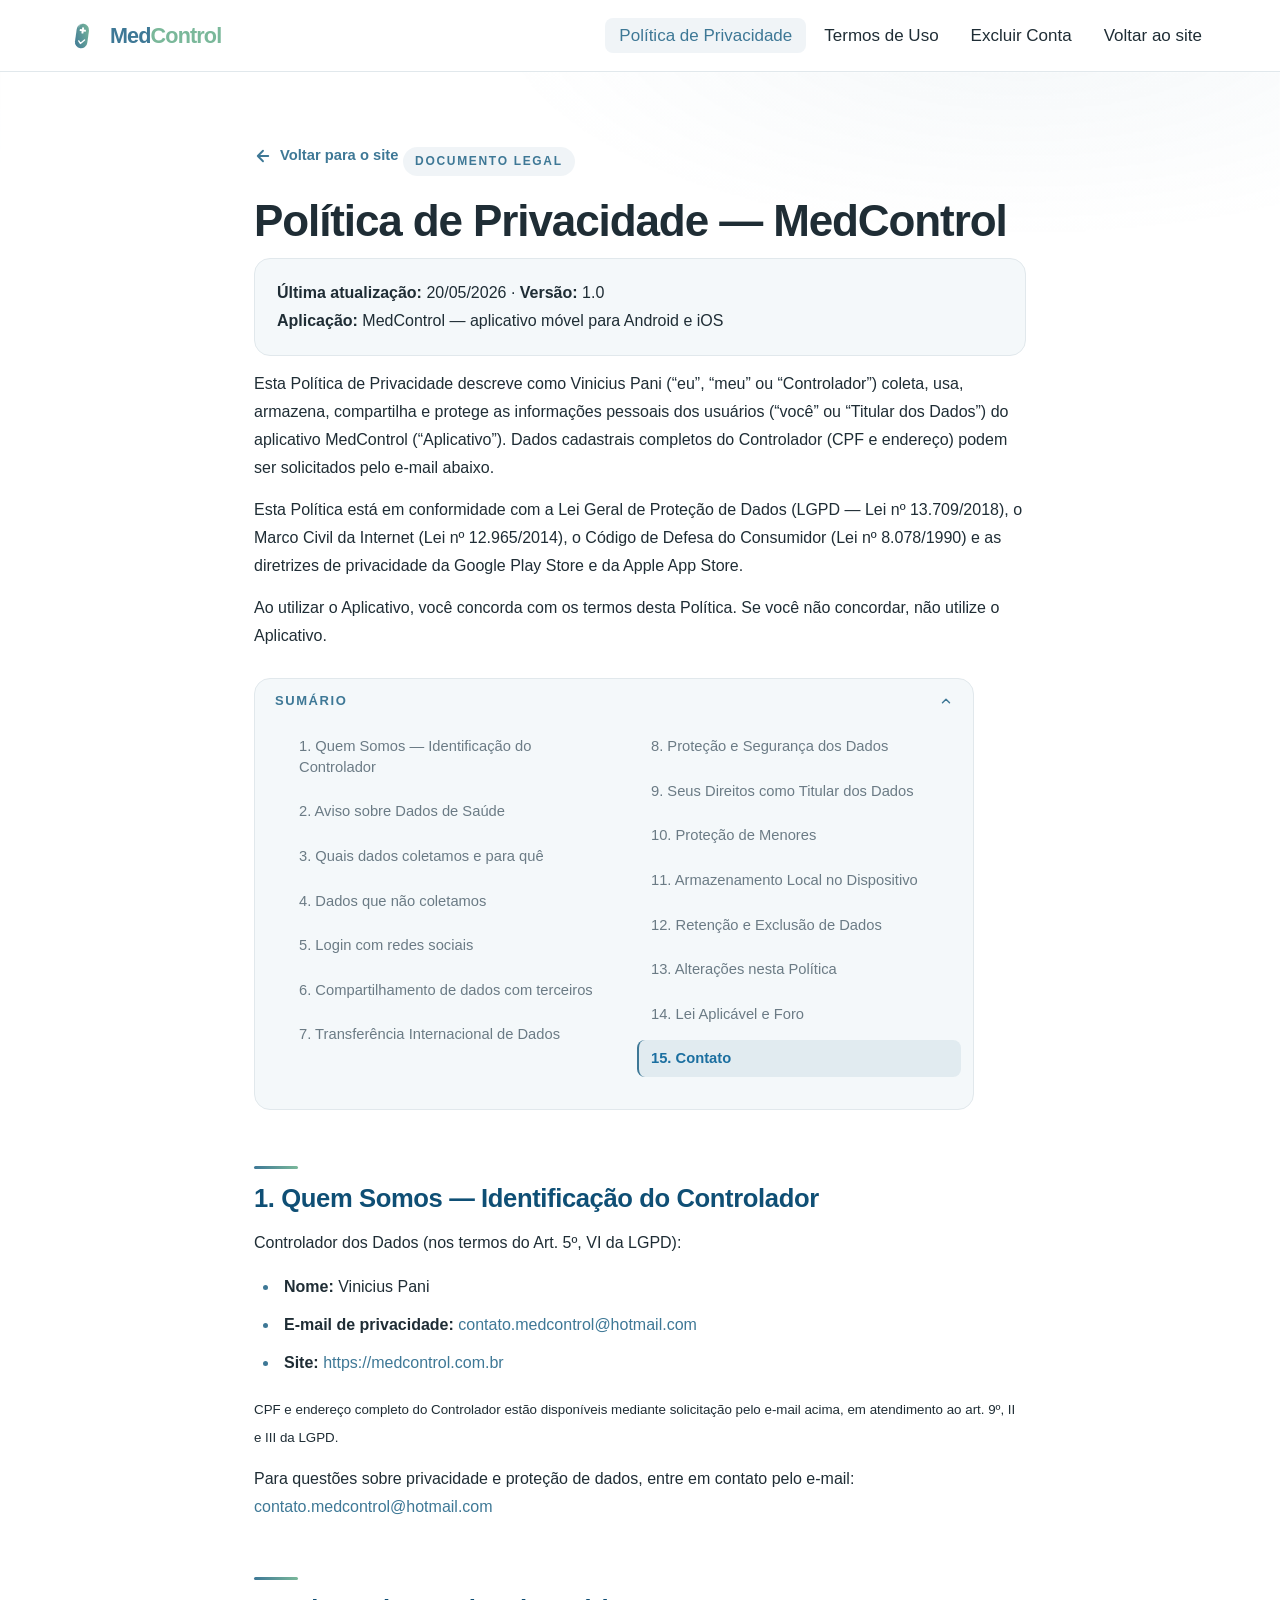
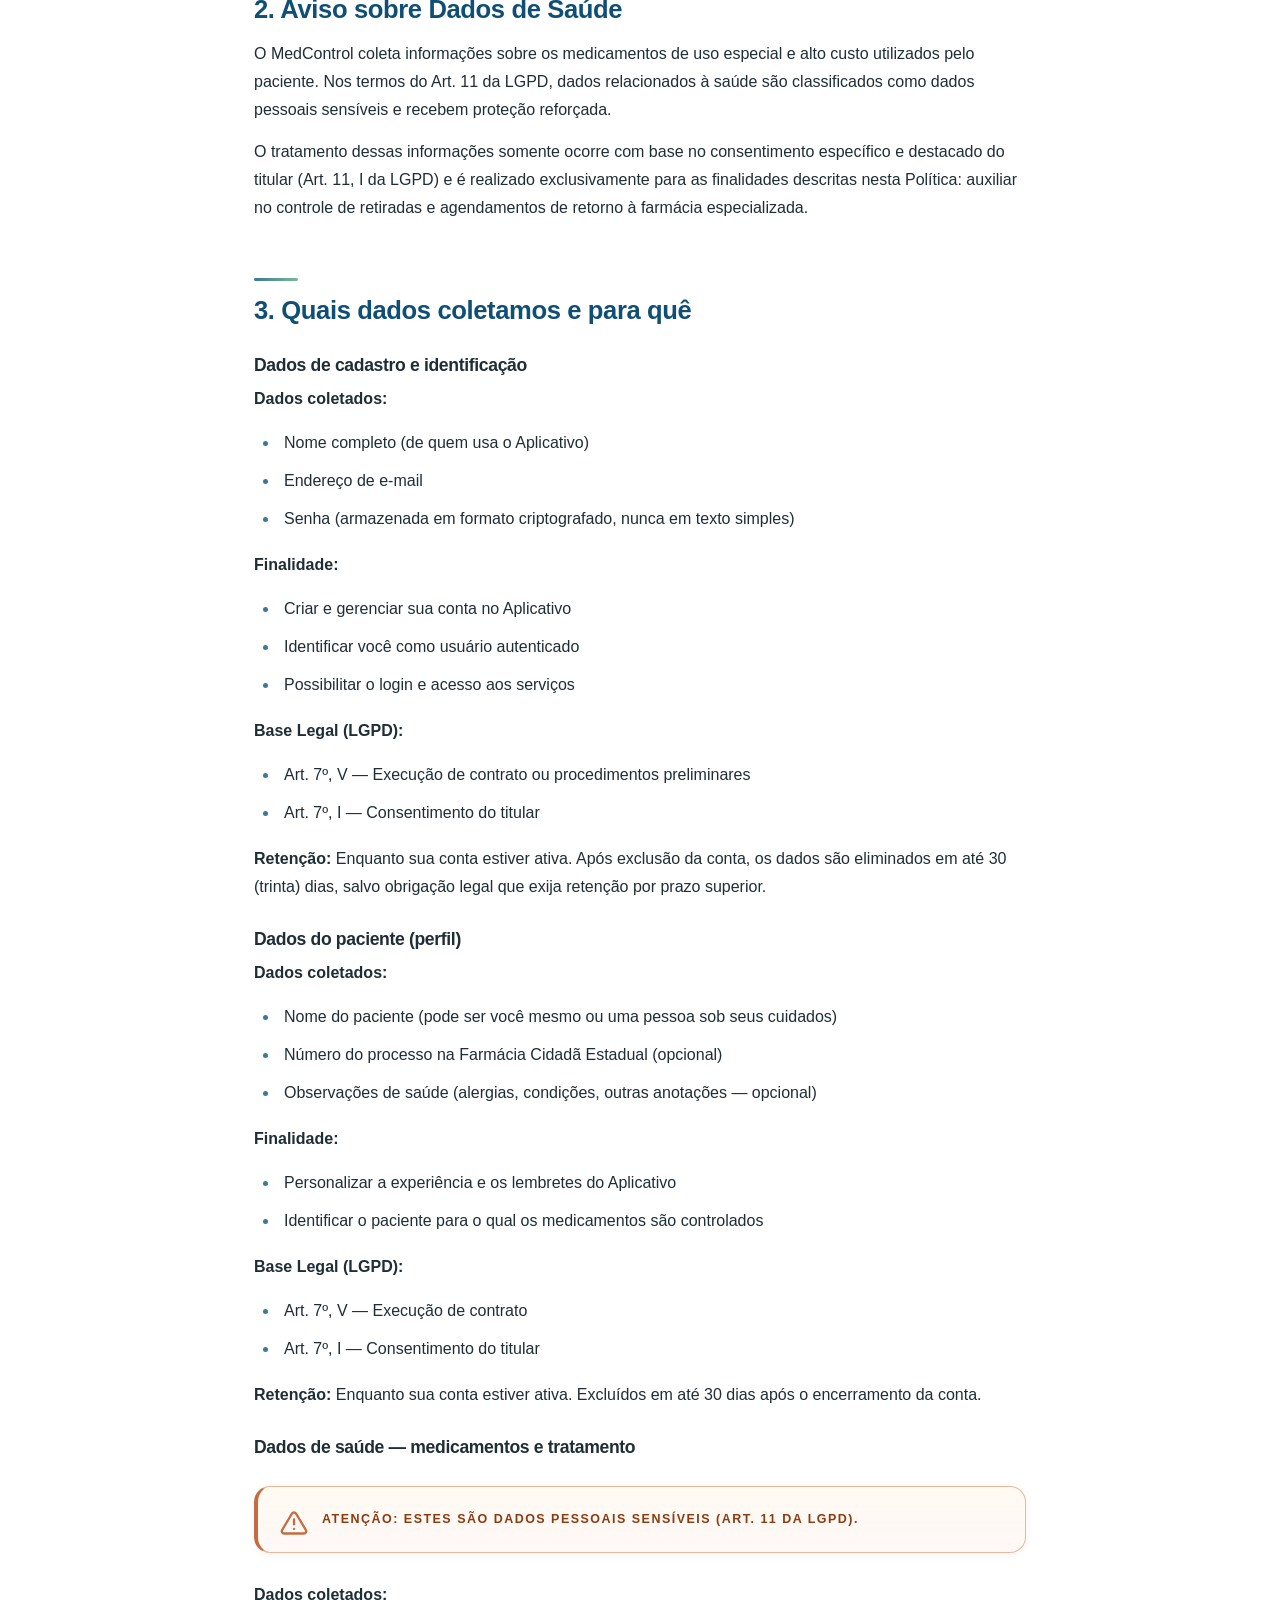
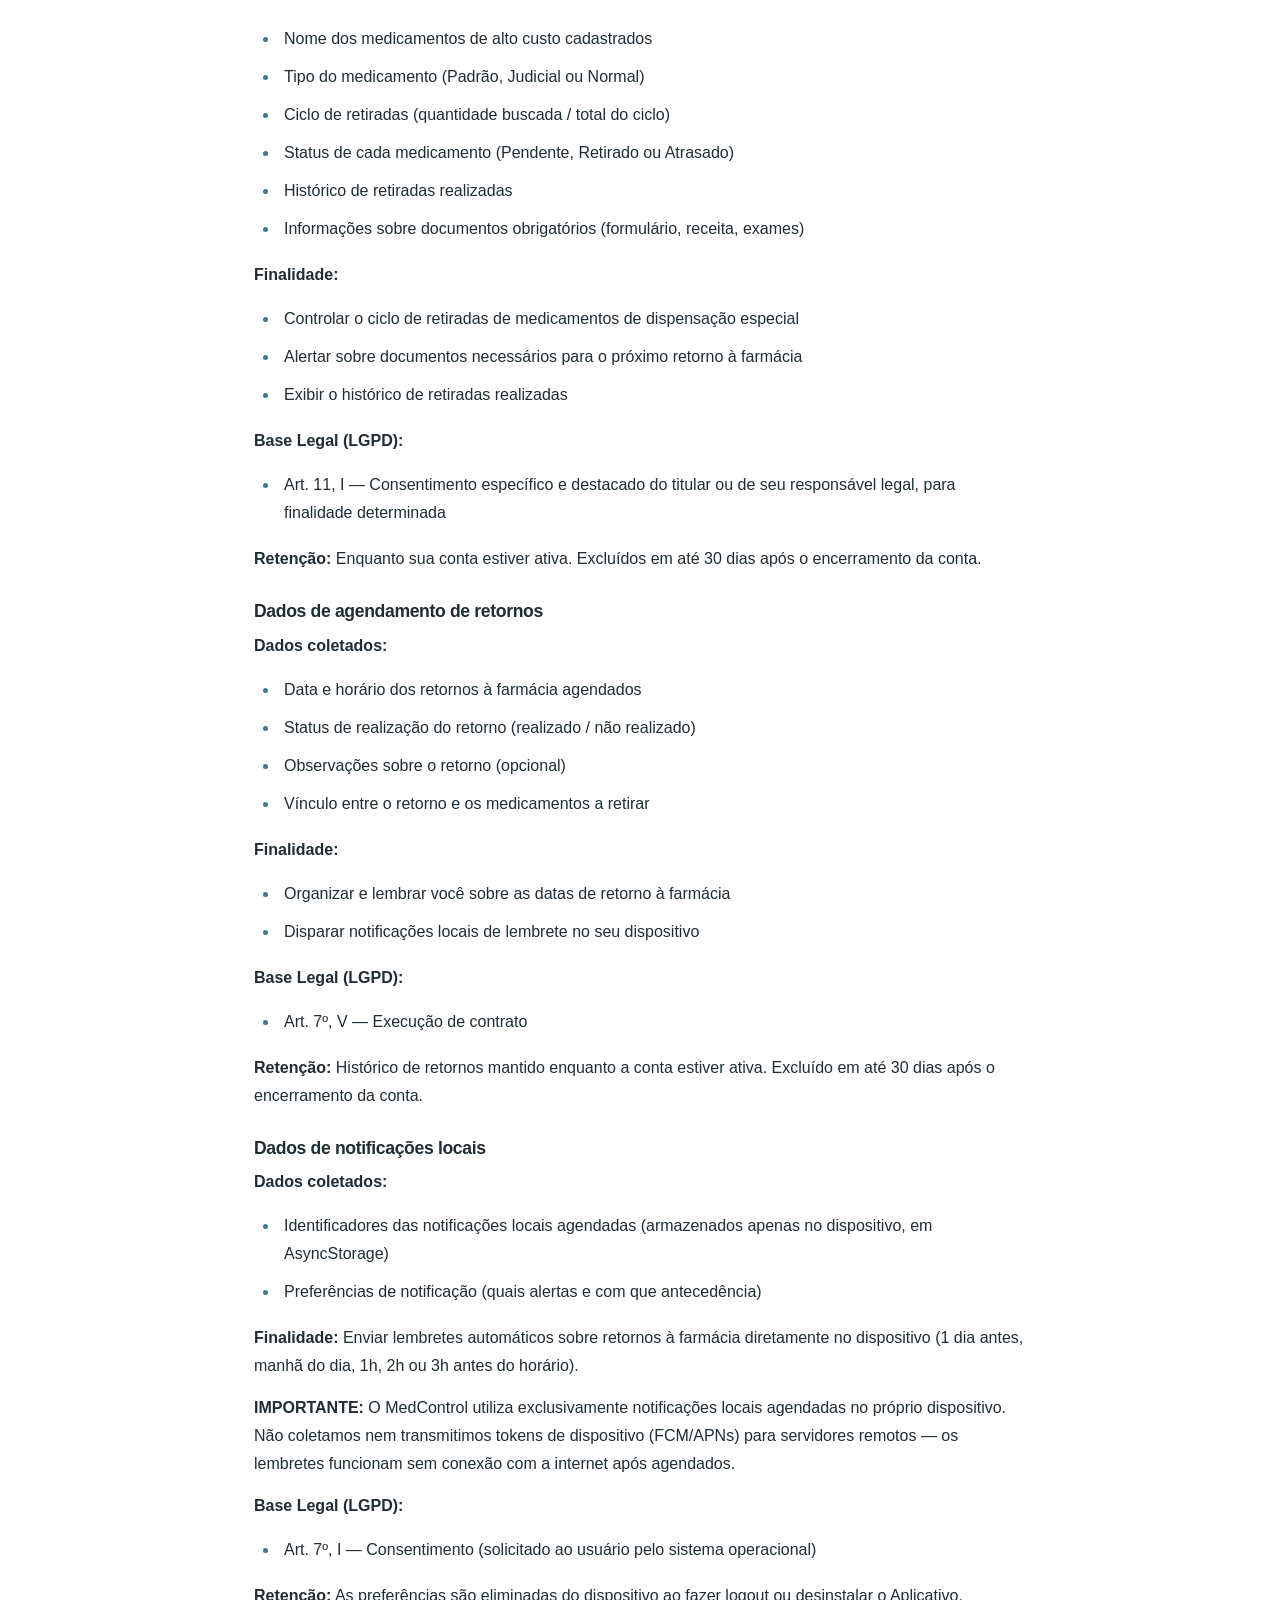
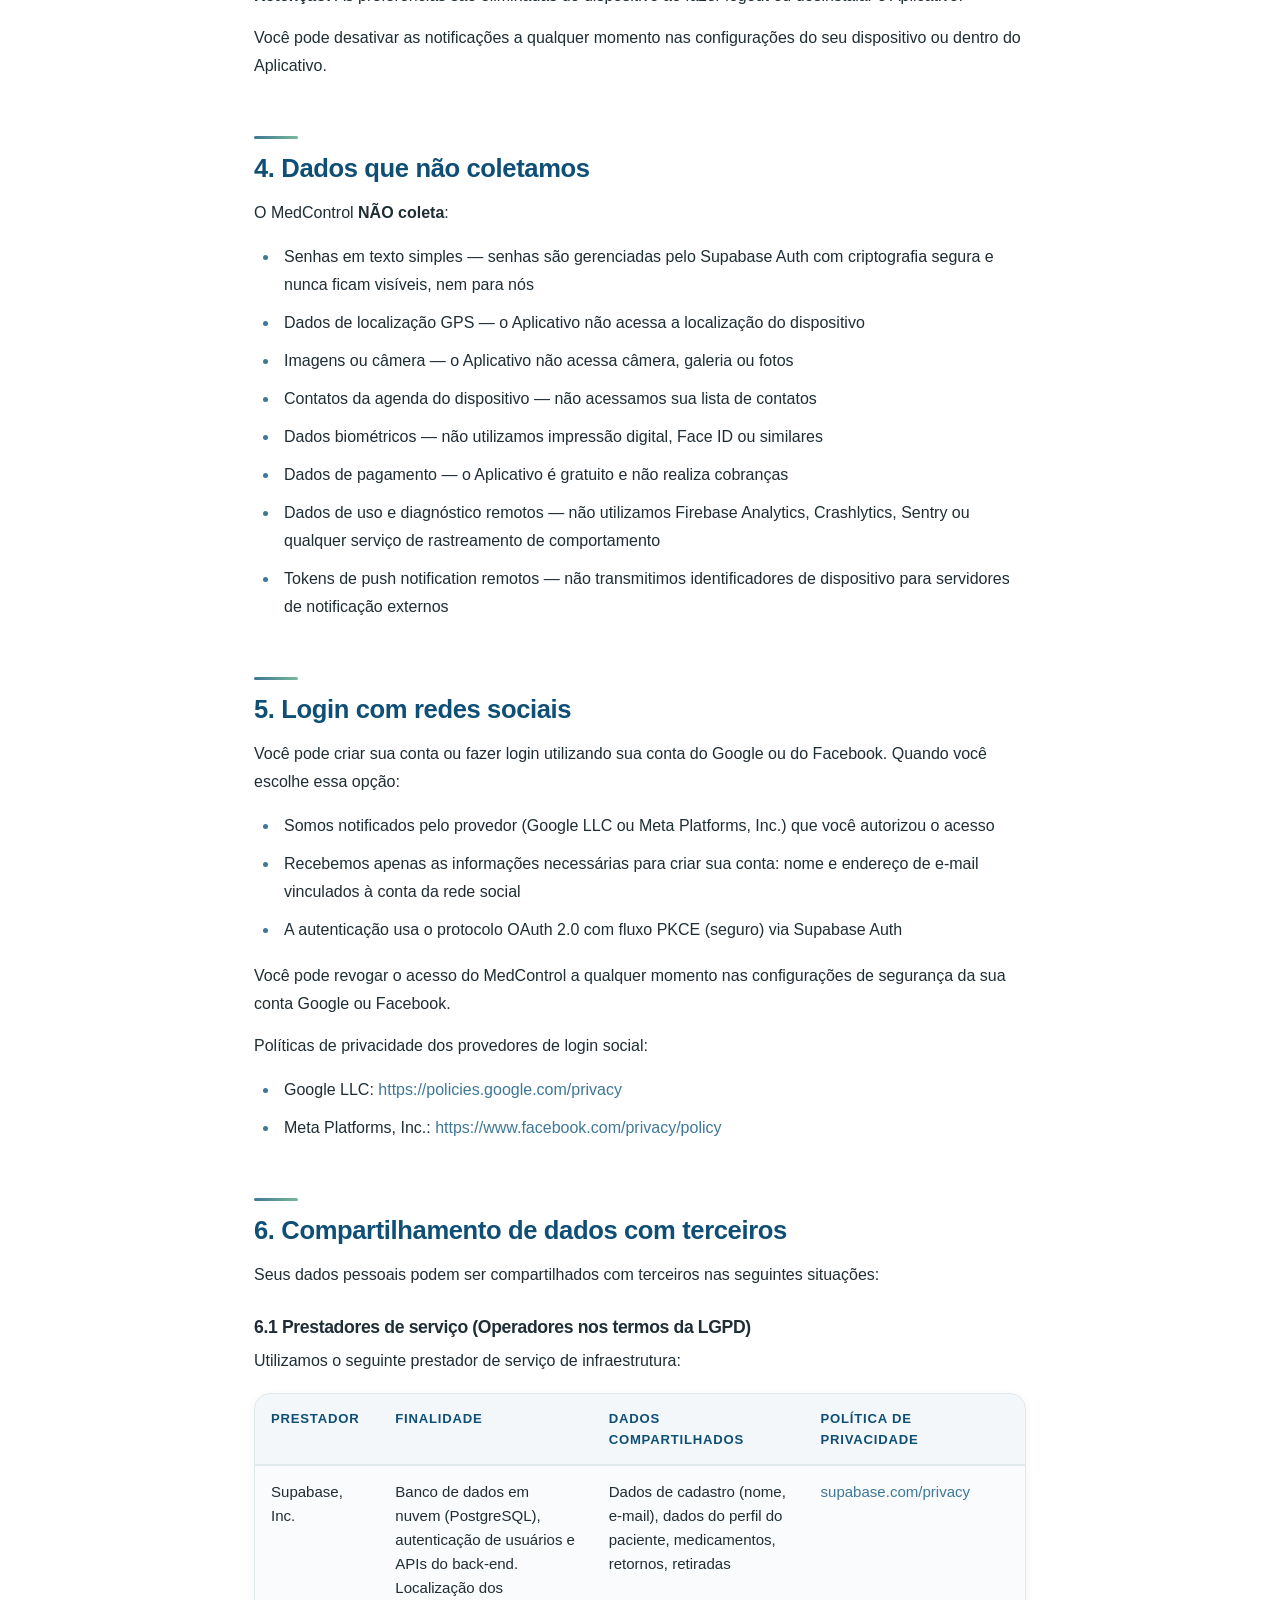
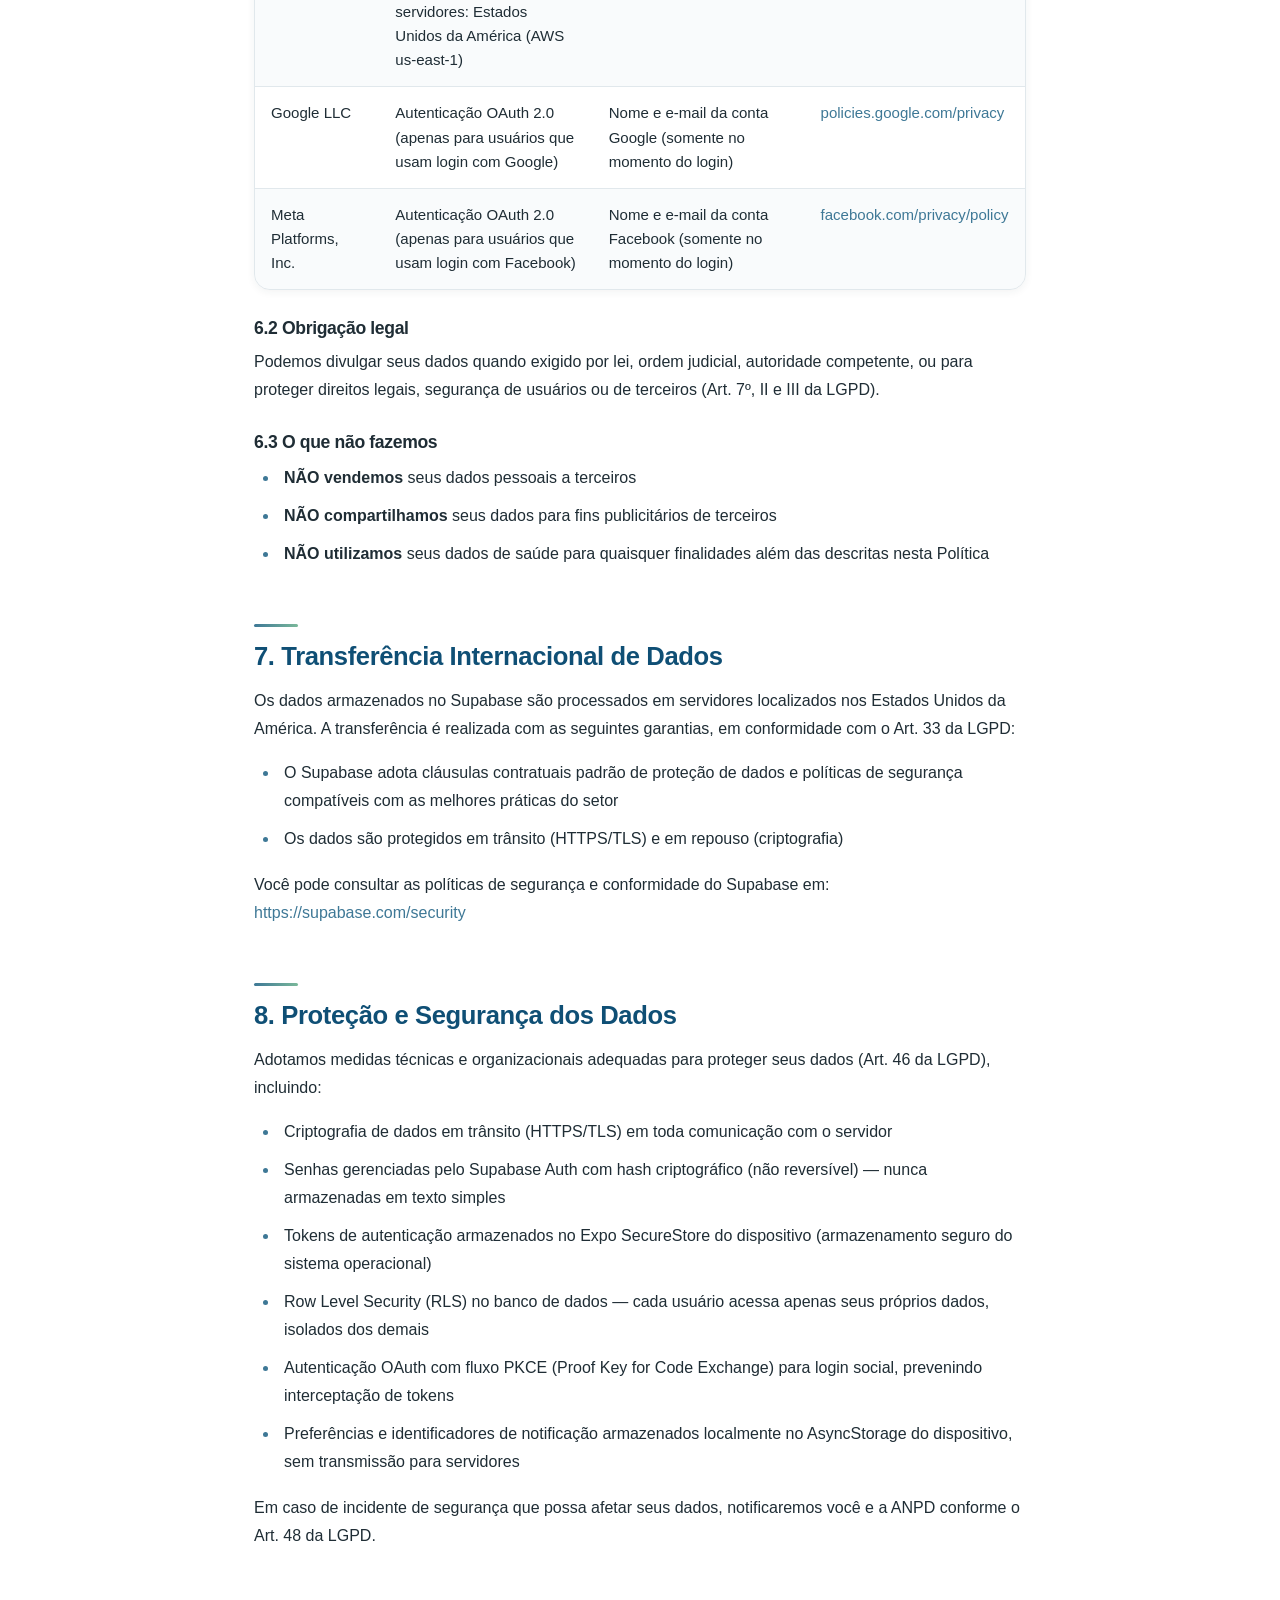
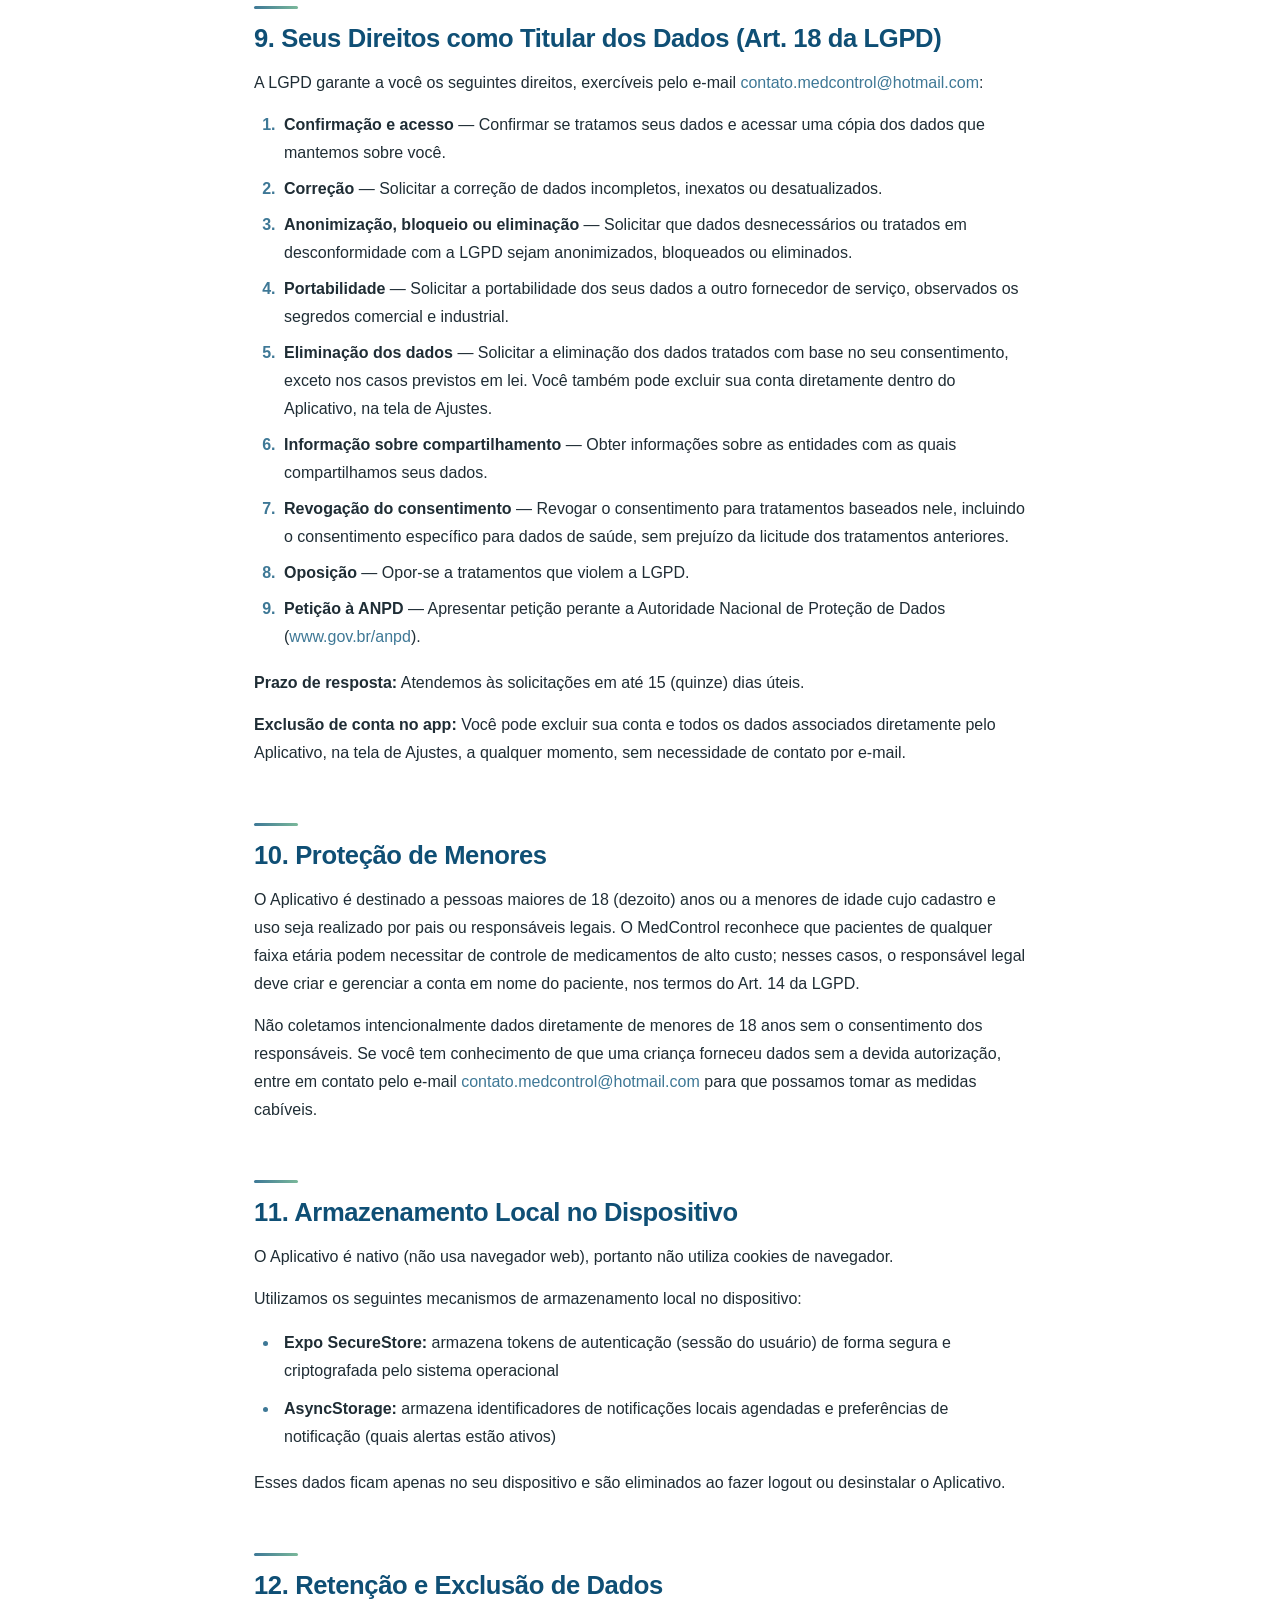
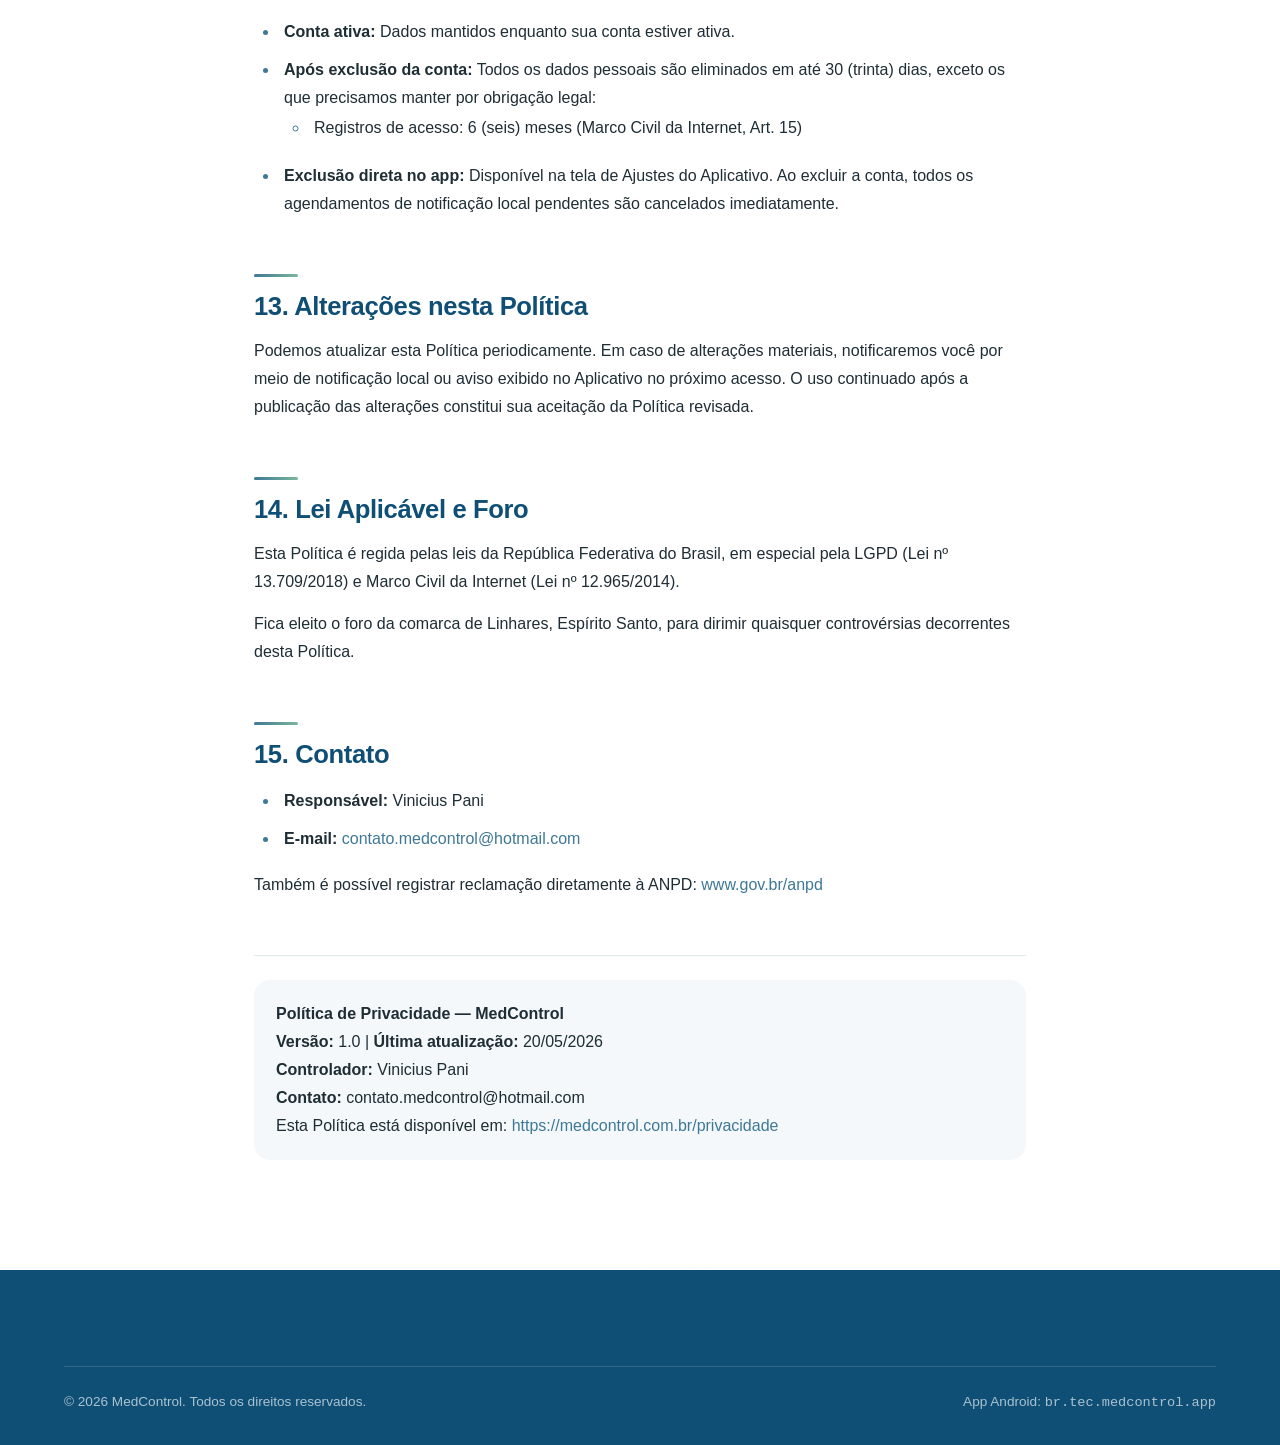
==== privacidade/index.html @ dd40bfa2 "commit inicial projeto" ====
<!DOCTYPE html>
<html lang="pt-BR">
<head>
  <meta charset="UTF-8" />
  <meta name="viewport" content="width=device-width, initial-scale=1" />
  <title>Política de Privacidade — MedControl</title>
  <meta name="description" content="Política de Privacidade do MedControl em conformidade com a LGPD. Saiba como coletamos, usamos e protegemos seus dados." />
  <meta name="robots" content="index, follow" />
  <meta name="theme-color" content="#3E7896" />
  <link rel="canonical" href="https://privacidade.medcontrol.tec.br/" />

  <link rel="icon" type="image/svg+xml" href="/assets/brand/logo-mark.svg" />
  <link rel="apple-touch-icon" href="/assets/brand/app-icon.svg" />

  <meta property="og:type" content="article" />
  <meta property="og:locale" content="pt_BR" />
  <meta property="og:site_name" content="MedControl" />
  <meta property="og:title" content="Política de Privacidade — MedControl" />
  <meta property="og:description" content="Como coletamos, usamos e protegemos seus dados no MedControl." />
  <meta property="og:url" content="https://privacidade.medcontrol.tec.br/" />
  <meta property="og:image" content="https://medcontrol.tec.br/assets/og/og-image.png" />

  <meta name="twitter:card" content="summary_large_image" />
  <meta name="twitter:title" content="Política de Privacidade — MedControl" />
  <meta name="twitter:description" content="Como coletamos, usamos e protegemos seus dados no MedControl." />

  <link rel="stylesheet" href="/assets/css/styles.css" />
</head>
<body>

<a class="skip-link" href="#main">Pular para o conteúdo</a>

<header class="site-header">
  <div class="container">
    <a class="brand" href="../" aria-label="MedControl - voltar para o site">
      <img class="brand__mark" src="/assets/brand/logo-mark.svg" alt="" width="36" height="36" />
      <span class="brand__wordmark">
        <span class="w-med">Med</span><span class="w-control">Control</span>
      </span>
    </a>
    <nav class="nav" data-nav data-open="false" aria-label="Documentos legais">
      <ul class="nav__list">
        <li><a href="index.html" aria-current="page">Política de Privacidade</a></li>
        <li><a href="termos.html">Termos de Uso</a></li>
        <li><a href="exclusao-de-conta.html">Excluir Conta</a></li>
        <li><a href="../">Voltar ao site</a></li>
      </ul>
    </nav>
  </div>
</header>

<main id="main" class="legal">
  <div class="legal__layout">
    <div class="legal__container">
    <a class="legal__back" href="../">Voltar para o site</a>

    <span class="legal__eyebrow">Documento legal</span>
    <h1>Política de Privacidade &mdash; MedControl</h1>
    <p class="legal__meta-card">
      <strong>Última atualização:</strong> 20/05/2026 &middot;
      <strong>Versão:</strong> 1.0<br />
      <strong>Aplicação:</strong> MedControl &mdash; aplicativo móvel para Android e iOS
    </p>

    <p>Esta Política de Privacidade descreve como Vinicius Pani (&ldquo;eu&rdquo;, &ldquo;meu&rdquo; ou &ldquo;Controlador&rdquo;) coleta, usa, armazena, compartilha e protege as informações pessoais dos usuários (&ldquo;você&rdquo; ou &ldquo;Titular dos Dados&rdquo;) do aplicativo MedControl (&ldquo;Aplicativo&rdquo;). Dados cadastrais completos do Controlador (CPF e endereço) podem ser solicitados pelo e-mail abaixo.</p>
    <p>Esta Política está em conformidade com a Lei Geral de Proteção de Dados (LGPD &mdash; Lei nº 13.709/2018), o Marco Civil da Internet (Lei nº 12.965/2014), o Código de Defesa do Consumidor (Lei nº 8.078/1990) e as diretrizes de privacidade da Google Play Store e da Apple App Store.</p>
    <p>Ao utilizar o Aplicativo, você concorda com os termos desta Política. Se você não concordar, não utilize o Aplicativo.</p>

    <nav class="legal__toc" data-toc data-open="true" aria-label="Sumário do documento">
      <button type="button" class="legal__toc-header" aria-expanded="true" aria-controls="toc-list-privacidade">Sumário</button>
      <ol id="toc-list-privacidade" class="legal__toc-list">
        <li><a href="#secao-1">1. Quem Somos &mdash; Identificação do Controlador</a></li>
        <li><a href="#secao-2">2. Aviso sobre Dados de Saúde</a></li>
        <li><a href="#secao-3">3. Quais dados coletamos e para quê</a></li>
        <li><a href="#secao-4">4. Dados que não coletamos</a></li>
        <li><a href="#secao-5">5. Login com redes sociais</a></li>
        <li><a href="#secao-6">6. Compartilhamento de dados com terceiros</a></li>
        <li><a href="#secao-7">7. Transferência Internacional de Dados</a></li>
        <li><a href="#secao-8">8. Proteção e Segurança dos Dados</a></li>
        <li><a href="#secao-9">9. Seus Direitos como Titular dos Dados</a></li>
        <li><a href="#secao-10">10. Proteção de Menores</a></li>
        <li><a href="#secao-11">11. Armazenamento Local no Dispositivo</a></li>
        <li><a href="#secao-12">12. Retenção e Exclusão de Dados</a></li>
        <li><a href="#secao-13">13. Alterações nesta Política</a></li>
        <li><a href="#secao-14">14. Lei Aplicável e Foro</a></li>
        <li><a href="#secao-15">15. Contato</a></li>
      </ol>
    </nav>

    <h2 id="secao-1">1. Quem Somos &mdash; Identificação do Controlador</h2>
    <p>Controlador dos Dados (nos termos do Art. 5º, VI da LGPD):</p>
    <ul>
      <li><strong>Nome:</strong> Vinicius Pani</li>
      <li><strong>E-mail de privacidade:</strong> <a href="mailto:contato.medcontrol@hotmail.com">contato.medcontrol@hotmail.com</a></li>
      <li><strong>Site:</strong> <a href="https://medcontrol.com.br" target="_blank" rel="noopener noreferrer">https://medcontrol.com.br</a></li>
    </ul>
    <p><small>CPF e endereço completo do Controlador estão disponíveis mediante solicitação pelo e-mail acima, em atendimento ao art. 9º, II e III da LGPD.</small></p>
    <p>Para questões sobre privacidade e proteção de dados, entre em contato pelo e-mail: <a href="mailto:contato.medcontrol@hotmail.com">contato.medcontrol@hotmail.com</a></p>

    <h2 id="secao-2">2. Aviso sobre Dados de Saúde</h2>
    <p>O MedControl coleta informações sobre os medicamentos de uso especial e alto custo utilizados pelo paciente. Nos termos do Art. 11 da LGPD, dados relacionados à saúde são classificados como dados pessoais sensíveis e recebem proteção reforçada.</p>
    <p>O tratamento dessas informações somente ocorre com base no consentimento específico e destacado do titular (Art. 11, I da LGPD) e é realizado exclusivamente para as finalidades descritas nesta Política: auxiliar no controle de retiradas e agendamentos de retorno à farmácia especializada.</p>

    <h2 id="secao-3">3. Quais dados coletamos e para quê</h2>

    <h3>Dados de cadastro e identificação</h3>
    <p><strong>Dados coletados:</strong></p>
    <ul>
      <li>Nome completo (de quem usa o Aplicativo)</li>
      <li>Endereço de e-mail</li>
      <li>Senha (armazenada em formato criptografado, nunca em texto simples)</li>
    </ul>
    <p><strong>Finalidade:</strong></p>
    <ul>
      <li>Criar e gerenciar sua conta no Aplicativo</li>
      <li>Identificar você como usuário autenticado</li>
      <li>Possibilitar o login e acesso aos serviços</li>
    </ul>
    <p><strong>Base Legal (LGPD):</strong></p>
    <ul>
      <li>Art. 7º, V &mdash; Execução de contrato ou procedimentos preliminares</li>
      <li>Art. 7º, I &mdash; Consentimento do titular</li>
    </ul>
    <p><strong>Retenção:</strong> Enquanto sua conta estiver ativa. Após exclusão da conta, os dados são eliminados em até 30 (trinta) dias, salvo obrigação legal que exija retenção por prazo superior.</p>

    <h3>Dados do paciente (perfil)</h3>
    <p><strong>Dados coletados:</strong></p>
    <ul>
      <li>Nome do paciente (pode ser você mesmo ou uma pessoa sob seus cuidados)</li>
      <li>Número do processo na Farmácia Cidadã Estadual (opcional)</li>
      <li>Observações de saúde (alergias, condições, outras anotações &mdash; opcional)</li>
    </ul>
    <p><strong>Finalidade:</strong></p>
    <ul>
      <li>Personalizar a experiência e os lembretes do Aplicativo</li>
      <li>Identificar o paciente para o qual os medicamentos são controlados</li>
    </ul>
    <p><strong>Base Legal (LGPD):</strong></p>
    <ul>
      <li>Art. 7º, V &mdash; Execução de contrato</li>
      <li>Art. 7º, I &mdash; Consentimento do titular</li>
    </ul>
    <p><strong>Retenção:</strong> Enquanto sua conta estiver ativa. Excluídos em até 30 dias após o encerramento da conta.</p>

    <h3>Dados de saúde &mdash; medicamentos e tratamento</h3>
    <div class="legal__warning" role="note">
      <p><strong>ATENÇÃO: Estes são dados pessoais sensíveis (Art. 11 da LGPD).</strong></p>
    </div>
    <p><strong>Dados coletados:</strong></p>
    <ul>
      <li>Nome dos medicamentos de alto custo cadastrados</li>
      <li>Tipo do medicamento (Padrão, Judicial ou Normal)</li>
      <li>Ciclo de retiradas (quantidade buscada / total do ciclo)</li>
      <li>Status de cada medicamento (Pendente, Retirado ou Atrasado)</li>
      <li>Histórico de retiradas realizadas</li>
      <li>Informações sobre documentos obrigatórios (formulário, receita, exames)</li>
    </ul>
    <p><strong>Finalidade:</strong></p>
    <ul>
      <li>Controlar o ciclo de retiradas de medicamentos de dispensação especial</li>
      <li>Alertar sobre documentos necessários para o próximo retorno à farmácia</li>
      <li>Exibir o histórico de retiradas realizadas</li>
    </ul>
    <p><strong>Base Legal (LGPD):</strong></p>
    <ul>
      <li>Art. 11, I &mdash; Consentimento específico e destacado do titular ou de seu responsável legal, para finalidade determinada</li>
    </ul>
    <p><strong>Retenção:</strong> Enquanto sua conta estiver ativa. Excluídos em até 30 dias após o encerramento da conta.</p>

    <h3>Dados de agendamento de retornos</h3>
    <p><strong>Dados coletados:</strong></p>
    <ul>
      <li>Data e horário dos retornos à farmácia agendados</li>
      <li>Status de realização do retorno (realizado / não realizado)</li>
      <li>Observações sobre o retorno (opcional)</li>
      <li>Vínculo entre o retorno e os medicamentos a retirar</li>
    </ul>
    <p><strong>Finalidade:</strong></p>
    <ul>
      <li>Organizar e lembrar você sobre as datas de retorno à farmácia</li>
      <li>Disparar notificações locais de lembrete no seu dispositivo</li>
    </ul>
    <p><strong>Base Legal (LGPD):</strong></p>
    <ul>
      <li>Art. 7º, V &mdash; Execução de contrato</li>
    </ul>
    <p><strong>Retenção:</strong> Histórico de retornos mantido enquanto a conta estiver ativa. Excluído em até 30 dias após o encerramento da conta.</p>

    <h3>Dados de notificações locais</h3>
    <p><strong>Dados coletados:</strong></p>
    <ul>
      <li>Identificadores das notificações locais agendadas (armazenados apenas no dispositivo, em AsyncStorage)</li>
      <li>Preferências de notificação (quais alertas e com que antecedência)</li>
    </ul>
    <p><strong>Finalidade:</strong> Enviar lembretes automáticos sobre retornos à farmácia diretamente no dispositivo (1 dia antes, manhã do dia, 1h, 2h ou 3h antes do horário).</p>
    <p><strong>IMPORTANTE:</strong> O MedControl utiliza exclusivamente notificações locais agendadas no próprio dispositivo. Não coletamos nem transmitimos tokens de dispositivo (FCM/APNs) para servidores remotos &mdash; os lembretes funcionam sem conexão com a internet após agendados.</p>
    <p><strong>Base Legal (LGPD):</strong></p>
    <ul>
      <li>Art. 7º, I &mdash; Consentimento (solicitado ao usuário pelo sistema operacional)</li>
    </ul>
    <p><strong>Retenção:</strong> As preferências são eliminadas do dispositivo ao fazer logout ou desinstalar o Aplicativo.</p>
    <p>Você pode desativar as notificações a qualquer momento nas configurações do seu dispositivo ou dentro do Aplicativo.</p>

    <h2 id="secao-4">4. Dados que não coletamos</h2>
    <p>O MedControl <strong>NÃO coleta</strong>:</p>
    <ul>
      <li>Senhas em texto simples &mdash; senhas são gerenciadas pelo Supabase Auth com criptografia segura e nunca ficam visíveis, nem para nós</li>
      <li>Dados de localização GPS &mdash; o Aplicativo não acessa a localização do dispositivo</li>
      <li>Imagens ou câmera &mdash; o Aplicativo não acessa câmera, galeria ou fotos</li>
      <li>Contatos da agenda do dispositivo &mdash; não acessamos sua lista de contatos</li>
      <li>Dados biométricos &mdash; não utilizamos impressão digital, Face ID ou similares</li>
      <li>Dados de pagamento &mdash; o Aplicativo é gratuito e não realiza cobranças</li>
      <li>Dados de uso e diagnóstico remotos &mdash; não utilizamos Firebase Analytics, Crashlytics, Sentry ou qualquer serviço de rastreamento de comportamento</li>
      <li>Tokens de push notification remotos &mdash; não transmitimos identificadores de dispositivo para servidores de notificação externos</li>
    </ul>

    <h2 id="secao-5">5. Login com redes sociais</h2>
    <p>Você pode criar sua conta ou fazer login utilizando sua conta do Google ou do Facebook. Quando você escolhe essa opção:</p>
    <ul>
      <li>Somos notificados pelo provedor (Google LLC ou Meta Platforms, Inc.) que você autorizou o acesso</li>
      <li>Recebemos apenas as informações necessárias para criar sua conta: nome e endereço de e-mail vinculados à conta da rede social</li>
      <li>A autenticação usa o protocolo OAuth 2.0 com fluxo PKCE (seguro) via Supabase Auth</li>
    </ul>
    <p>Você pode revogar o acesso do MedControl a qualquer momento nas configurações de segurança da sua conta Google ou Facebook.</p>
    <p>Políticas de privacidade dos provedores de login social:</p>
    <ul>
      <li>Google LLC: <a href="https://policies.google.com/privacy" target="_blank" rel="noopener noreferrer">https://policies.google.com/privacy</a></li>
      <li>Meta Platforms, Inc.: <a href="https://www.facebook.com/privacy/policy" target="_blank" rel="noopener noreferrer">https://www.facebook.com/privacy/policy</a></li>
    </ul>

    <h2 id="secao-6">6. Compartilhamento de dados com terceiros</h2>
    <p>Seus dados pessoais podem ser compartilhados com terceiros nas seguintes situações:</p>

    <h3>6.1 Prestadores de serviço (Operadores nos termos da LGPD)</h3>
    <p>Utilizamos o seguinte prestador de serviço de infraestrutura:</p>
    <div class="legal__table-wrap">
      <table>
        <thead>
          <tr>
            <th>Prestador</th>
            <th>Finalidade</th>
            <th>Dados compartilhados</th>
            <th>Política de Privacidade</th>
          </tr>
        </thead>
        <tbody>
          <tr>
            <td>Supabase, Inc.</td>
            <td>Banco de dados em nuvem (PostgreSQL), autenticação de usuários e APIs do back-end. Localização dos servidores: Estados Unidos da América (AWS us-east-1)</td>
            <td>Dados de cadastro (nome, e-mail), dados do perfil do paciente, medicamentos, retornos, retiradas</td>
            <td><a href="https://supabase.com/privacy" target="_blank" rel="noopener noreferrer">supabase.com/privacy</a></td>
          </tr>
          <tr>
            <td>Google LLC</td>
            <td>Autenticação OAuth 2.0 (apenas para usuários que usam login com Google)</td>
            <td>Nome e e-mail da conta Google (somente no momento do login)</td>
            <td><a href="https://policies.google.com/privacy" target="_blank" rel="noopener noreferrer">policies.google.com/privacy</a></td>
          </tr>
          <tr>
            <td>Meta Platforms, Inc.</td>
            <td>Autenticação OAuth 2.0 (apenas para usuários que usam login com Facebook)</td>
            <td>Nome e e-mail da conta Facebook (somente no momento do login)</td>
            <td><a href="https://www.facebook.com/privacy/policy" target="_blank" rel="noopener noreferrer">facebook.com/privacy/policy</a></td>
          </tr>
        </tbody>
      </table>
    </div>

    <h3>6.2 Obrigação legal</h3>
    <p>Podemos divulgar seus dados quando exigido por lei, ordem judicial, autoridade competente, ou para proteger direitos legais, segurança de usuários ou de terceiros (Art. 7º, II e III da LGPD).</p>

    <h3>6.3 O que não fazemos</h3>
    <ul>
      <li><strong>NÃO vendemos</strong> seus dados pessoais a terceiros</li>
      <li><strong>NÃO compartilhamos</strong> seus dados para fins publicitários de terceiros</li>
      <li><strong>NÃO utilizamos</strong> seus dados de saúde para quaisquer finalidades além das descritas nesta Política</li>
    </ul>

    <h2 id="secao-7">7. Transferência Internacional de Dados</h2>
    <p>Os dados armazenados no Supabase são processados em servidores localizados nos Estados Unidos da América. A transferência é realizada com as seguintes garantias, em conformidade com o Art. 33 da LGPD:</p>
    <ul>
      <li>O Supabase adota cláusulas contratuais padrão de proteção de dados e políticas de segurança compatíveis com as melhores práticas do setor</li>
      <li>Os dados são protegidos em trânsito (HTTPS/TLS) e em repouso (criptografia)</li>
    </ul>
    <p>Você pode consultar as políticas de segurança e conformidade do Supabase em: <a href="https://supabase.com/security" target="_blank" rel="noopener noreferrer">https://supabase.com/security</a></p>

    <h2 id="secao-8">8. Proteção e Segurança dos Dados</h2>
    <p>Adotamos medidas técnicas e organizacionais adequadas para proteger seus dados (Art. 46 da LGPD), incluindo:</p>
    <ul>
      <li>Criptografia de dados em trânsito (HTTPS/TLS) em toda comunicação com o servidor</li>
      <li>Senhas gerenciadas pelo Supabase Auth com hash criptográfico (não reversível) &mdash; nunca armazenadas em texto simples</li>
      <li>Tokens de autenticação armazenados no Expo SecureStore do dispositivo (armazenamento seguro do sistema operacional)</li>
      <li>Row Level Security (RLS) no banco de dados &mdash; cada usuário acessa apenas seus próprios dados, isolados dos demais</li>
      <li>Autenticação OAuth com fluxo PKCE (Proof Key for Code Exchange) para login social, prevenindo interceptação de tokens</li>
      <li>Preferências e identificadores de notificação armazenados localmente no AsyncStorage do dispositivo, sem transmissão para servidores</li>
    </ul>
    <p>Em caso de incidente de segurança que possa afetar seus dados, notificaremos você e a ANPD conforme o Art. 48 da LGPD.</p>

    <h2 id="secao-9">9. Seus Direitos como Titular dos Dados (Art. 18 da LGPD)</h2>
    <p>A LGPD garante a você os seguintes direitos, exercíveis pelo e-mail <a href="mailto:contato.medcontrol@hotmail.com">contato.medcontrol@hotmail.com</a>:</p>
    <ol>
      <li><strong>Confirmação e acesso</strong> &mdash; Confirmar se tratamos seus dados e acessar uma cópia dos dados que mantemos sobre você.</li>
      <li><strong>Correção</strong> &mdash; Solicitar a correção de dados incompletos, inexatos ou desatualizados.</li>
      <li><strong>Anonimização, bloqueio ou eliminação</strong> &mdash; Solicitar que dados desnecessários ou tratados em desconformidade com a LGPD sejam anonimizados, bloqueados ou eliminados.</li>
      <li><strong>Portabilidade</strong> &mdash; Solicitar a portabilidade dos seus dados a outro fornecedor de serviço, observados os segredos comercial e industrial.</li>
      <li><strong>Eliminação dos dados</strong> &mdash; Solicitar a eliminação dos dados tratados com base no seu consentimento, exceto nos casos previstos em lei. Você também pode excluir sua conta diretamente dentro do Aplicativo, na tela de Ajustes.</li>
      <li><strong>Informação sobre compartilhamento</strong> &mdash; Obter informações sobre as entidades com as quais compartilhamos seus dados.</li>
      <li><strong>Revogação do consentimento</strong> &mdash; Revogar o consentimento para tratamentos baseados nele, incluindo o consentimento específico para dados de saúde, sem prejuízo da licitude dos tratamentos anteriores.</li>
      <li><strong>Oposição</strong> &mdash; Opor-se a tratamentos que violem a LGPD.</li>
      <li><strong>Petição à ANPD</strong> &mdash; Apresentar petição perante a Autoridade Nacional de Proteção de Dados (<a href="https://www.gov.br/anpd/" target="_blank" rel="noopener noreferrer">www.gov.br/anpd</a>).</li>
    </ol>
    <p><strong>Prazo de resposta:</strong> Atendemos às solicitações em até 15 (quinze) dias úteis.</p>
    <p><strong>Exclusão de conta no app:</strong> Você pode excluir sua conta e todos os dados associados diretamente pelo Aplicativo, na tela de Ajustes, a qualquer momento, sem necessidade de contato por e-mail.</p>

    <h2 id="secao-10">10. Proteção de Menores</h2>
    <p>O Aplicativo é destinado a pessoas maiores de 18 (dezoito) anos ou a menores de idade cujo cadastro e uso seja realizado por pais ou responsáveis legais. O MedControl reconhece que pacientes de qualquer faixa etária podem necessitar de controle de medicamentos de alto custo; nesses casos, o responsável legal deve criar e gerenciar a conta em nome do paciente, nos termos do Art. 14 da LGPD.</p>
    <p>Não coletamos intencionalmente dados diretamente de menores de 18 anos sem o consentimento dos responsáveis. Se você tem conhecimento de que uma criança forneceu dados sem a devida autorização, entre em contato pelo e-mail <a href="mailto:contato.medcontrol@hotmail.com">contato.medcontrol@hotmail.com</a> para que possamos tomar as medidas cabíveis.</p>

    <h2 id="secao-11">11. Armazenamento Local no Dispositivo</h2>
    <p>O Aplicativo é nativo (não usa navegador web), portanto não utiliza cookies de navegador.</p>
    <p>Utilizamos os seguintes mecanismos de armazenamento local no dispositivo:</p>
    <ul>
      <li><strong>Expo SecureStore:</strong> armazena tokens de autenticação (sessão do usuário) de forma segura e criptografada pelo sistema operacional</li>
      <li><strong>AsyncStorage:</strong> armazena identificadores de notificações locais agendadas e preferências de notificação (quais alertas estão ativos)</li>
    </ul>
    <p>Esses dados ficam apenas no seu dispositivo e são eliminados ao fazer logout ou desinstalar o Aplicativo.</p>

    <h2 id="secao-12">12. Retenção e Exclusão de Dados</h2>
    <ul>
      <li><strong>Conta ativa:</strong> Dados mantidos enquanto sua conta estiver ativa.</li>
      <li><strong>Após exclusão da conta:</strong> Todos os dados pessoais são eliminados em até 30 (trinta) dias, exceto os que precisamos manter por obrigação legal:
        <ul>
          <li>Registros de acesso: 6 (seis) meses (Marco Civil da Internet, Art. 15)</li>
        </ul>
      </li>
      <li><strong>Exclusão direta no app:</strong> Disponível na tela de Ajustes do Aplicativo. Ao excluir a conta, todos os agendamentos de notificação local pendentes são cancelados imediatamente.</li>
    </ul>

    <h2 id="secao-13">13. Alterações nesta Política</h2>
    <p>Podemos atualizar esta Política periodicamente. Em caso de alterações materiais, notificaremos você por meio de notificação local ou aviso exibido no Aplicativo no próximo acesso. O uso continuado após a publicação das alterações constitui sua aceitação da Política revisada.</p>

    <h2 id="secao-14">14. Lei Aplicável e Foro</h2>
    <p>Esta Política é regida pelas leis da República Federativa do Brasil, em especial pela LGPD (Lei nº 13.709/2018) e Marco Civil da Internet (Lei nº 12.965/2014).</p>
    <p>Fica eleito o foro da comarca de Linhares, Espírito Santo, para dirimir quaisquer controvérsias decorrentes desta Política.</p>

    <h2 id="secao-15">15. Contato</h2>
    <ul>
      <li><strong>Responsável:</strong> Vinicius Pani</li>
      <li><strong>E-mail:</strong> <a href="mailto:contato.medcontrol@hotmail.com">contato.medcontrol@hotmail.com</a></li>
    </ul>
    <p>Também é possível registrar reclamação diretamente à ANPD: <a href="https://www.gov.br/anpd/" target="_blank" rel="noopener noreferrer">www.gov.br/anpd</a></p>

    <hr class="legal__doc-footer-divider" />

    <p class="legal__doc-footer">
      <strong>Política de Privacidade &mdash; MedControl</strong><br />
      <strong>Versão:</strong> 1.0 | <strong>Última atualização:</strong> 20/05/2026<br />
      <strong>Controlador:</strong> Vinicius Pani<br />
      <strong>Contato:</strong> contato.medcontrol@hotmail.com<br />
      Esta Política está disponível em: <a href="https://medcontrol.com.br/privacidade" target="_blank" rel="noopener noreferrer">https://medcontrol.com.br/privacidade</a>
    </p>
    </div>
  </div>
</main>

<footer class="site-footer">
  <div class="container">
    <div class="footer__legal">
      <span>&copy; <span data-year>2026</span> MedControl. Todos os direitos reservados.</span>
      <span>App Android: <code>br.tec.medcontrol.app</code></span>
    </div>
  </div>
</footer>

<script src="/assets/js/script.js" defer></script>
</body>
</html>
---- assets/css/styles.css ----
/* =========================================================
   MedControl - Site institucional
   Tema: cores da marca + tipografia system
   ========================================================= */

:root {
  /* Paleta da marca */
  --brand-blue: #3E7896;
  --brand-green: #7AB89A;
  --brand-blue-deep: #1B6FA0;
  --brand-blue-darker: #0F4F75;

  /* Texto e neutros */
  --text-gray: #6B7B85;
  --text-dark: #1F2D35;
  --text-muted: #8A98A1;
  --bg-light: #F4F8FA;
  --bg-white: #FFFFFF;
  --border: #E1E8EC;

  /* Estados */
  --shadow-sm: 0 2px 8px rgba(31, 45, 53, 0.06);
  --shadow-md: 0 8px 24px rgba(31, 45, 53, 0.08);
  --shadow-lg: 0 20px 48px rgba(31, 45, 53, 0.12);

  /* Tipografia fluida */
  --fs-h1: clamp(2rem, 5vw + 0.5rem, 3.75rem);
  --fs-h2: clamp(1.5rem, 3vw + 0.5rem, 2.5rem);
  --fs-h3: clamp(1.125rem, 1.5vw + 0.5rem, 1.5rem);
  --fs-body: clamp(1rem, 0.5vw + 0.875rem, 1.0625rem);

  /* Espaçamento e raios */
  --container: 1200px;
  --radius-sm: 8px;
  --radius-md: 16px;
  --radius-lg: 24px;
  --radius-pill: 999px;

  --header-h: 72px;

  /* Animação */
  --ease: cubic-bezier(0.2, 0.7, 0.2, 1);
}

/* =========================================================
   Reset enxuto
   ========================================================= */
*, *::before, *::after { box-sizing: border-box; }
html { scroll-behavior: smooth; -webkit-text-size-adjust: 100%; }
body {
  margin: 0;
  font-family: -apple-system, BlinkMacSystemFont, "Segoe UI", Roboto,
               "Helvetica Neue", Arial, sans-serif;
  font-size: var(--fs-body);
  line-height: 1.6;
  color: var(--text-dark);
  background: var(--bg-white);
  -webkit-font-smoothing: antialiased;
  -moz-osx-font-smoothing: grayscale;
}
img, svg { max-width: 100%; display: block; }
a { color: var(--brand-blue); text-decoration: none; transition: color 0.2s var(--ease); }
a:hover { color: var(--brand-blue-deep); }
button { font-family: inherit; cursor: pointer; }

h1, h2, h3, h4 {
  margin: 0 0 0.5em;
  line-height: 1.15;
  letter-spacing: -0.02em;
  color: var(--text-dark);
}
p { margin: 0 0 1em; }

/* Foco acessível */
:focus-visible {
  outline: 3px solid var(--brand-green);
  outline-offset: 3px;
  border-radius: 4px;
}

/* Skip link */
.skip-link {
  position: absolute;
  left: -9999px;
  top: 0;
  background: var(--brand-blue);
  color: #fff;
  padding: 12px 20px;
  z-index: 9999;
  border-radius: 0 0 var(--radius-sm) 0;
  font-weight: 600;
}
.skip-link:focus { left: 0; }

/* =========================================================
   Containers e utilitários
   ========================================================= */
.container {
  width: 100%;
  max-width: var(--container);
  margin: 0 auto;
  padding: 0 24px;
}
.section { padding: clamp(64px, 8vw, 112px) 0; }
.section--alt { background: var(--bg-light); }

.section-head { text-align: center; max-width: 720px; margin: 0 auto 56px; }
.section-head h2 { font-size: var(--fs-h2); font-weight: 800; }
.section-head p { color: var(--text-gray); font-size: 1.0625rem; }

.eyebrow {
  display: inline-block;
  font-size: 0.8125rem;
  font-weight: 700;
  text-transform: uppercase;
  letter-spacing: 0.12em;
  color: var(--brand-blue);
  background: rgba(62, 120, 150, 0.08);
  padding: 6px 14px;
  border-radius: var(--radius-pill);
  margin-bottom: 16px;
}

/* =========================================================
   Botões
   ========================================================= */
.btn {
  display: inline-flex;
  align-items: center;
  justify-content: center;
  gap: 8px;
  font-weight: 600;
  font-size: 1rem;
  padding: 14px 26px;
  border-radius: var(--radius-pill);
  border: 2px solid transparent;
  transition: transform 0.2s var(--ease), box-shadow 0.2s var(--ease),
              background 0.2s var(--ease), color 0.2s var(--ease);
  text-decoration: none;
  white-space: nowrap;
}
.btn:hover { transform: translateY(-2px); }

.btn--primary {
  background: var(--brand-blue);
  color: #fff;
  box-shadow: 0 6px 16px rgba(62, 120, 150, 0.25);
}
.btn--primary:hover {
  background: var(--brand-blue-deep);
  color: #fff;
  box-shadow: 0 10px 24px rgba(62, 120, 150, 0.35);
}

.btn--ghost {
  background: transparent;
  color: var(--brand-blue);
  border-color: var(--brand-blue);
}
.btn--ghost:hover { background: var(--brand-blue); color: #fff; }

.btn--white {
  background: #fff;
  color: var(--brand-blue);
}
.btn--white:hover { background: var(--bg-light); color: var(--brand-blue-deep); }

.btn[aria-disabled="true"], .btn:disabled {
  opacity: 0.6;
  cursor: not-allowed;
  transform: none !important;
}

/* Play Store badge (placeholder) */
.play-badge {
  display: inline-flex;
  align-items: center;
  gap: 12px;
  background: #1F2D35;
  color: #fff;
  padding: 10px 22px;
  border-radius: var(--radius-md);
  font-weight: 600;
  text-decoration: none;
  transition: transform 0.2s var(--ease), background 0.2s var(--ease);
}
.play-badge:hover { background: #000; color: #fff; transform: translateY(-2px); }
.play-badge .play-badge__small { display: block; font-size: 0.7rem; opacity: 0.85; font-weight: 400; }
.play-badge .play-badge__big   { display: block; font-size: 1.05rem; line-height: 1; }
.play-badge svg { width: 28px; height: 28px; flex: none; }
.play-badge[aria-disabled="true"] { opacity: 0.7; cursor: not-allowed; }
.play-badge[aria-disabled="true"]:hover { transform: none; background: #1F2D35; }

/* =========================================================
   Header
   ========================================================= */
.site-header {
  position: sticky;
  top: 0;
  z-index: 100;
  background: rgba(255, 255, 255, 0.92);
  backdrop-filter: saturate(180%) blur(12px);
  -webkit-backdrop-filter: saturate(180%) blur(12px);
  border-bottom: 1px solid var(--border);
  height: var(--header-h);
  display: flex;
  align-items: center;
}
.site-header .container {
  display: flex;
  align-items: center;
  justify-content: space-between;
  gap: 24px;
}
.brand {
  display: inline-flex;
  align-items: center;
  gap: 10px;
  text-decoration: none;
}
.brand__mark { width: 36px; height: 36px; }
.brand__wordmark {
  font-weight: 800;
  font-size: 1.35rem;
  letter-spacing: -0.04em;
  line-height: 1;
}
.brand__wordmark .w-med    { color: var(--brand-blue); }
.brand__wordmark .w-control{ color: var(--brand-green); }

.nav { display: flex; align-items: center; gap: 8px; }
.nav__list {
  display: flex;
  gap: 4px;
  list-style: none;
  margin: 0;
  padding: 0;
}
.nav__list a {
  color: var(--text-dark);
  font-weight: 500;
  padding: 8px 14px;
  border-radius: var(--radius-sm);
  transition: background 0.2s var(--ease), color 0.2s var(--ease);
}
.nav__list a:hover { background: var(--bg-light); color: var(--brand-blue); }
.nav__list a[aria-current="page"],
.nav__list a[aria-current="location"] {
  color: var(--brand-blue);
  background: rgba(62, 120, 150, 0.08);
  position: relative;
}
.nav__list a[aria-current="location"]::after {
  content: "";
  position: absolute;
  left: 14px;
  right: 14px;
  bottom: 2px;
  height: 2px;
  background: var(--brand-blue);
  border-radius: 2px;
}
.nav__cta { margin-left: 12px; padding: 10px 20px; font-size: 0.95rem; }

.nav-toggle {
  display: none;
  background: transparent;
  border: 0;
  width: 44px;
  height: 44px;
  padding: 0;
  border-radius: var(--radius-sm);
  align-items: center;
  justify-content: center;
}
.nav-toggle:hover { background: var(--bg-light); }
.nav-toggle__bars, .nav-toggle__bars::before, .nav-toggle__bars::after {
  display: block;
  width: 22px;
  height: 2px;
  background: var(--text-dark);
  border-radius: 2px;
  transition: transform 0.25s var(--ease), opacity 0.2s var(--ease);
  position: relative;
}
.nav-toggle__bars::before, .nav-toggle__bars::after {
  content: "";
  position: absolute;
  left: 0;
}
.nav-toggle__bars::before { top: -7px; }
.nav-toggle__bars::after  { top:  7px; }

.nav-toggle[aria-expanded="true"] .nav-toggle__bars { background: transparent; }
.nav-toggle[aria-expanded="true"] .nav-toggle__bars::before { transform: translateY(7px) rotate(45deg); }
.nav-toggle[aria-expanded="true"] .nav-toggle__bars::after  { transform: translateY(-7px) rotate(-45deg); }

@media (max-width: 880px) {
  .nav-toggle { display: inline-flex; }
  .nav {
    position: fixed;
    inset: var(--header-h) 0 auto 0;
    background: #fff;
    border-bottom: 1px solid var(--border);
    flex-direction: column;
    align-items: stretch;
    padding: 16px 24px 24px;
    gap: 8px;
    transform: translateY(-110%);
    transition: transform 0.3s var(--ease);
    box-shadow: var(--shadow-md);
  }
  .nav[data-open="true"] { transform: translateY(0); }
  .nav__list { flex-direction: column; gap: 0; }
  .nav__list a { padding: 14px 12px; font-size: 1.05rem; }
  .nav__cta { margin: 12px 0 0; align-self: stretch; }
}

/* =========================================================
   Hero
   ========================================================= */
.hero {
  position: relative;
  overflow: hidden;
  padding: clamp(56px, 8vw, 96px) 0 clamp(72px, 10vw, 120px);
  background:
    radial-gradient(1200px 600px at 90% -10%, rgba(122, 184, 154, 0.18), transparent 60%),
    radial-gradient(900px 500px at -10% 110%, rgba(62, 120, 150, 0.18), transparent 60%),
    var(--bg-white);
}
.hero__grid {
  display: grid;
  grid-template-columns: 1fr;
  gap: 56px;
  align-items: center;
}
@media (min-width: 960px) {
  .hero__grid { grid-template-columns: 1.1fr 1fr; gap: 64px; }
}
.hero__title {
  font-size: var(--fs-h1);
  font-weight: 800;
  letter-spacing: -0.03em;
  margin-bottom: 20px;
}
.hero__title .accent { color: var(--brand-blue); }
.hero__subtitle {
  font-size: 1.125rem;
  color: var(--text-gray);
  max-width: 540px;
  margin-bottom: 32px;
}
.hero__ctas {
  display: flex;
  flex-wrap: wrap;
  gap: 14px;
  align-items: center;
}
.hero__trust {
  margin-top: 28px;
  display: flex;
  flex-wrap: wrap;
  gap: 18px;
  color: var(--text-gray);
  font-size: 0.92rem;
}
.hero__trust span { display: inline-flex; align-items: center; gap: 8px; }
.hero__trust svg { width: 18px; height: 18px; color: var(--brand-green); }

/* Phone mockup placeholder */
.phone {
  position: relative;
  width: 280px;
  max-width: 100%;
  aspect-ratio: 9 / 19;
  margin: 0 auto;
  border-radius: 44px;
  background: linear-gradient(150deg, var(--brand-blue), var(--brand-green));
  padding: 14px;
  box-shadow: var(--shadow-lg);
}
.phone::before {
  content: "";
  position: absolute;
  top: 18px; left: 50%;
  width: 110px; height: 22px;
  background: #1F2D35;
  border-radius: 0 0 14px 14px;
  transform: translateX(-50%);
  z-index: 2;
}
.phone__screen {
  width: 100%;
  height: 100%;
  background: var(--bg-light);
  border-radius: 32px;
  display: flex;
  align-items: center;
  justify-content: center;
  padding: 24px;
  text-align: center;
  color: var(--text-gray);
  font-size: 0.85rem;
  line-height: 1.5;
  position: relative;
  overflow: hidden;
}
.phone__screen::before {
  content: "";
  position: absolute;
  inset: 0;
  background:
    linear-gradient(180deg, rgba(62,120,150,0.08), transparent 40%),
    repeating-linear-gradient(180deg,
      transparent 0 36px,
      rgba(62,120,150,0.06) 36px 37px);
}
.phone__screen span {
  position: relative;
  background: rgba(255,255,255,0.85);
  padding: 12px 14px;
  border-radius: 12px;
  border: 1px dashed var(--border);
}

/* =========================================================
   Recursos (cards)
   ========================================================= */
.features {
  display: grid;
  grid-template-columns: 1fr;
  gap: 20px;
}
@media (min-width: 640px) { .features { grid-template-columns: repeat(2, 1fr); } }
@media (min-width: 980px) { .features { grid-template-columns: repeat(3, 1fr); } }

.feature {
  background: #fff;
  border: 1px solid var(--border);
  border-radius: var(--radius-md);
  padding: 28px;
  transition: transform 0.25s var(--ease), box-shadow 0.25s var(--ease),
              border-color 0.25s var(--ease);
}
.feature:hover {
  transform: translateY(-4px);
  box-shadow: var(--shadow-md);
  border-color: rgba(62, 120, 150, 0.25);
}
.feature__icon {
  width: 52px; height: 52px;
  border-radius: 14px;
  background: linear-gradient(135deg, rgba(62,120,150,0.12), rgba(122,184,154,0.18));
  color: var(--brand-blue);
  display: inline-flex;
  align-items: center;
  justify-content: center;
  margin-bottom: 18px;
}
.feature__icon svg { width: 26px; height: 26px; }
.feature h3 { font-size: 1.15rem; font-weight: 700; margin-bottom: 8px; }
.feature p { color: var(--text-gray); margin: 0; font-size: 0.98rem; }

/* =========================================================
   Como funciona (steps)
   ========================================================= */
.steps {
  display: grid;
  grid-template-columns: 1fr;
  gap: 24px;
}
@media (min-width: 860px) { .steps { grid-template-columns: repeat(3, 1fr); } }

.step {
  position: relative;
  background: #fff;
  border: 1px solid var(--border);
  border-radius: var(--radius-md);
  padding: 32px 28px;
}
.step__num {
  display: inline-flex;
  align-items: center;
  justify-content: center;
  width: 44px; height: 44px;
  border-radius: 50%;
  background: linear-gradient(135deg, var(--brand-blue), var(--brand-green));
  color: #fff;
  font-weight: 800;
  font-size: 1.1rem;
  margin-bottom: 18px;
}
.step h3 { font-size: 1.2rem; font-weight: 700; margin-bottom: 8px; }
.step p  { color: var(--text-gray); margin: 0; }

/* =========================================================
   Screenshots
   ========================================================= */
.shots {
  display: grid;
  grid-template-columns: repeat(2, 1fr);
  gap: 18px;
}
@media (min-width: 700px) { .shots { grid-template-columns: repeat(3, 1fr); } }
@media (min-width: 1000px) { .shots { grid-template-columns: repeat(4, 1fr); } }

.shot {
  aspect-ratio: 9 / 18;
  border-radius: var(--radius-lg);
  background:
    linear-gradient(180deg, rgba(62,120,150,0.06), rgba(122,184,154,0.06)),
    var(--bg-light);
  border: 1px solid var(--border);
  display: flex;
  align-items: center;
  justify-content: center;
  text-align: center;
  padding: 16px;
  color: var(--text-gray);
  font-size: 0.85rem;
  position: relative;
  overflow: hidden;
}
.shot::after {
  content: "";
  position: absolute;
  inset: 0;
  background: repeating-linear-gradient(180deg,
    transparent 0 32px,
    rgba(62,120,150,0.05) 32px 33px);
  pointer-events: none;
}

/* =========================================================
   FAQ (accordion)
   ========================================================= */
.faq {
  max-width: 820px;
  margin: 0 auto;
  display: flex;
  flex-direction: column;
  gap: 12px;
}
.faq__item {
  background: #fff;
  border: 1px solid var(--border);
  border-radius: var(--radius-md);
  overflow: hidden;
  transition: border-color 0.2s var(--ease), box-shadow 0.2s var(--ease);
}
.faq__item[data-open="true"] {
  border-color: rgba(62, 120, 150, 0.35);
  box-shadow: var(--shadow-sm);
}
.faq__q {
  width: 100%;
  text-align: left;
  background: transparent;
  border: 0;
  padding: 20px 22px;
  font-size: 1.02rem;
  font-weight: 600;
  color: var(--text-dark);
  display: flex;
  align-items: center;
  justify-content: space-between;
  gap: 16px;
}
.faq__q:hover { color: var(--brand-blue); }
.faq__q::after {
  content: "";
  width: 12px; height: 12px;
  border-right: 2px solid var(--brand-blue);
  border-bottom: 2px solid var(--brand-blue);
  transform: rotate(45deg);
  transition: transform 0.25s var(--ease);
  flex: none;
  margin-top: -6px;
}
.faq__item[data-open="true"] .faq__q::after { transform: rotate(-135deg); margin-top: 4px; }
.faq__a {
  max-height: 0;
  overflow: hidden;
  transition: max-height 0.3s var(--ease);
}
.faq__a__inner {
  padding: 0 22px 20px;
  color: var(--text-gray);
}
.faq__item[data-open="true"] .faq__a { max-height: 400px; }

/* =========================================================
   CTA final
   ========================================================= */
.cta-banner {
  background: linear-gradient(135deg, var(--brand-blue), var(--brand-green));
  color: #fff;
  border-radius: var(--radius-lg);
  padding: clamp(40px, 6vw, 72px);
  text-align: center;
  box-shadow: var(--shadow-lg);
  position: relative;
  overflow: hidden;
}
.cta-banner::before, .cta-banner::after {
  content: "";
  position: absolute;
  border-radius: 50%;
  background: rgba(255, 255, 255, 0.08);
}
.cta-banner::before { width: 280px; height: 280px; top: -120px; right: -80px; }
.cta-banner::after  { width: 220px; height: 220px; bottom: -120px; left: -60px; }
.cta-banner h2 {
  color: #fff;
  font-size: var(--fs-h2);
  font-weight: 800;
  margin-bottom: 16px;
  position: relative;
}
.cta-banner p {
  color: rgba(255,255,255,0.92);
  font-size: 1.1rem;
  max-width: 560px;
  margin: 0 auto 28px;
  position: relative;
}
.cta-banner .cta-banner__actions {
  position: relative;
  display: inline-flex;
  flex-wrap: wrap;
  gap: 14px;
  justify-content: center;
}

/* =========================================================
   Footer
   ========================================================= */
.site-footer {
  background: #0F4F75;
  color: rgba(255,255,255,0.85);
  padding: 56px 0 32px;
}
.site-footer a { color: #fff; }
.site-footer a:hover { color: var(--brand-green); }
.footer__grid {
  display: grid;
  grid-template-columns: 1fr;
  gap: 40px;
}
@media (min-width: 760px) {
  .footer__grid { grid-template-columns: 2fr 1fr 1fr; }
}
.footer__brand .brand__wordmark { color: #fff; }
.footer__brand .brand__wordmark .w-med { color: #fff; }
.footer__brand .brand__wordmark .w-control { color: var(--brand-green); }
.footer__tagline {
  margin-top: 16px;
  font-size: 0.95rem;
  color: rgba(255,255,255,0.75);
  max-width: 360px;
}
.footer__col h4 {
  color: #fff;
  font-size: 0.85rem;
  text-transform: uppercase;
  letter-spacing: 0.1em;
  margin-bottom: 16px;
}
.footer__col ul {
  list-style: none;
  padding: 0; margin: 0;
  display: flex; flex-direction: column; gap: 10px;
  font-size: 0.96rem;
}
.footer__legal {
  margin-top: 40px;
  padding-top: 24px;
  border-top: 1px solid rgba(255,255,255,0.15);
  display: flex;
  flex-wrap: wrap;
  gap: 12px;
  justify-content: space-between;
  font-size: 0.85rem;
  color: rgba(255,255,255,0.65);
}

/* =========================================================
   Páginas legais (privacidade/termos)
   ========================================================= */
.legal {
  padding: clamp(40px, 6vw, 72px) 0 clamp(64px, 8vw, 96px);
  background:
    radial-gradient(900px 380px at 80% -60px, rgba(62, 120, 150, 0.06), transparent 60%),
    var(--bg-white);
}
.legal__container {
  max-width: 820px;
  margin: 0 auto;
  padding: 0 24px;
}

/* Wrapper externo do conteúdo legal (sem padding próprio para evitar dupla margem) */
.legal__layout {
  width: 100%;
}

/* Frontispício */
.legal__back {
  display: inline-flex;
  align-items: center;
  gap: 8px;
  margin-bottom: 28px;
  font-weight: 600;
  font-size: 0.92rem;
  color: var(--brand-blue);
}
.legal__back::before {
  content: "";
  width: 18px;
  height: 18px;
  background-color: currentColor;
  -webkit-mask: url("data:image/svg+xml;utf8,<svg xmlns='http://www.w3.org/2000/svg' viewBox='0 0 24 24' fill='none' stroke='currentColor' stroke-width='2.5' stroke-linecap='round' stroke-linejoin='round'><path d='M19 12H5M12 19l-7-7 7-7'/></svg>") center / contain no-repeat;
          mask: url("data:image/svg+xml;utf8,<svg xmlns='http://www.w3.org/2000/svg' viewBox='0 0 24 24' fill='none' stroke='currentColor' stroke-width='2.5' stroke-linecap='round' stroke-linejoin='round'><path d='M19 12H5M12 19l-7-7 7-7'/></svg>") center / contain no-repeat;
  transition: transform 0.2s var(--ease);
}
.legal__back:hover::before { transform: translateX(-3px); }

.legal__eyebrow {
  display: inline-block;
  font-size: 0.75rem;
  font-weight: 700;
  text-transform: uppercase;
  letter-spacing: 0.14em;
  color: var(--brand-blue);
  background: rgba(62, 120, 150, 0.08);
  padding: 5px 12px;
  border-radius: var(--radius-pill);
  margin-bottom: 14px;
}

.legal h1 {
  font-size: clamp(1.9rem, 3vw + 1rem, 2.75rem);
  font-weight: 800;
  margin-bottom: 12px;
  letter-spacing: -0.025em;
  line-height: 1.15;
}

.legal__meta-card {
  margin: 24px 0 16px;
  padding: 20px 22px;
  background: var(--bg-light);
  border: 1px solid var(--border);
  border-radius: var(--radius-md);
  font-size: 0.92rem;
  color: var(--text-gray);
  line-height: 1.7;
}
.legal__meta-card strong { color: var(--text-dark); font-weight: 600; }
.legal__meta-card a { color: var(--brand-blue); }

.legal__divider {
  height: 1px;
  background: linear-gradient(to right, var(--border), transparent);
  margin: 36px 0 8px;
  border: 0;
}

/* Mantém compat com a classe original (se ainda usada) */
.legal__meta {
  color: var(--text-muted);
  font-size: 0.92rem;
  margin-bottom: 32px;
  line-height: 1.7;
}

/* Sumário (TOC) */
.legal__toc {
  margin: 28px 0 40px;
  background: var(--bg-light);
  border: 1px solid var(--border);
  border-radius: var(--radius-md);
  overflow: hidden;
}
.legal__toc-header {
  display: flex;
  align-items: center;
  justify-content: space-between;
  width: 100%;
  padding: 14px 20px;
  background: transparent;
  border: 0;
  font-family: inherit;
  font-size: 0.8125rem;
  font-weight: 700;
  text-transform: uppercase;
  letter-spacing: 0.12em;
  color: var(--brand-blue);
  cursor: pointer;
  text-align: left;
}
.legal__toc-header::after {
  content: "";
  width: 14px;
  height: 14px;
  background-color: currentColor;
  -webkit-mask: url("data:image/svg+xml;utf8,<svg xmlns='http://www.w3.org/2000/svg' viewBox='0 0 24 24' fill='none' stroke='currentColor' stroke-width='2.5' stroke-linecap='round' stroke-linejoin='round'><polyline points='6 9 12 15 18 9'/></svg>") center / contain no-repeat;
          mask: url("data:image/svg+xml;utf8,<svg xmlns='http://www.w3.org/2000/svg' viewBox='0 0 24 24' fill='none' stroke='currentColor' stroke-width='2.5' stroke-linecap='round' stroke-linejoin='round'><polyline points='6 9 12 15 18 9'/></svg>") center / contain no-repeat;
  transition: transform 0.25s var(--ease);
}
.legal__toc[data-open="true"] .legal__toc-header::after { transform: rotate(180deg); }

.legal__toc-list {
  list-style: none;
  margin: 0;
  padding: 6px 12px 14px;
  display: none;
}
.legal__toc[data-open="true"] .legal__toc-list { display: block; }

.legal__toc-list li { margin: 0; }
.legal__toc-list a {
  display: block;
  padding: 8px 12px;
  font-size: 0.92rem;
  color: var(--text-gray);
  border-radius: var(--radius-sm);
  border-left: 2px solid transparent;
  line-height: 1.4;
  transition: background 0.15s var(--ease), color 0.15s var(--ease), border-color 0.15s var(--ease);
}
.legal__toc-list a:hover {
  background: rgba(62, 120, 150, 0.08);
  color: var(--brand-blue);
}
.legal__toc-list a[aria-current="location"] {
  background: rgba(62, 120, 150, 0.10);
  color: var(--brand-blue-deep);
  border-left-color: var(--brand-blue);
  font-weight: 600;
}

/* Headings */
.legal h2 {
  font-size: clamp(1.3rem, 1vw + 1rem, 1.6rem);
  font-weight: 700;
  margin-top: 56px;
  margin-bottom: 14px;
  color: var(--brand-blue-darker);
  letter-spacing: -0.015em;
  line-height: 1.25;
  scroll-margin-top: calc(var(--header-h) + 16px);
}
.legal h2::before {
  content: "";
  display: block;
  width: 44px;
  height: 3px;
  background: linear-gradient(90deg, var(--brand-blue), var(--brand-green));
  border-radius: var(--radius-pill);
  margin-bottom: 14px;
}
.legal h3 {
  font-size: 1.1rem;
  font-weight: 700;
  margin-top: 28px;
  margin-bottom: 10px;
  color: var(--text-dark);
}

/* Corpo */
.legal p, .legal ul, .legal ol {
  color: var(--text-dark);
  font-size: 1rem;
  line-height: 1.75;
}
.legal p { margin: 0 0 14px; }

/* Subitens numerados (parágrafos que começam com "1.1.", "10.2.1." etc.) */
.legal p.legal__clause {
  position: relative;
  padding-left: 14px;
  border-left: 2px solid transparent;
  transition: border-color 0.2s var(--ease);
}
.legal p.legal__clause:hover { border-left-color: rgba(62, 120, 150, 0.25); }
.legal p.legal__clause > strong:first-child,
.legal p.legal__clause-num {
  color: var(--brand-blue);
  font-weight: 700;
}

/* Listas */
.legal ul, .legal ol { padding-left: 26px; margin: 0 0 18px; }
.legal li { margin-bottom: 8px; padding-left: 4px; }
.legal ul li::marker { color: var(--brand-blue); font-size: 1.1em; }
.legal ol li::marker {
  color: var(--brand-blue);
  font-weight: 700;
}

/* Tabelas */
.legal__table-wrap {
  overflow-x: auto;
  -webkit-overflow-scrolling: touch;
  margin: 18px 0 28px;
  border: 1px solid var(--border);
  border-radius: var(--radius-md);
  background: var(--bg-white);
  box-shadow: var(--shadow-sm);
}
.legal table {
  width: 100%;
  border-collapse: collapse;
  margin: 0;
  font-size: 0.94rem;
}
.legal th, .legal td {
  padding: 14px 16px;
  text-align: left;
  vertical-align: top;
  line-height: 1.6;
  border-bottom: 1px solid var(--border);
}
.legal th {
  background: rgba(62, 120, 150, 0.06);
  font-weight: 700;
  color: var(--brand-blue-darker);
  font-size: 0.82rem;
  text-transform: uppercase;
  letter-spacing: 0.06em;
  border-bottom: 2px solid var(--border);
}
.legal tbody tr:nth-child(odd) { background: rgba(244, 248, 250, 0.5); }
.legal tbody tr:hover { background: rgba(62, 120, 150, 0.04); }
.legal tbody tr:last-child td { border-bottom: 0; }

/* Aviso médico (callout) */
.legal__warning {
  position: relative;
  background:
    linear-gradient(180deg, rgba(255, 247, 230, 0.55), rgba(253, 236, 236, 0.4));
  border: 1px solid #E8B999;
  border-left: 4px solid #C76A3F;
  color: #4F2516;
  padding: 22px 24px 22px 64px;
  border-radius: var(--radius-md);
  margin: 28px 0;
  font-size: 0.97rem;
  line-height: 1.7;
  box-shadow: var(--shadow-sm);
}
.legal__warning::before {
  content: "";
  position: absolute;
  top: 22px;
  left: 22px;
  width: 28px;
  height: 28px;
  background-color: #C76A3F;
  -webkit-mask: url("data:image/svg+xml;utf8,<svg xmlns='http://www.w3.org/2000/svg' viewBox='0 0 24 24' fill='none' stroke='currentColor' stroke-width='2' stroke-linecap='round' stroke-linejoin='round'><path d='M10.29 3.86 1.82 18a2 2 0 0 0 1.71 3h16.94a2 2 0 0 0 1.71-3L13.71 3.86a2 2 0 0 0-3.42 0z'/><line x1='12' y1='9' x2='12' y2='13'/><line x1='12' y1='17' x2='12.01' y2='17'/></svg>") center / contain no-repeat;
          mask: url("data:image/svg+xml;utf8,<svg xmlns='http://www.w3.org/2000/svg' viewBox='0 0 24 24' fill='none' stroke='currentColor' stroke-width='2' stroke-linecap='round' stroke-linejoin='round'><path d='M10.29 3.86 1.82 18a2 2 0 0 0 1.71 3h16.94a2 2 0 0 0 1.71-3L13.71 3.86a2 2 0 0 0-3.42 0z'/><line x1='12' y1='9' x2='12' y2='13'/><line x1='12' y1='17' x2='12.01' y2='17'/></svg>") center / contain no-repeat;
}
.legal__warning > p:first-child {
  font-size: 0.78rem;
  font-weight: 800;
  letter-spacing: 0.12em;
  text-transform: uppercase;
  color: #8C3A12;
  margin: 0 0 12px;
}
.legal__warning > p:first-child strong { color: inherit; }
.legal__warning p { margin: 0 0 12px; }
.legal__warning p:last-child { margin-bottom: 0; }
.legal__warning ul { padding-left: 20px; margin: 8px 0 12px; }
.legal__warning li { margin-bottom: 6px; }
.legal__warning ul li::marker { color: #C76A3F; }
.legal__warning strong { color: #4F2516; }

/* Bloco "notice" (preservado para compatibilidade) */
.legal__notice {
  background: #FFF7E6;
  border: 1px solid #F2C97A;
  color: #6B4F12;
  padding: 16px 20px;
  border-radius: var(--radius-md);
  margin-bottom: 40px;
  font-size: 0.95rem;
}
.legal__notice strong { color: #4A3608; }

/* Rodapé do documento */
.legal hr,
.legal__doc-footer-divider {
  border: 0;
  border-top: 1px solid var(--border);
  margin: 56px 0 24px;
}
.legal__doc-footer {
  margin-top: 0;
  padding: 20px 22px;
  background: var(--bg-light);
  border-radius: var(--radius-md);
  color: var(--text-gray);
  font-size: 0.88rem;
  line-height: 1.7;
}
.legal__doc-footer strong { color: var(--text-dark); font-weight: 600; }

/* TOC: ajustes para desktop (mantém inline, sem sticky) */
@media (min-width: 1024px) {
  .legal__toc { max-width: 720px; }
  .legal__toc-list { columns: 2; column-gap: 24px; }
  .legal__toc-list li { break-inside: avoid; }
}

/* =========================================================
   Mobile (< 640px)
   ========================================================= */
@media (max-width: 639px) {
  .legal h1 { font-size: 1.65rem; }
  .legal h2 { margin-top: 44px; font-size: 1.2rem; }
  .legal h3 { font-size: 1rem; }
  .legal__meta-card { padding: 16px 18px; font-size: 0.88rem; }
  .legal__warning { padding: 18px 18px 18px 56px; }
  .legal__warning::before { top: 18px; left: 16px; width: 24px; height: 24px; }
  .legal th, .legal td { padding: 10px 12px; font-size: 0.88rem; }
}

/* =========================================================
   404
   ========================================================= */
.error {
  min-height: calc(100vh - var(--header-h));
  display: grid;
  place-items: center;
  text-align: center;
  padding: 64px 24px;
}
.error__code {
  font-size: clamp(5rem, 14vw, 9rem);
  font-weight: 800;
  background: linear-gradient(135deg, var(--brand-blue), var(--brand-green));
  -webkit-background-clip: text;
  background-clip: text;
  color: transparent;
  line-height: 1;
  margin-bottom: 16px;
}
.error h1 { font-size: var(--fs-h2); margin-bottom: 12px; }
.error p { color: var(--text-gray); max-width: 480px; margin: 0 auto 28px; }

/* =========================================================
   Formulário de exclusão de conta
   ========================================================= */
.delete-steps {
  padding-left: 24px;
  margin: 0 0 28px;
}
.delete-steps li {
  padding-left: 6px;
  margin-bottom: 12px;
  font-size: 1rem;
  line-height: 1.6;
  color: var(--text-dark);
}
.delete-steps li::marker {
  color: var(--brand-blue);
  font-weight: 700;
}

.delete-form {
  background: var(--bg-light);
  border: 1px solid var(--border);
  border-radius: var(--radius-md);
  padding: clamp(22px, 4vw, 40px);
  margin: 28px 0 40px;
}

.form-group {
  display: flex;
  flex-direction: column;
  gap: 6px;
  margin-bottom: 20px;
}

.form-label {
  font-weight: 600;
  font-size: 0.9375rem;
  color: var(--text-dark);
}

.form-required {
  color: #C00;
  margin-left: 2px;
}

.form-optional {
  font-weight: 400;
  color: var(--text-muted);
  font-size: 0.85em;
  margin-left: 4px;
}

.form-input {
  width: 100%;
  padding: 12px 14px;
  font-family: inherit;
  font-size: 1rem;
  color: var(--text-dark);
  background: var(--bg-white);
  border: 1.5px solid var(--border);
  border-radius: var(--radius-sm);
  transition: border-color 0.2s var(--ease), box-shadow 0.2s var(--ease);
  outline: none;
  appearance: none;
  -webkit-appearance: none;
}
.form-input:focus {
  border-color: var(--brand-blue);
  box-shadow: 0 0 0 3px rgba(62, 120, 150, 0.15);
}
.form-input[aria-invalid="true"] {
  border-color: #C00;
  box-shadow: 0 0 0 3px rgba(204, 0, 0, 0.10);
}
.form-input::placeholder { color: var(--text-muted); }

.form-textarea {
  resize: vertical;
  min-height: 110px;
  line-height: 1.6;
}

.form-error {
  color: #C00;
  font-size: 0.84rem;
  font-weight: 500;
  min-height: 1.2em;
}

.form-notice {
  font-size: 0.875rem;
  color: var(--text-gray);
  margin: 4px 0 22px;
  line-height: 1.6;
}

.form-submit { width: 100%; }
@media (min-width: 480px) { .form-submit { width: auto; } }

.form-success {
  background: linear-gradient(135deg, rgba(122, 184, 154, 0.12), rgba(62, 120, 150, 0.06));
  border: 1.5px solid var(--brand-green);
  border-radius: var(--radius-md);
  padding: 24px 28px;
  margin: 0 0 40px;
  outline: none;
}
.form-success p:first-child {
  font-weight: 700;
  font-size: 1.05rem;
  color: var(--brand-blue-darker);
  margin-bottom: 8px;
}
.form-success p:last-child {
  color: var(--text-gray);
  margin: 0;
  font-size: 0.95rem;
}

/* =========================================================
   Modal de confirmação de envio (<dialog> nativo)
   ========================================================= */
dialog.modal {
  border: none;
  border-radius: var(--radius-lg);
  padding: clamp(28px, 6vw, 52px);
  max-width: 460px;
  width: calc(100% - 48px);
  text-align: center;
  box-shadow: var(--shadow-lg);
}
dialog.modal[open] {
  animation: modal-in 0.3s var(--ease) both;
}
dialog.modal::backdrop {
  background: rgba(15, 36, 53, 0.72);
  backdrop-filter: blur(4px);
  -webkit-backdrop-filter: blur(4px);
}
@keyframes modal-in {
  from { opacity: 0; transform: translateY(20px) scale(0.97); }
  to   { opacity: 1; transform: translateY(0) scale(1); }
}

.modal__icon {
  width: 68px;
  height: 68px;
  border-radius: 50%;
  background: linear-gradient(135deg, rgba(122,184,154,0.22), rgba(62,120,150,0.14));
  color: var(--brand-green);
  display: flex;
  align-items: center;
  justify-content: center;
  margin: 0 auto 22px;
}
.modal__icon svg { width: 34px; height: 34px; }

.modal__title {
  font-size: clamp(1.2rem, 2vw + 0.7rem, 1.5rem);
  font-weight: 800;
  color: var(--text-dark);
  letter-spacing: -0.02em;
  margin-bottom: 12px;
}

.modal__body {
  color: var(--text-gray);
  font-size: 1rem;
  line-height: 1.7;
  margin-bottom: 28px;
}

.modal__ok { min-width: 140px; }

/* =========================================================
   Reduced motion
   ========================================================= */
@media (prefers-reduced-motion: reduce) {
  *, *::before, *::after {
    animation-duration: 0.001s !important;
    transition-duration: 0.001s !important;
    scroll-behavior: auto !important;
  }
}
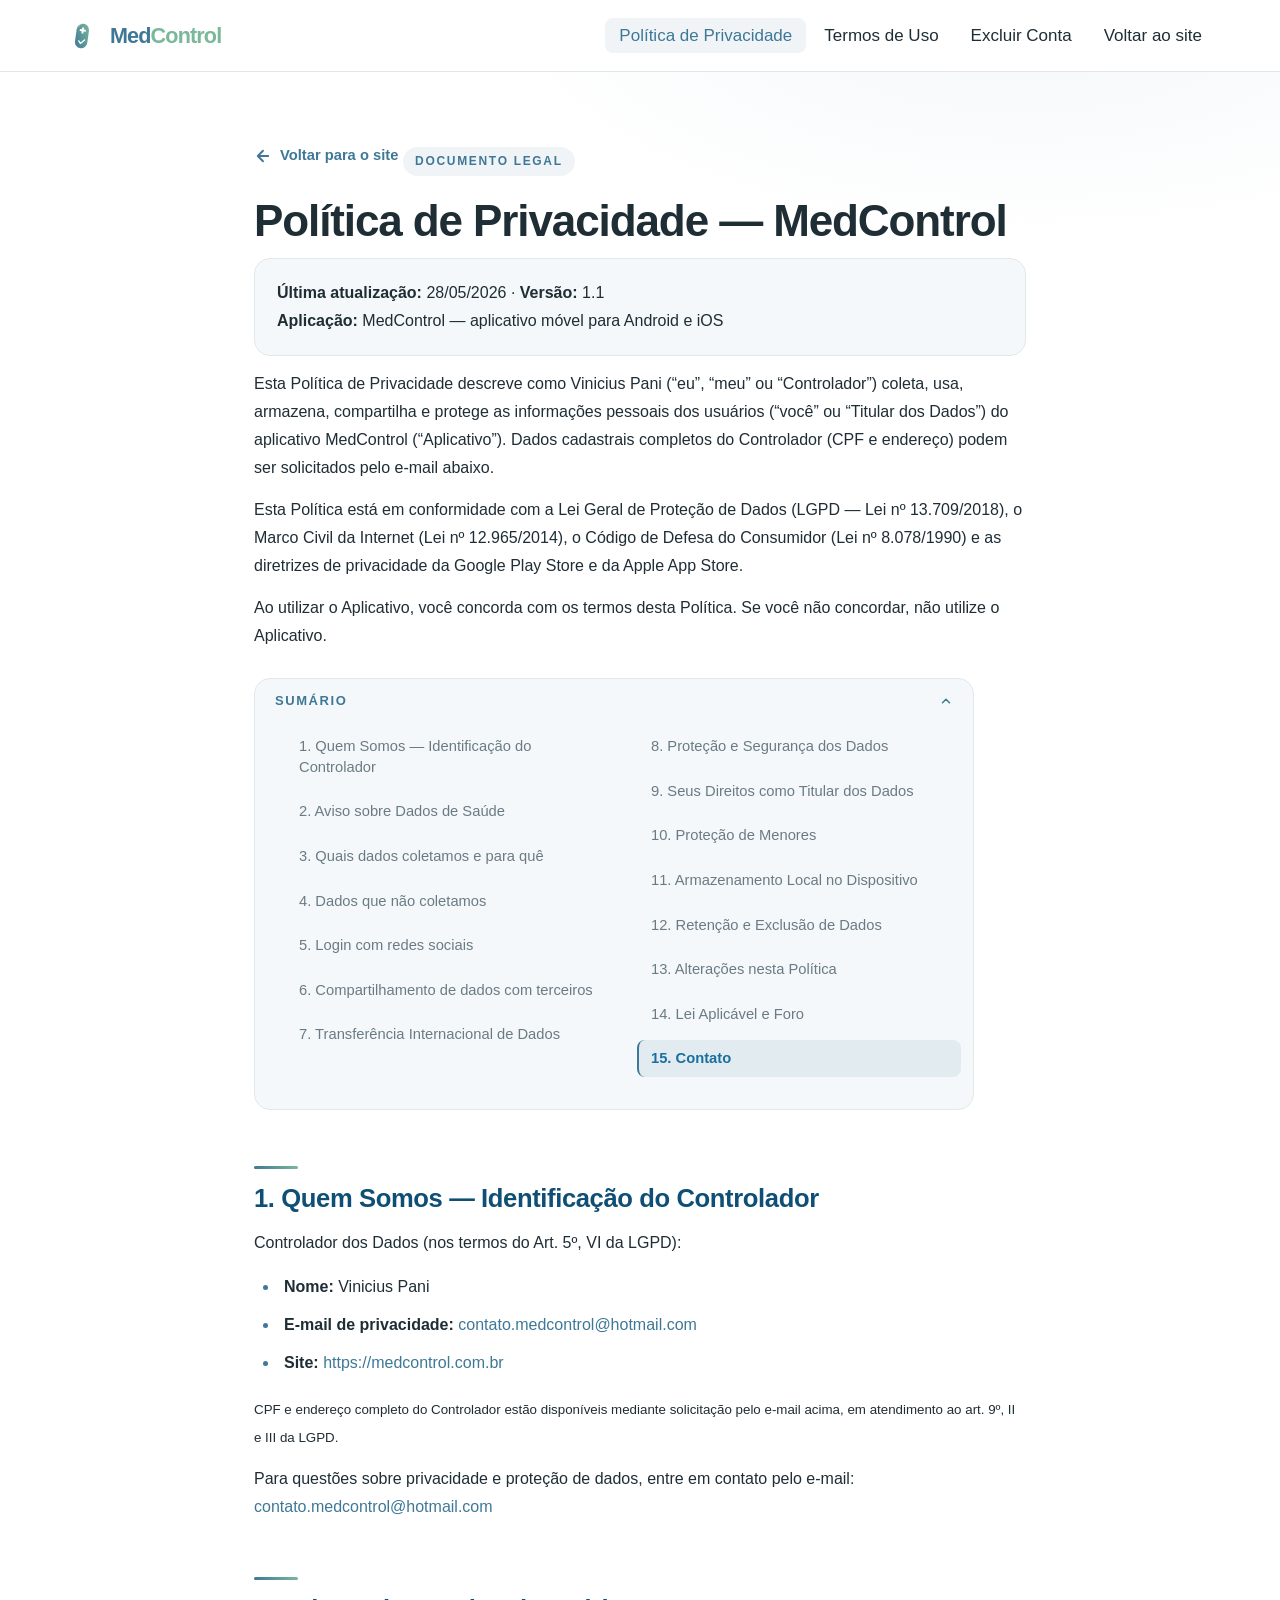
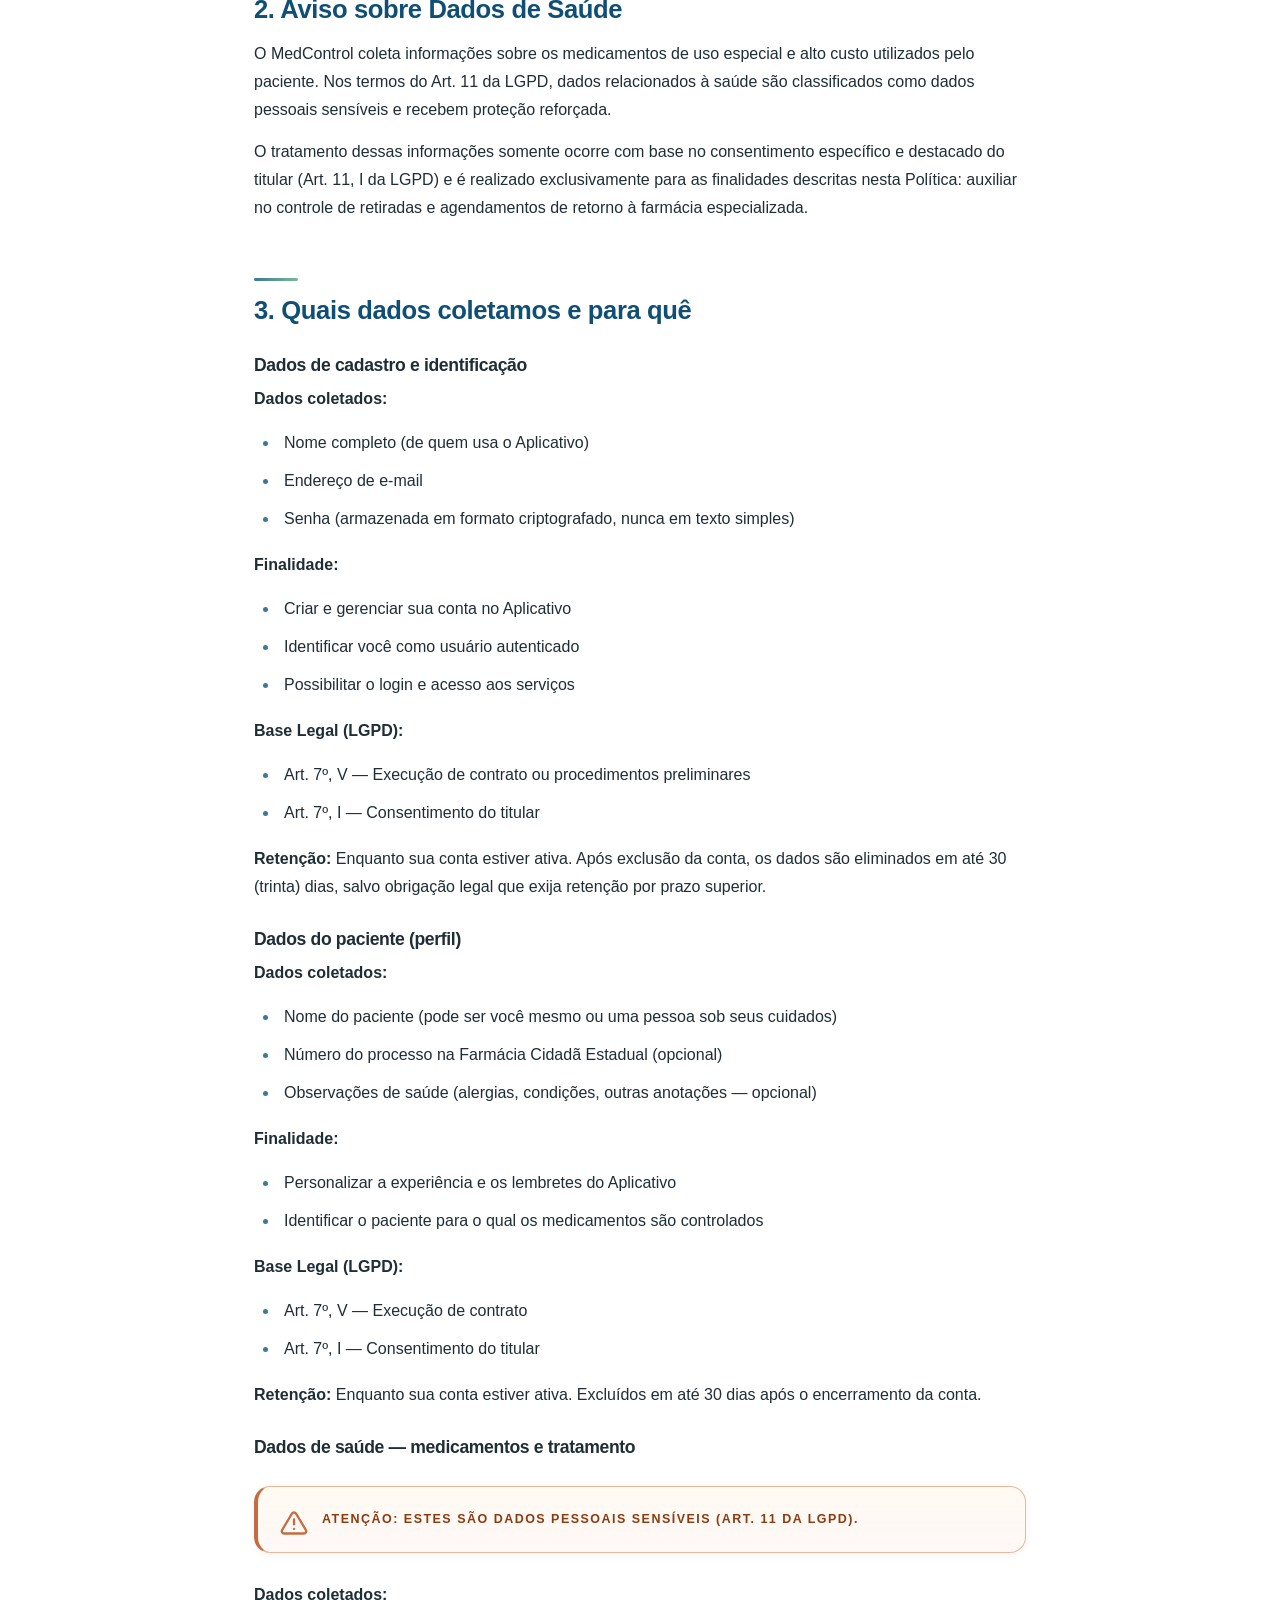
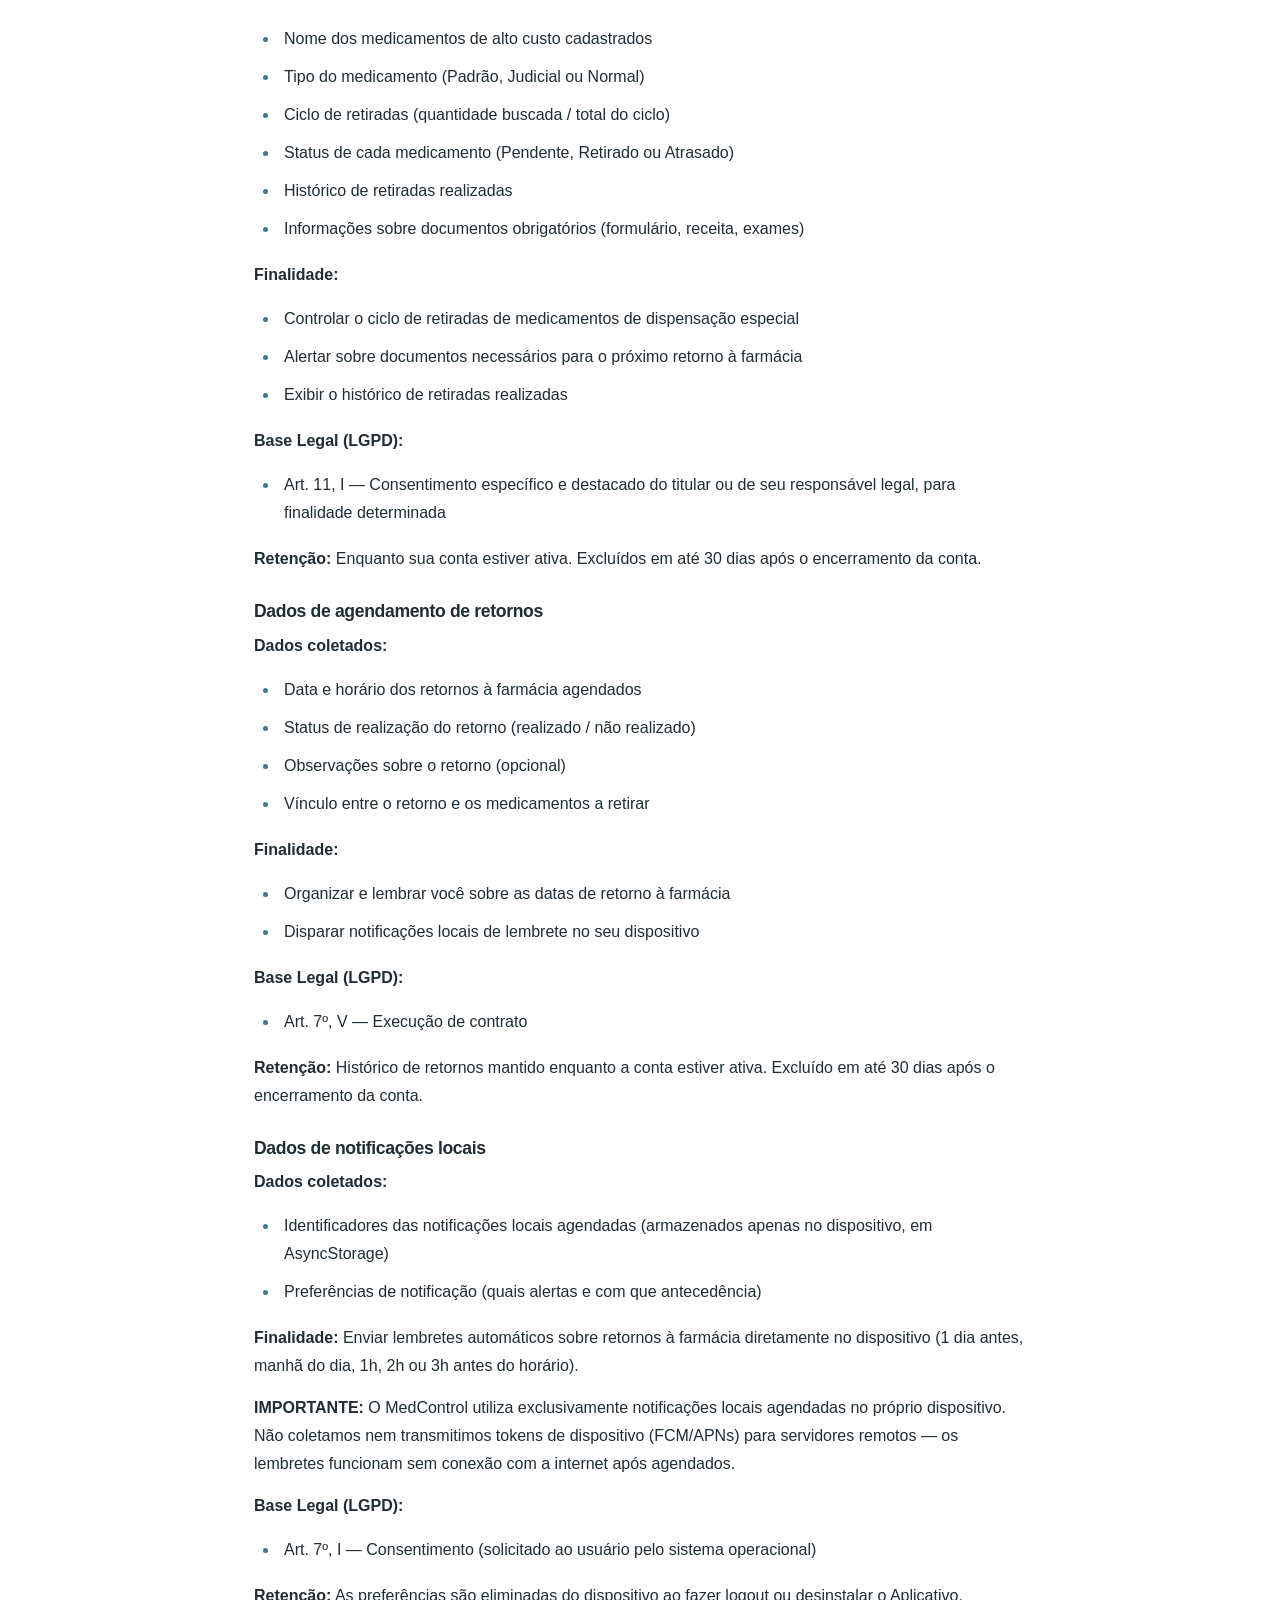
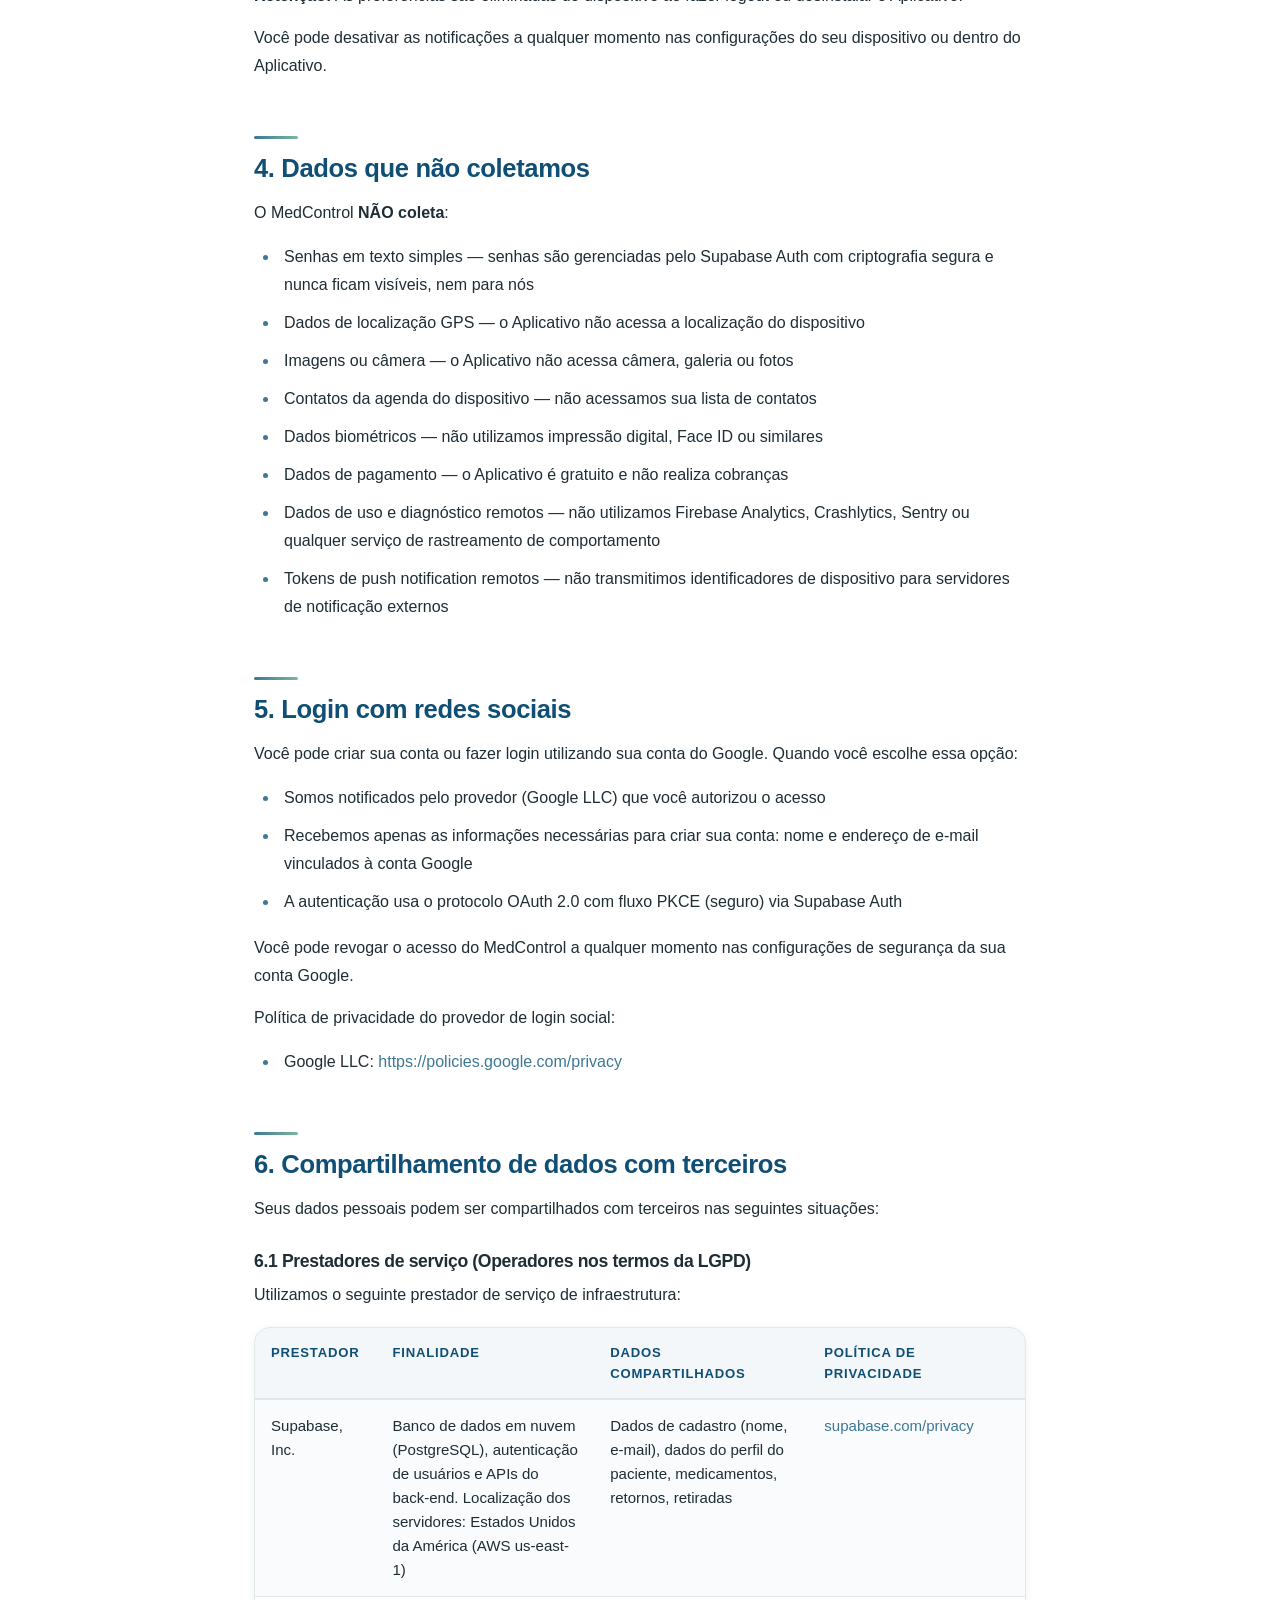
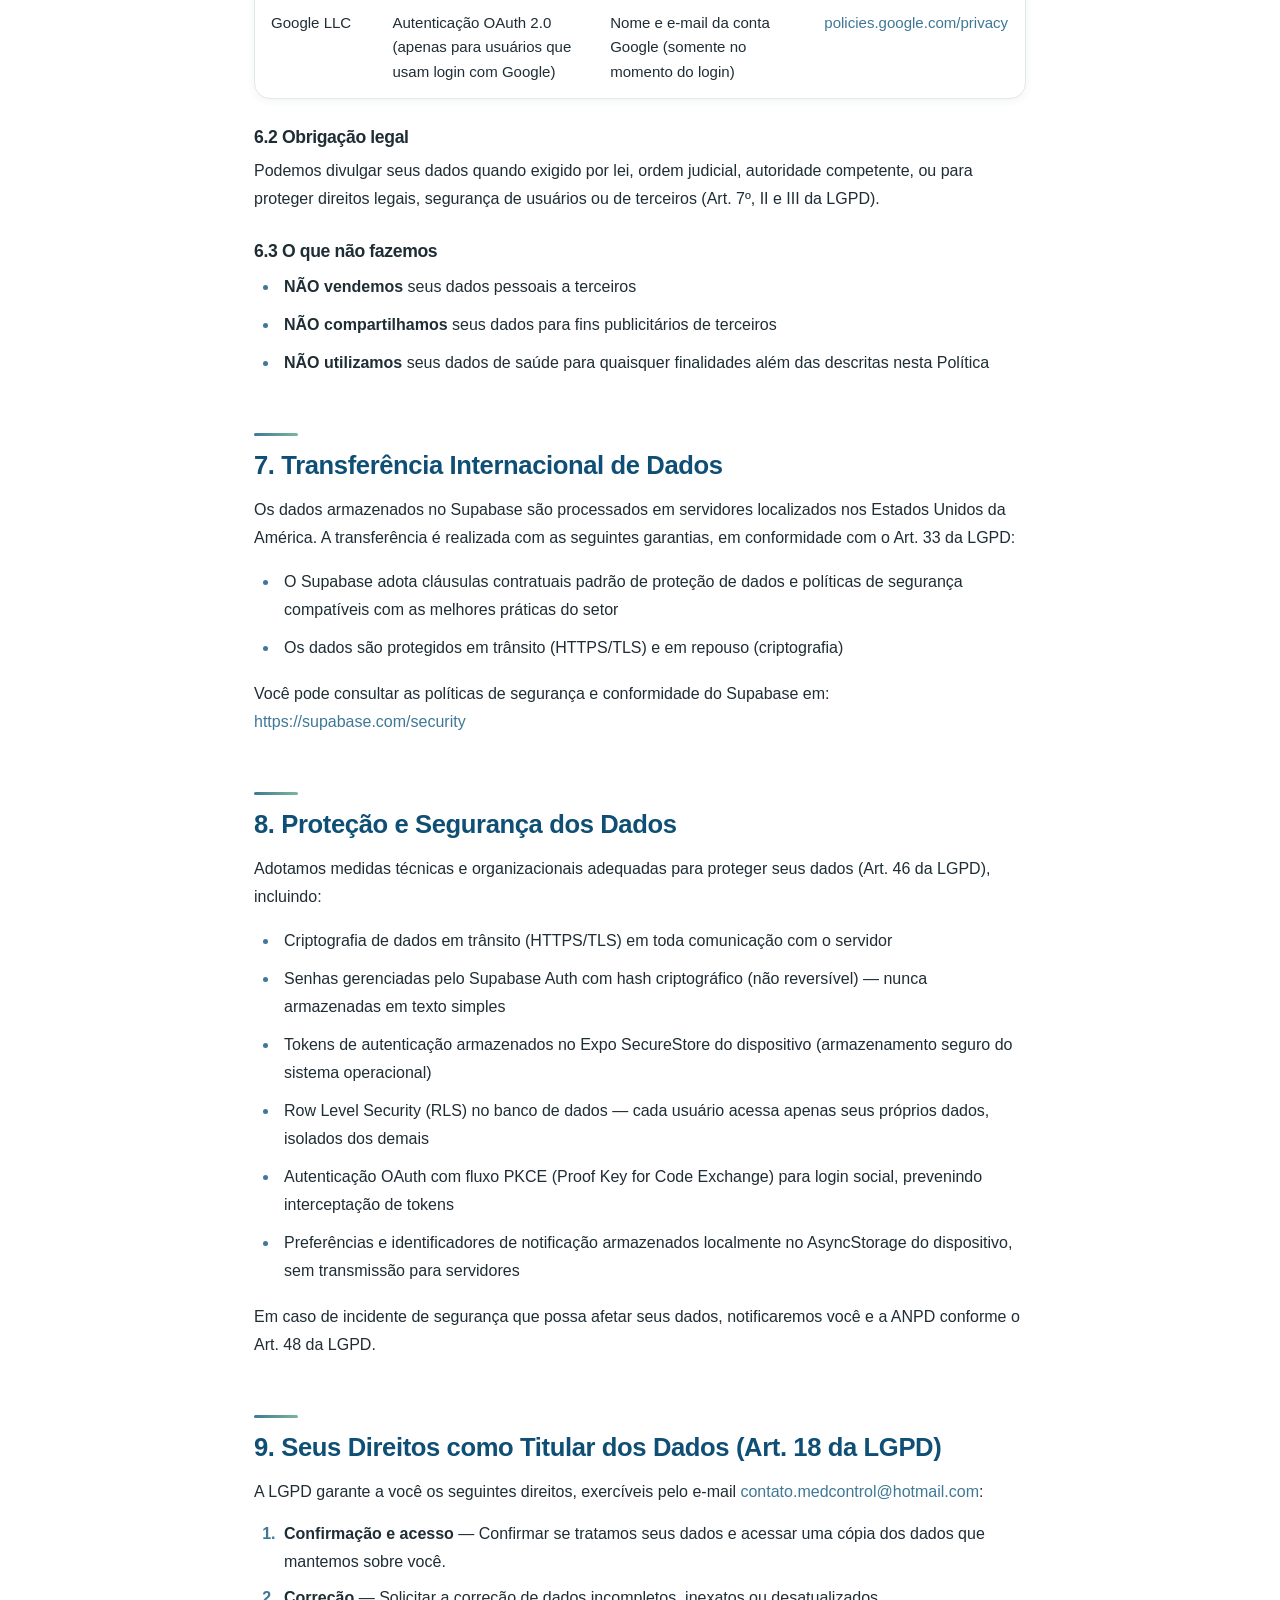
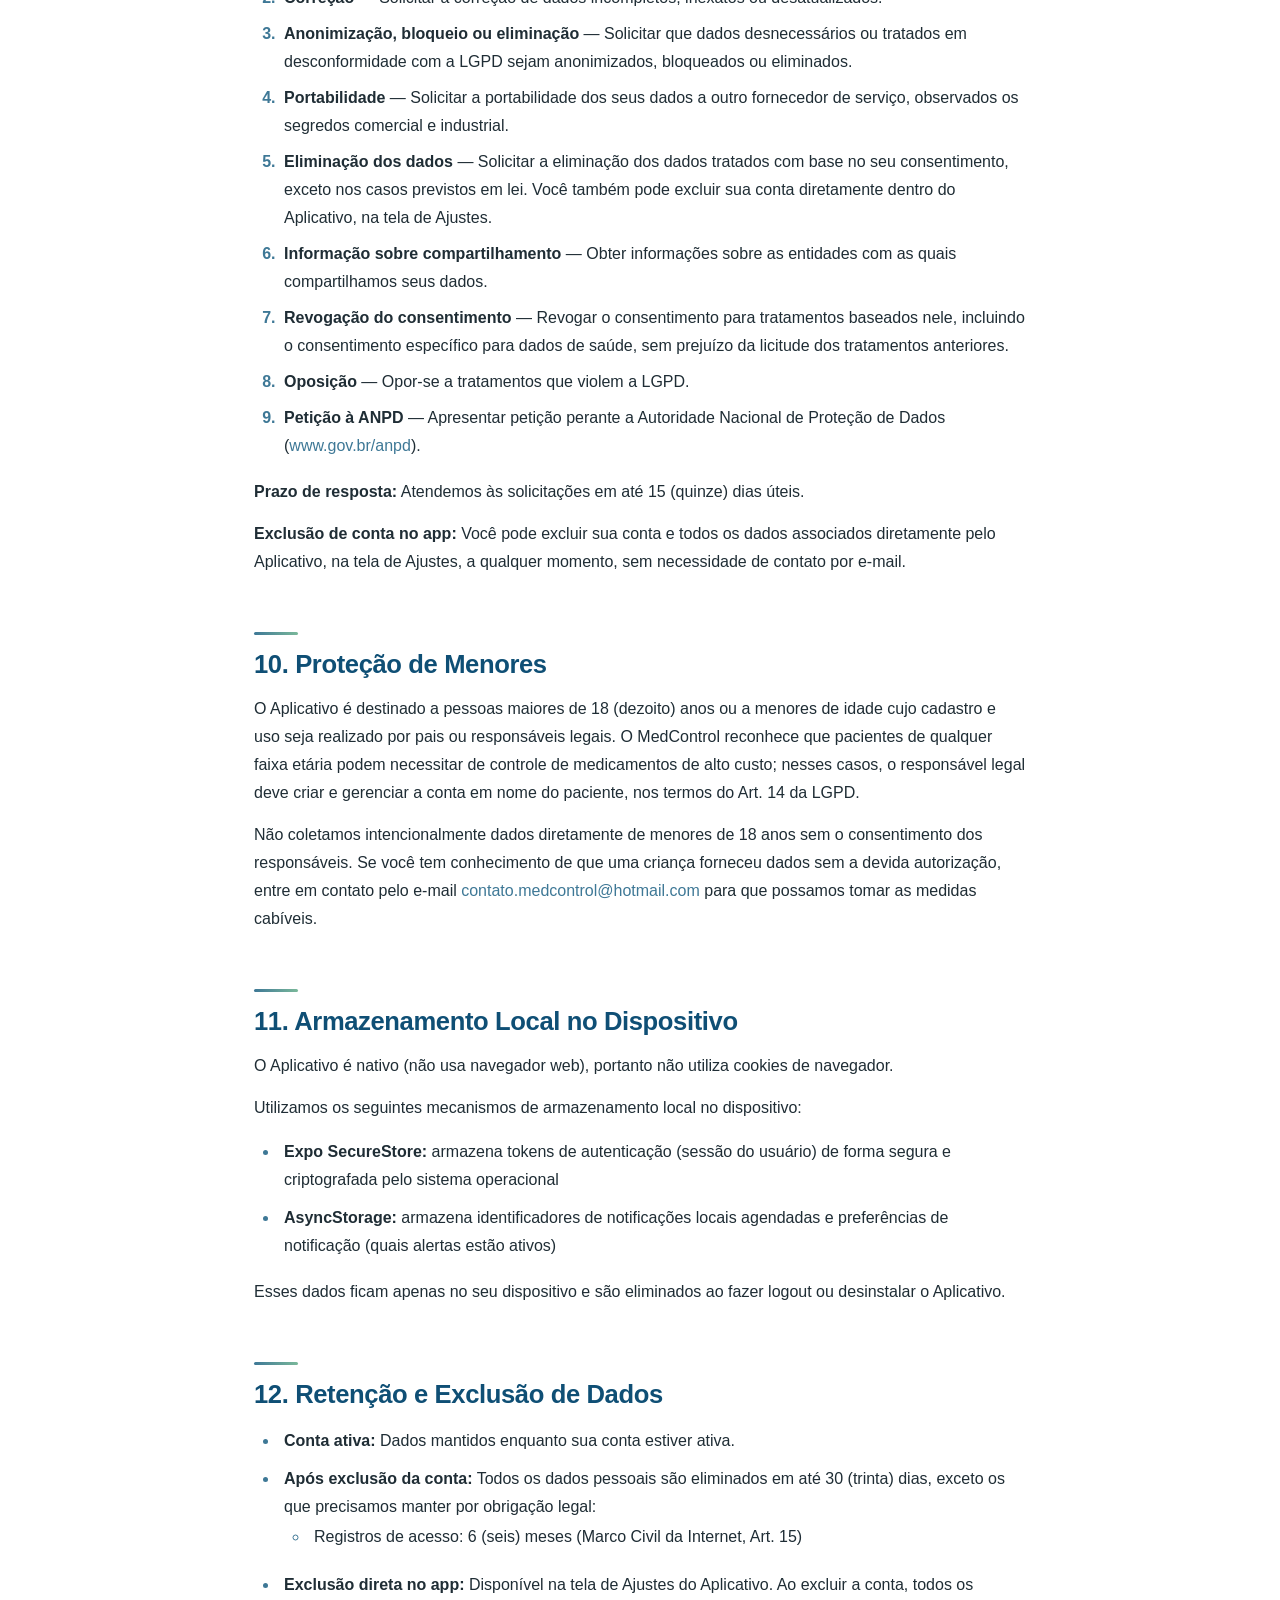
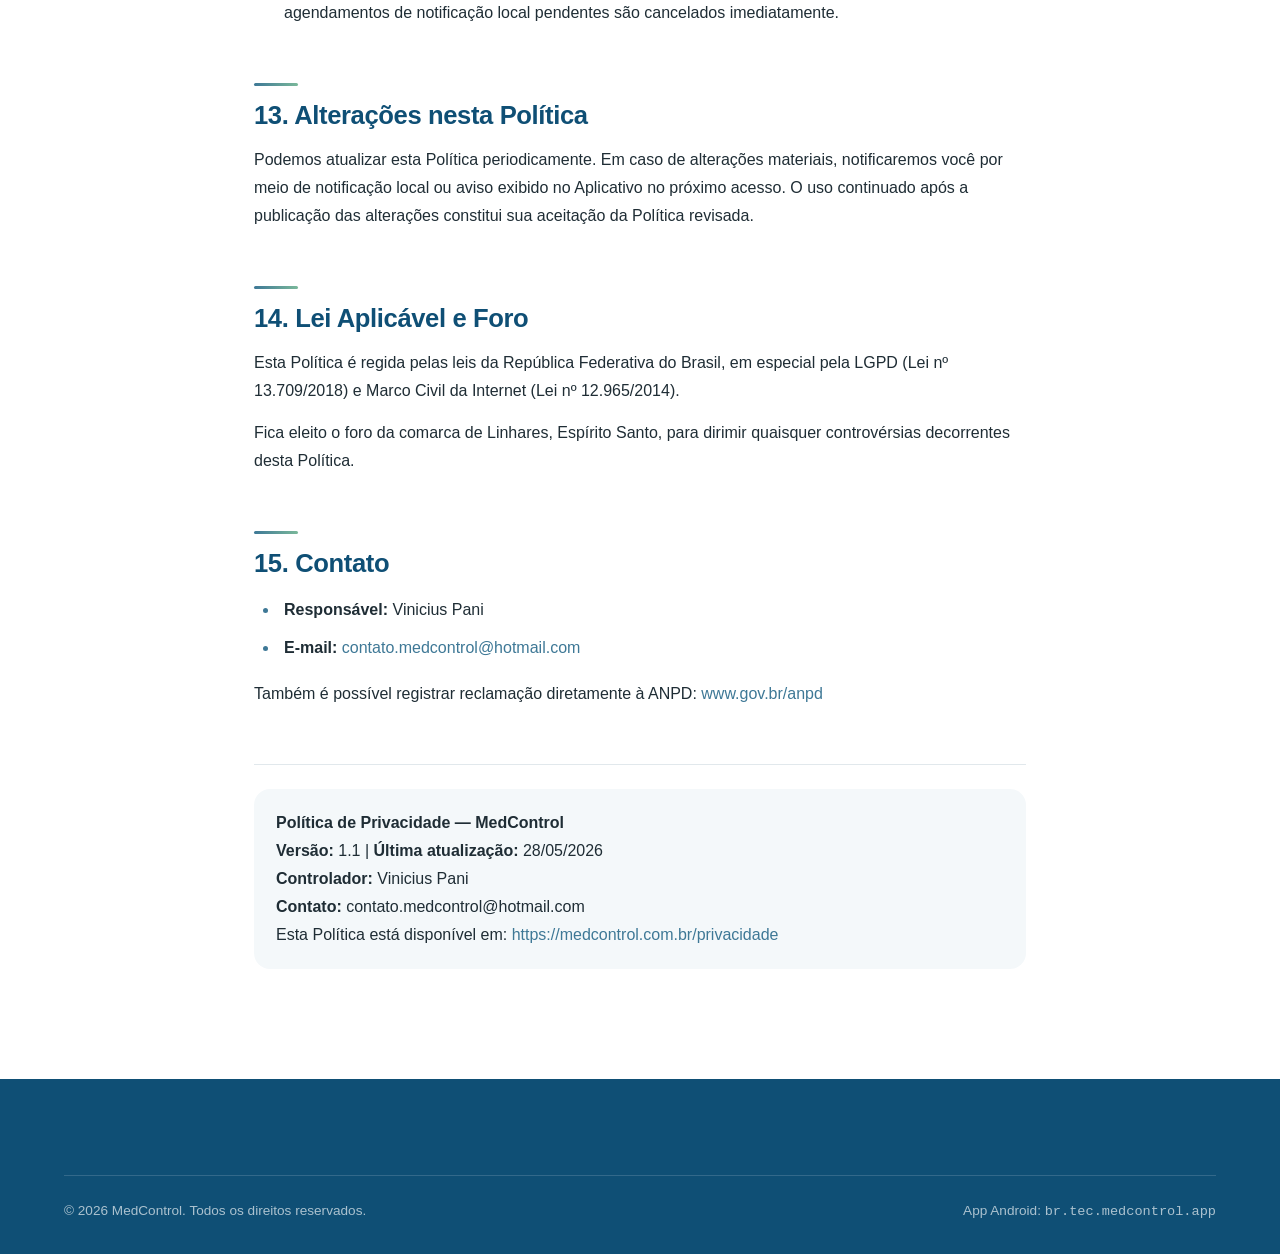
==== commit f525bb00: "fix: Atualizacao politica de privacidade e termo de uso." ====
--- a/privacidade/index.html
+++ b/privacidade/index.html
@@ -57,8 +57,8 @@
     <span class="legal__eyebrow">Documento legal</span>
     <h1>Política de Privacidade &mdash; MedControl</h1>
     <p class="legal__meta-card">
-      <strong>Última atualização:</strong> 20/05/2026 &middot;
-      <strong>Versão:</strong> 1.0<br />
+      <strong>Última atualização:</strong> 28/05/2026 &middot;
+      <strong>Versão:</strong> 1.1<br />
       <strong>Aplicação:</strong> MedControl &mdash; aplicativo móvel para Android e iOS
     </p>
 
@@ -215,17 +215,16 @@
     </ul>
 
     <h2 id="secao-5">5. Login com redes sociais</h2>
-    <p>Você pode criar sua conta ou fazer login utilizando sua conta do Google ou do Facebook. Quando você escolhe essa opção:</p>
-    <ul>
-      <li>Somos notificados pelo provedor (Google LLC ou Meta Platforms, Inc.) que você autorizou o acesso</li>
-      <li>Recebemos apenas as informações necessárias para criar sua conta: nome e endereço de e-mail vinculados à conta da rede social</li>
+    <p>Você pode criar sua conta ou fazer login utilizando sua conta do Google. Quando você escolhe essa opção:</p>
+    <ul>
+      <li>Somos notificados pelo provedor (Google LLC) que você autorizou o acesso</li>
+      <li>Recebemos apenas as informações necessárias para criar sua conta: nome e endereço de e-mail vinculados à conta Google</li>
       <li>A autenticação usa o protocolo OAuth 2.0 com fluxo PKCE (seguro) via Supabase Auth</li>
     </ul>
-    <p>Você pode revogar o acesso do MedControl a qualquer momento nas configurações de segurança da sua conta Google ou Facebook.</p>
-    <p>Políticas de privacidade dos provedores de login social:</p>
+    <p>Você pode revogar o acesso do MedControl a qualquer momento nas configurações de segurança da sua conta Google.</p>
+    <p>Política de privacidade do provedor de login social:</p>
     <ul>
       <li>Google LLC: <a href="https://policies.google.com/privacy" target="_blank" rel="noopener noreferrer">https://policies.google.com/privacy</a></li>
-      <li>Meta Platforms, Inc.: <a href="https://www.facebook.com/privacy/policy" target="_blank" rel="noopener noreferrer">https://www.facebook.com/privacy/policy</a></li>
     </ul>
 
     <h2 id="secao-6">6. Compartilhamento de dados com terceiros</h2>
@@ -256,12 +255,6 @@
             <td>Nome e e-mail da conta Google (somente no momento do login)</td>
             <td><a href="https://policies.google.com/privacy" target="_blank" rel="noopener noreferrer">policies.google.com/privacy</a></td>
           </tr>
-          <tr>
-            <td>Meta Platforms, Inc.</td>
-            <td>Autenticação OAuth 2.0 (apenas para usuários que usam login com Facebook)</td>
-            <td>Nome e e-mail da conta Facebook (somente no momento do login)</td>
-            <td><a href="https://www.facebook.com/privacy/policy" target="_blank" rel="noopener noreferrer">facebook.com/privacy/policy</a></td>
-          </tr>
         </tbody>
       </table>
     </div>
@@ -354,7 +347,7 @@
 
     <p class="legal__doc-footer">
       <strong>Política de Privacidade &mdash; MedControl</strong><br />
-      <strong>Versão:</strong> 1.0 | <strong>Última atualização:</strong> 20/05/2026<br />
+      <strong>Versão:</strong> 1.1 | <strong>Última atualização:</strong> 28/05/2026<br />
       <strong>Controlador:</strong> Vinicius Pani<br />
       <strong>Contato:</strong> contato.medcontrol@hotmail.com<br />
       Esta Política está disponível em: <a href="https://medcontrol.com.br/privacidade" target="_blank" rel="noopener noreferrer">https://medcontrol.com.br/privacidade</a>
--- a/assets/css/styles.css
+++ b/assets/css/styles.css
@@ -307,10 +307,17 @@
     padding: 16px 24px 24px;
     gap: 8px;
     transform: translateY(-110%);
-    transition: transform 0.3s var(--ease);
+    visibility: hidden;
+    pointer-events: none;
+    transition: transform 0.3s var(--ease), visibility 0s linear 0.3s;
     box-shadow: var(--shadow-md);
   }
-  .nav[data-open="true"] { transform: translateY(0); }
+  .nav[data-open="true"] {
+    transform: translateY(0);
+    visibility: visible;
+    pointer-events: auto;
+    transition: transform 0.3s var(--ease), visibility 0s linear 0s;
+  }
   .nav__list { flex-direction: column; gap: 0; }
   .nav__list a { padding: 14px 12px; font-size: 1.05rem; }
   .nav__cta { margin: 12px 0 0; align-self: stretch; }
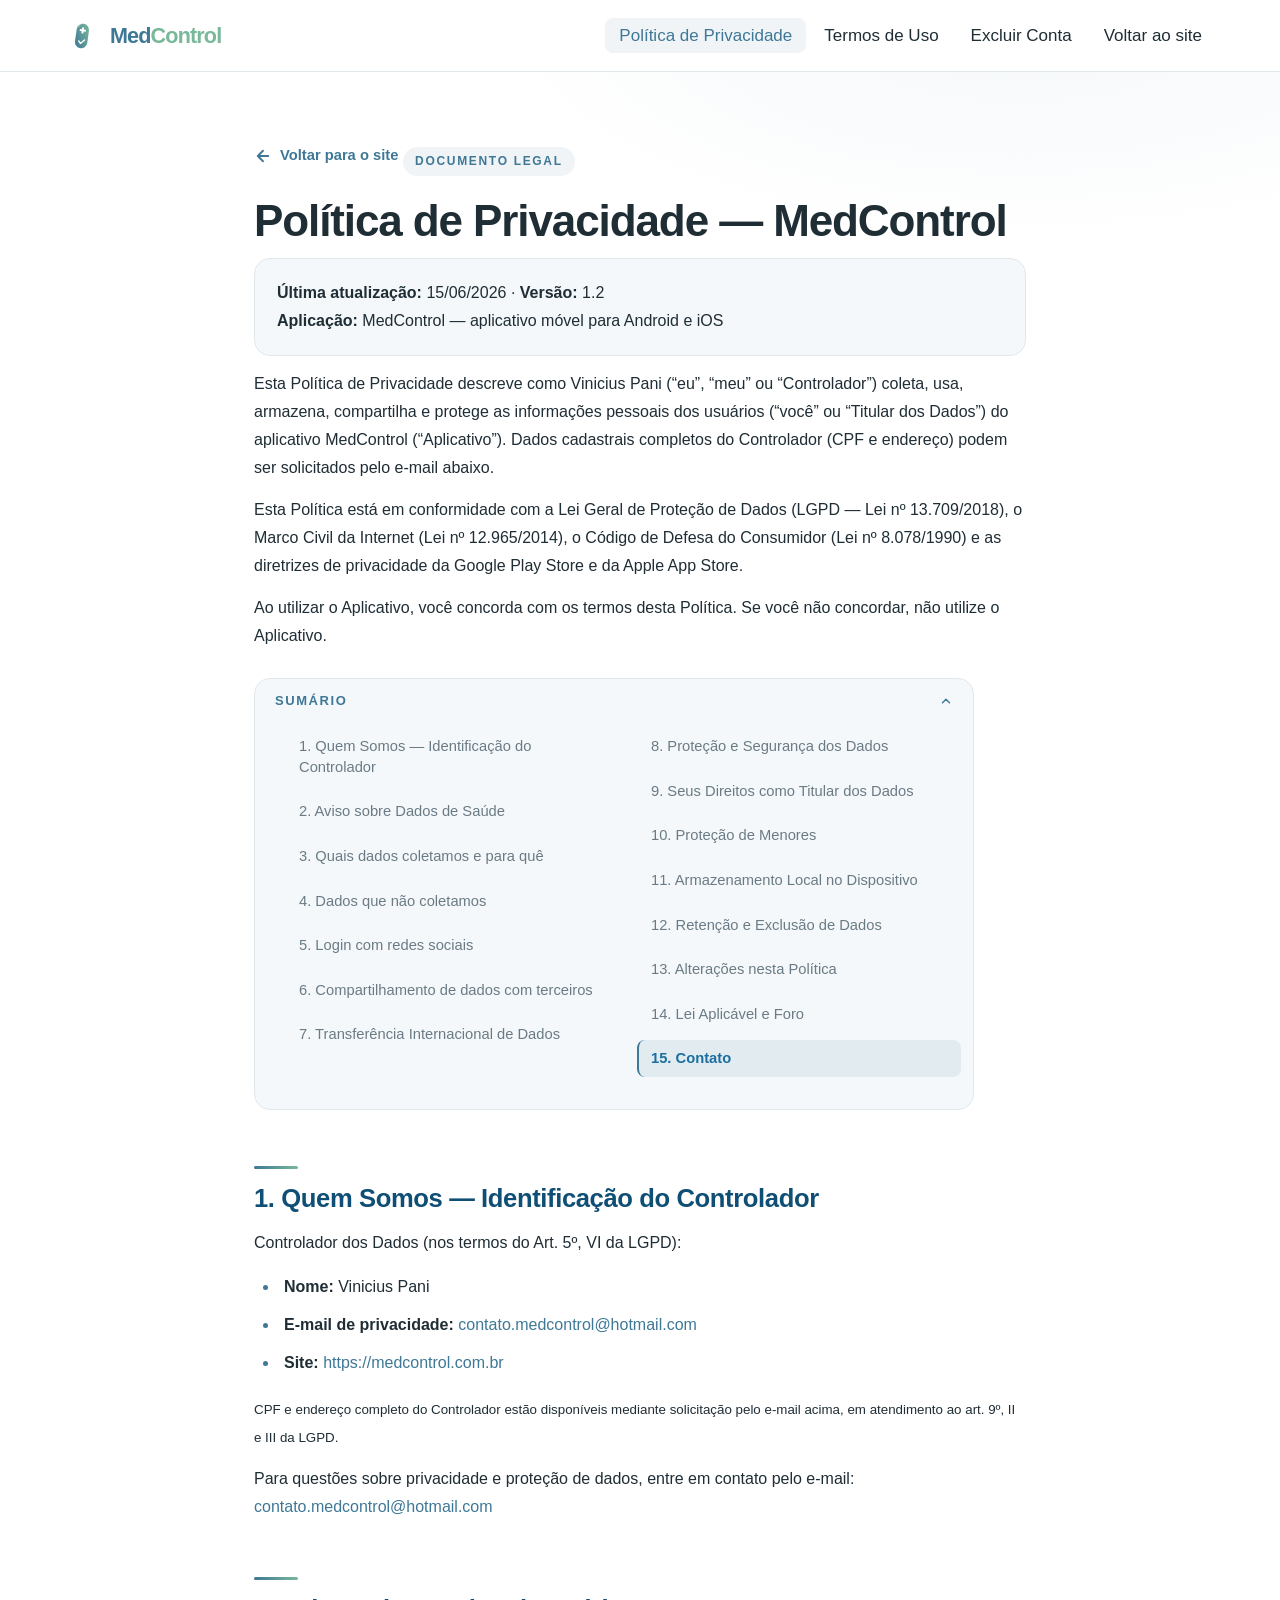
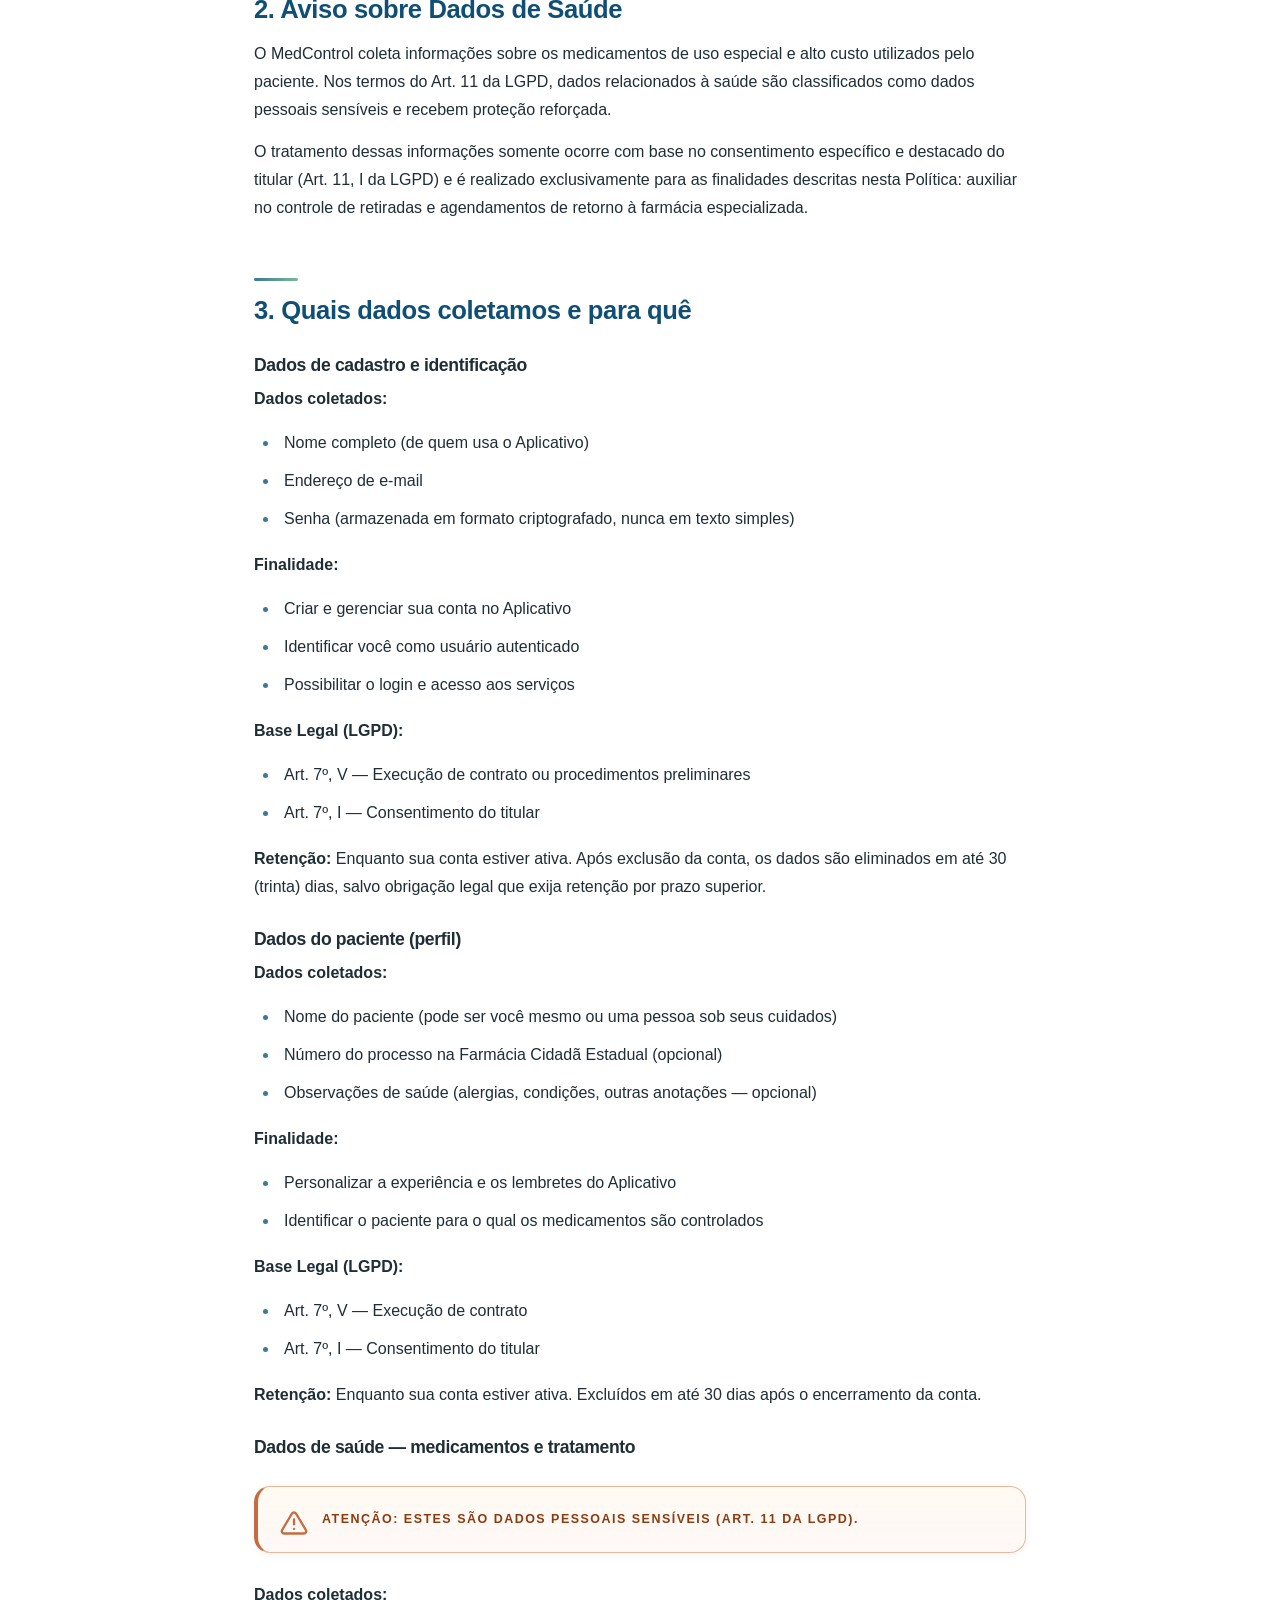
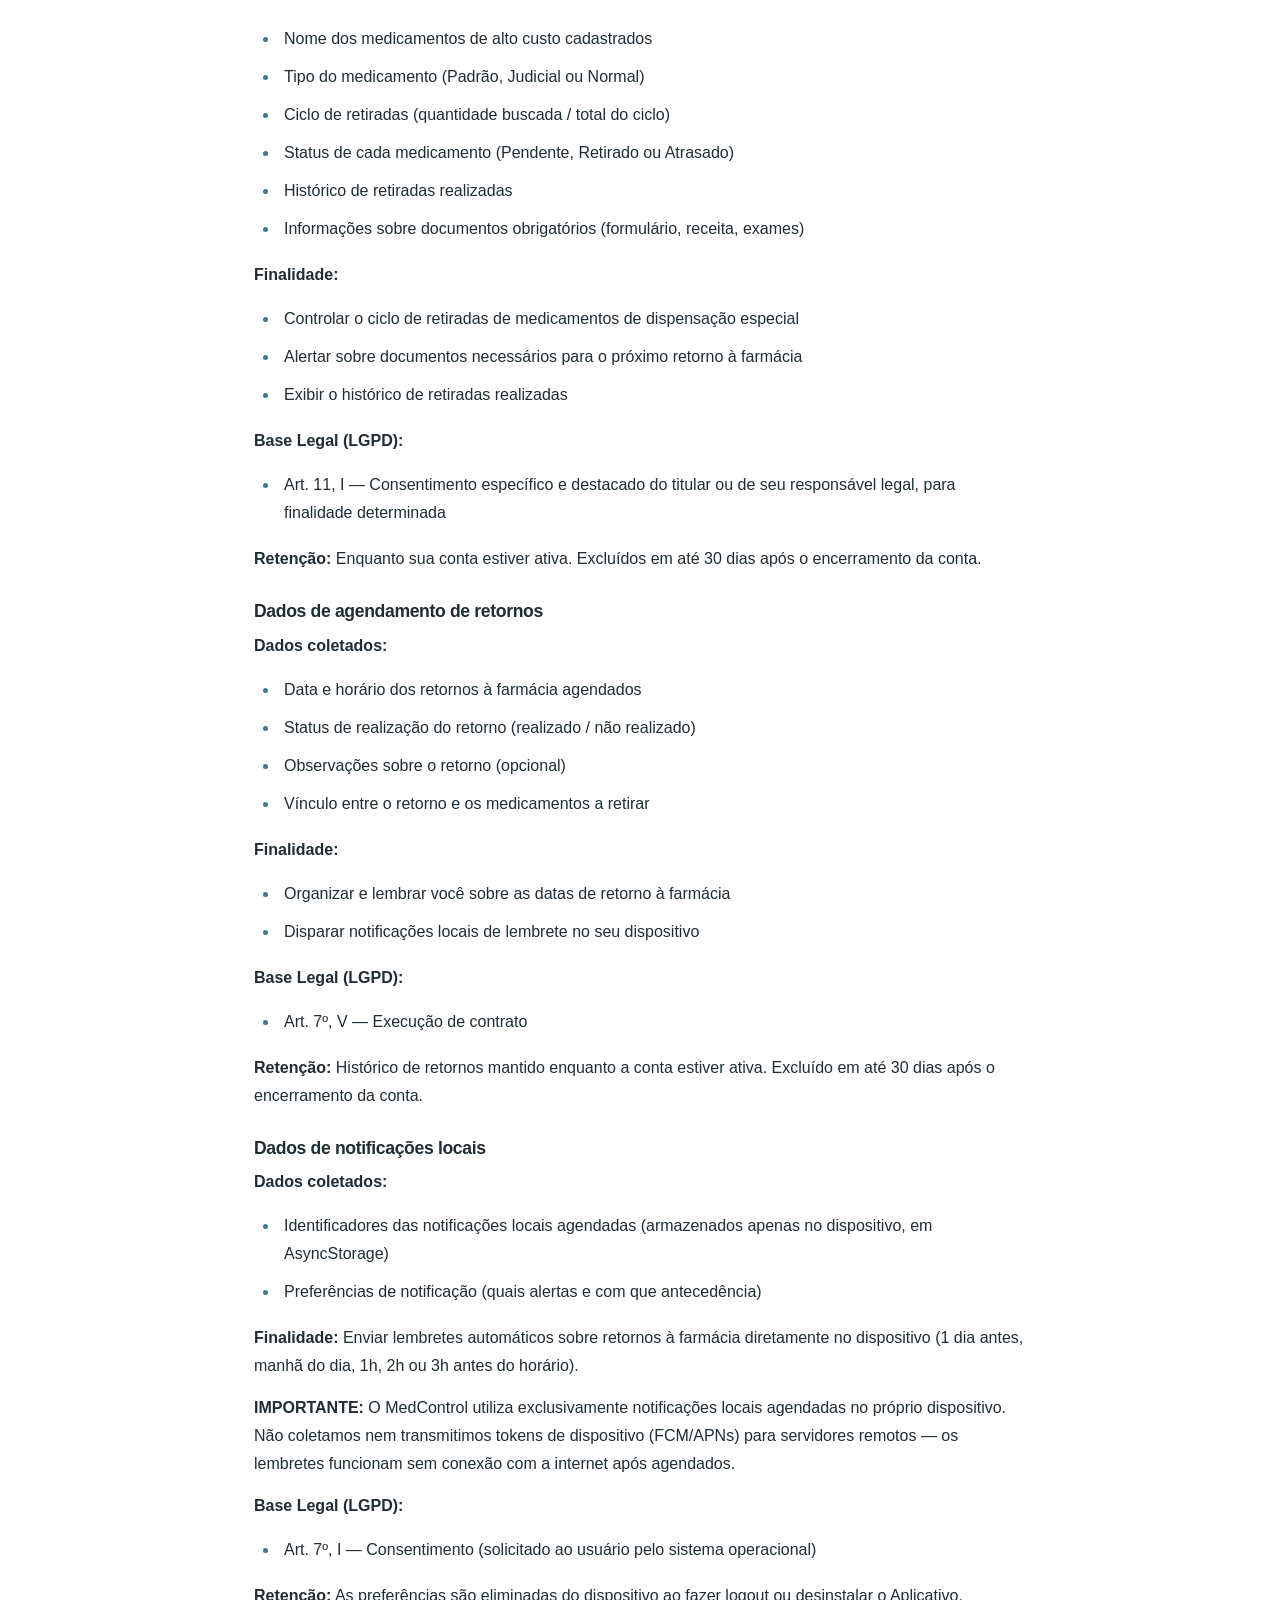
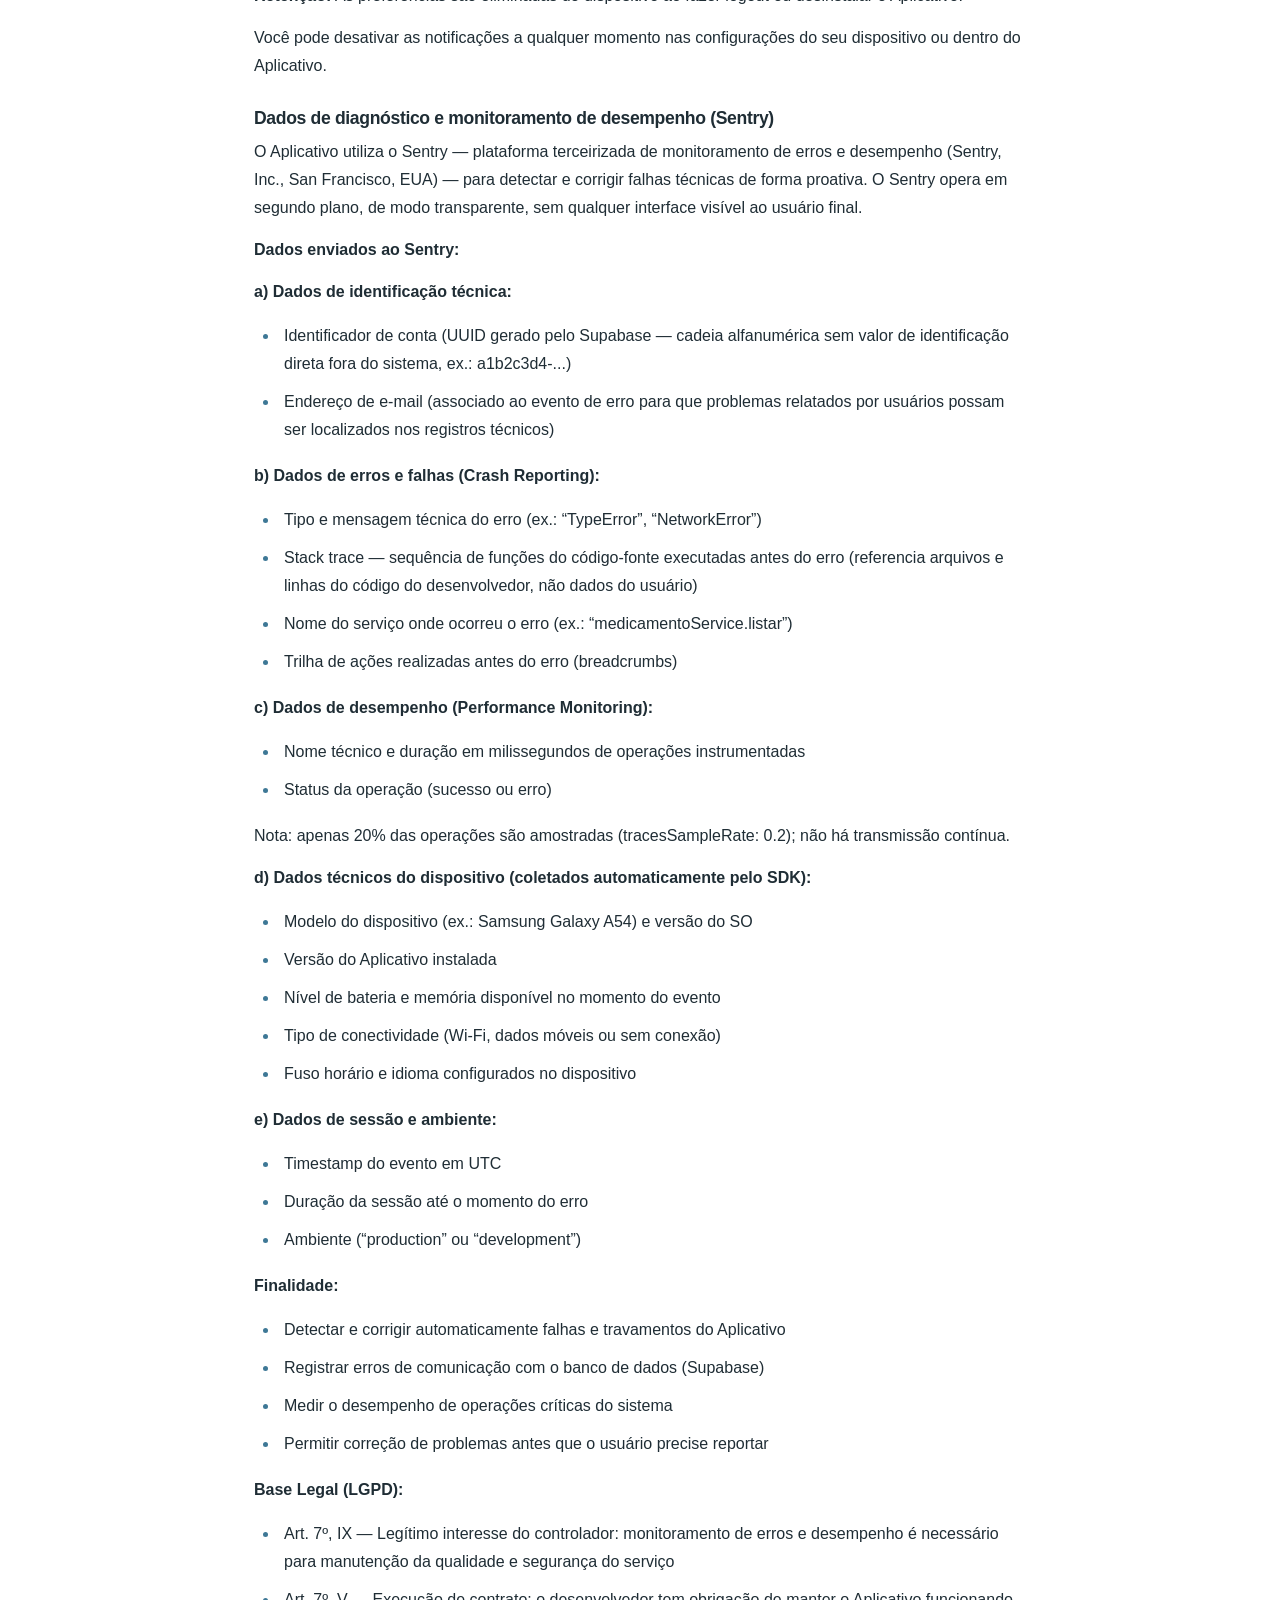
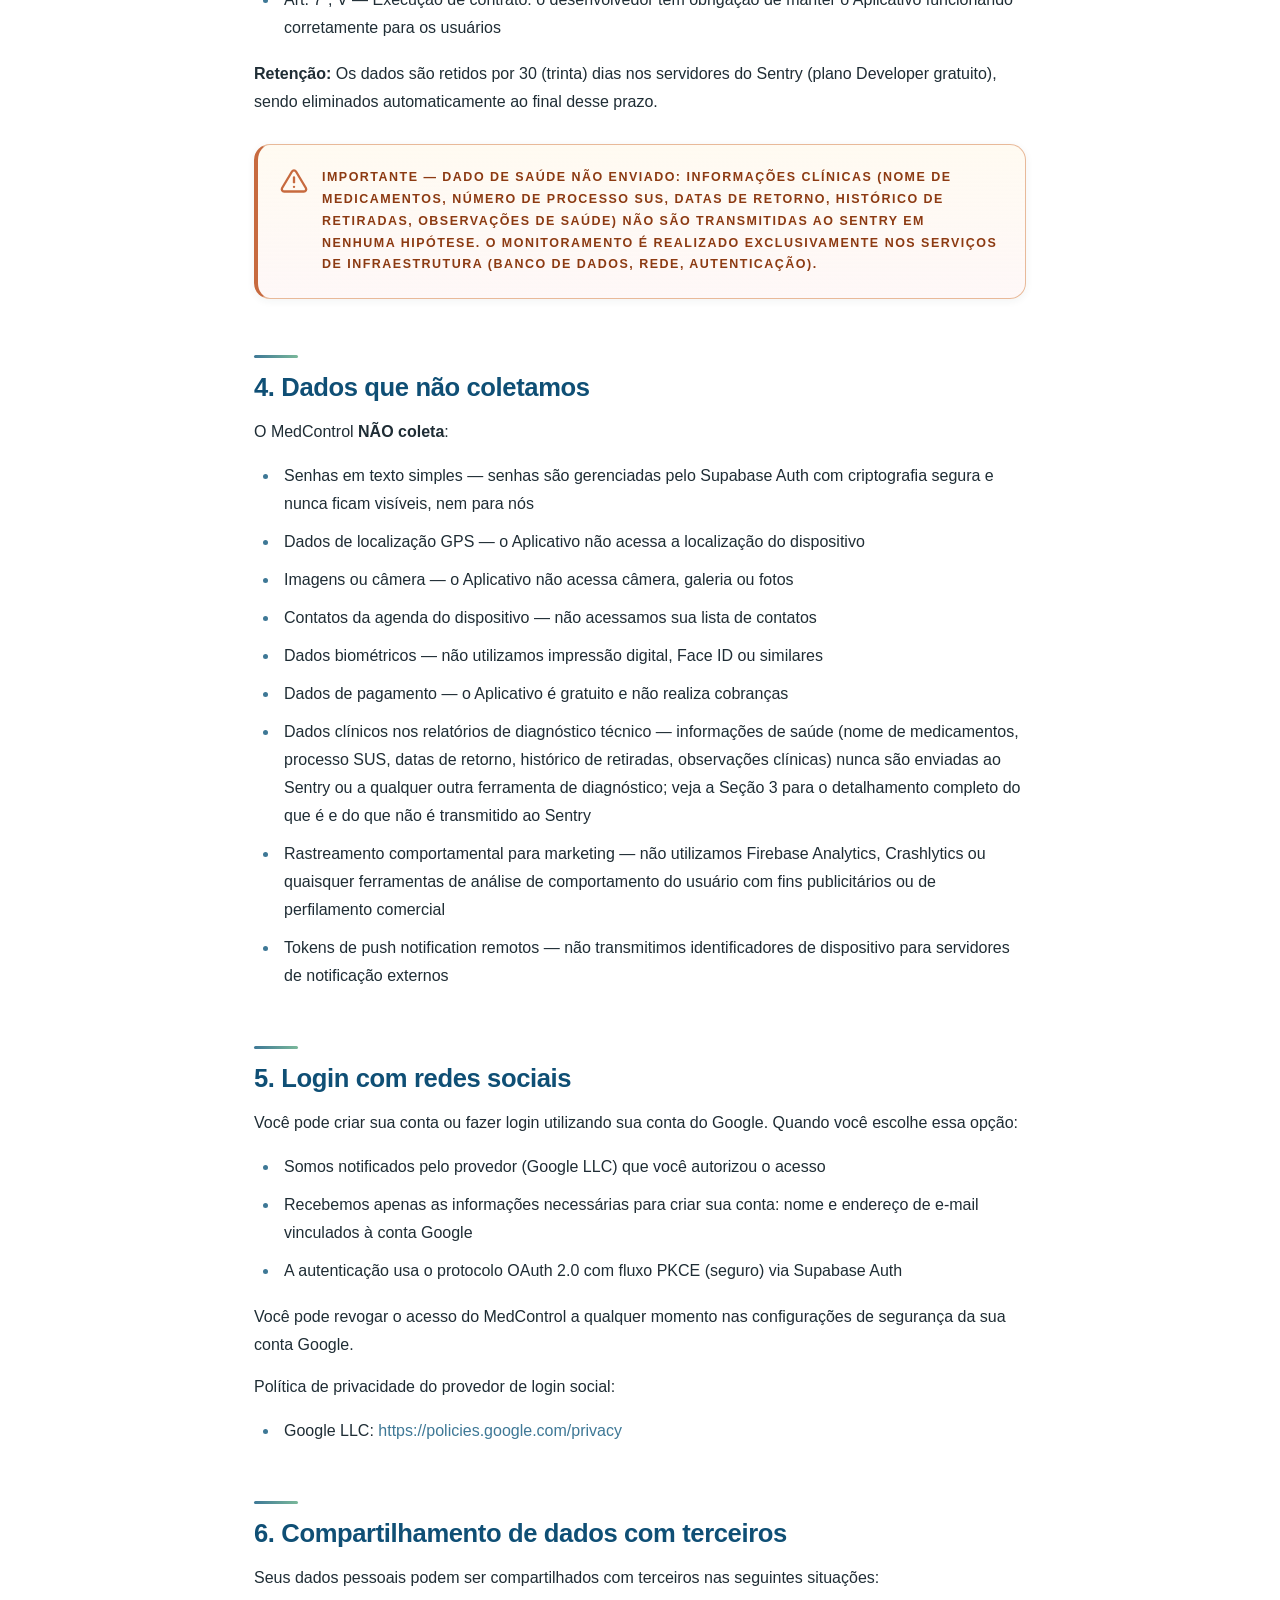
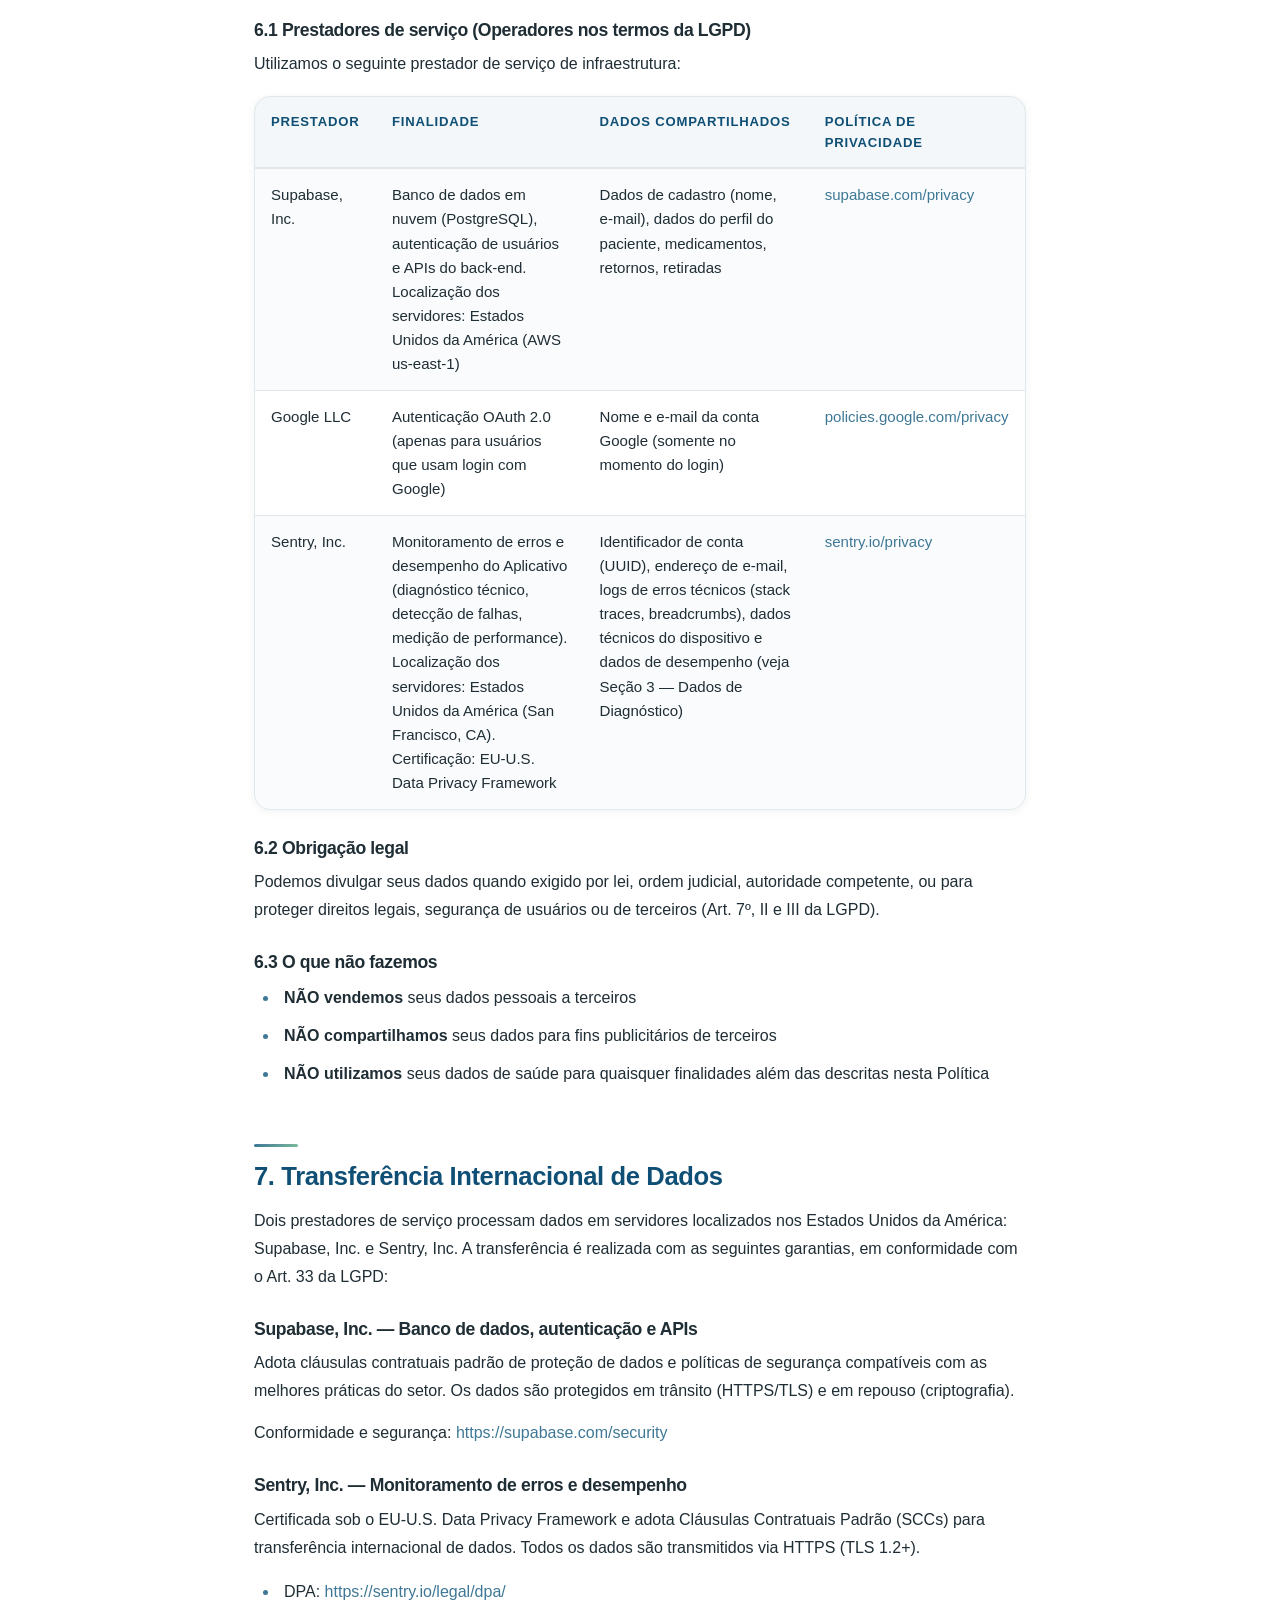
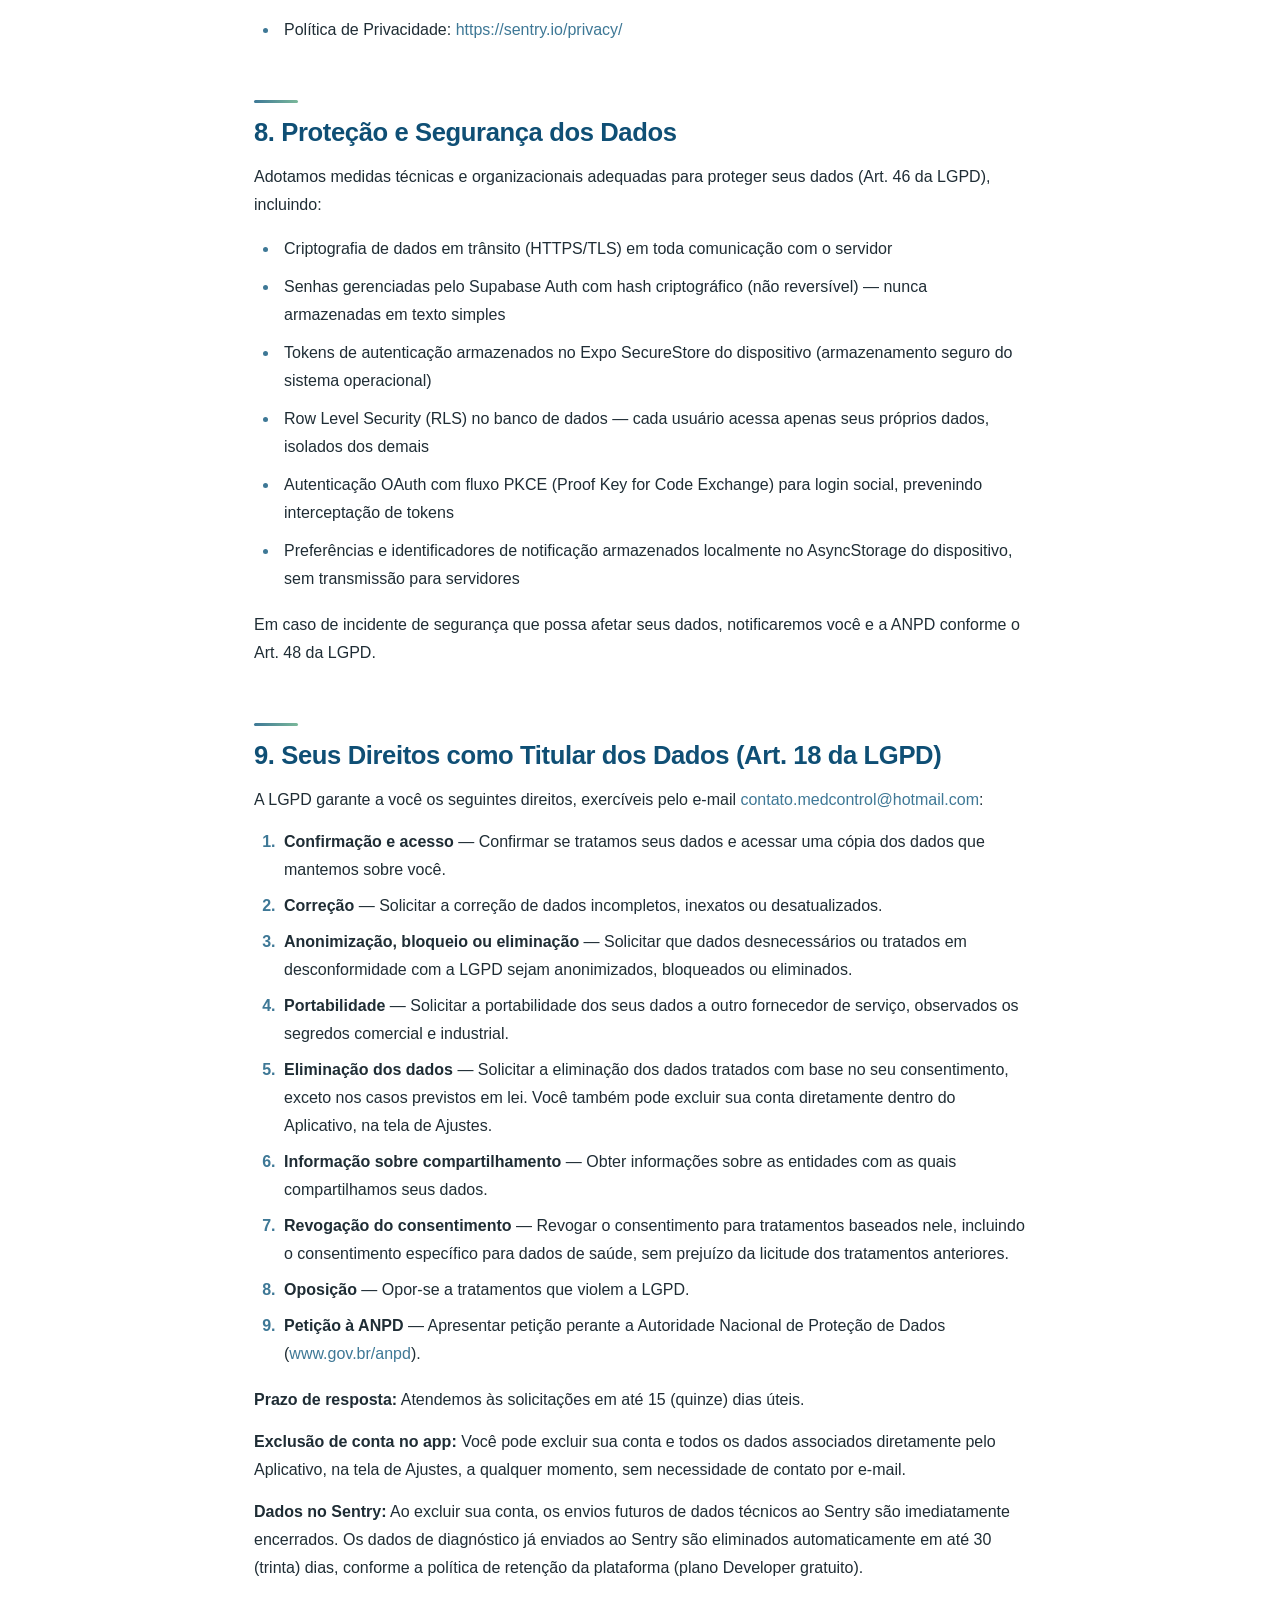
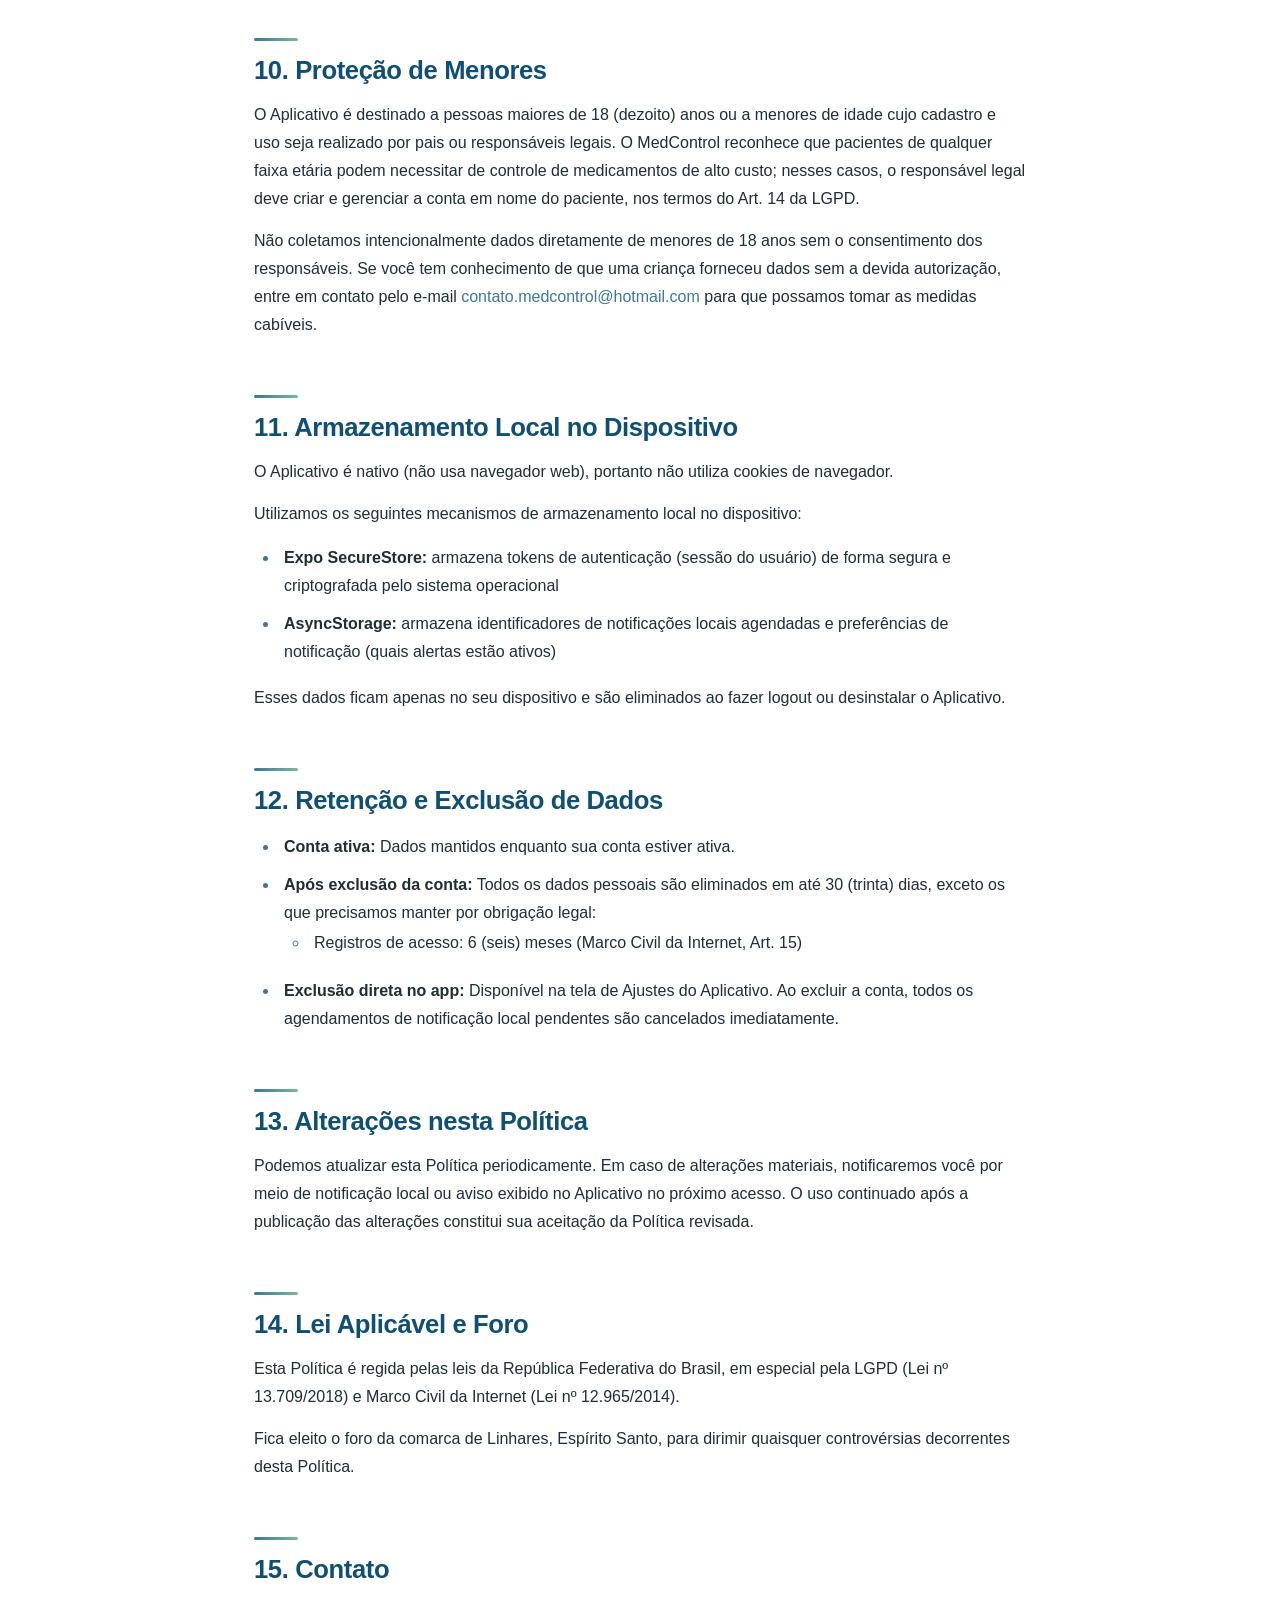
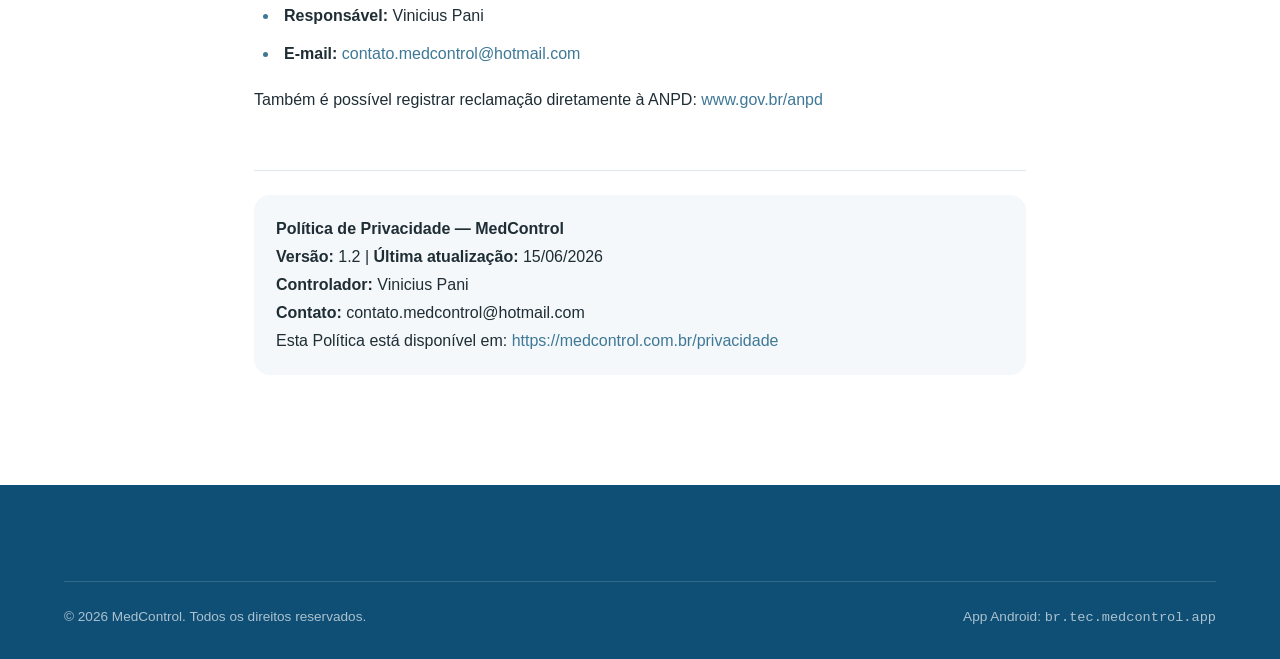
==== commit d9bbc3c3: "fix: Atualizacao politica de privacidade e termo de uso para versao 1.2" ====
--- a/privacidade/index.html
+++ b/privacidade/index.html
@@ -57,8 +57,8 @@
     <span class="legal__eyebrow">Documento legal</span>
     <h1>Política de Privacidade &mdash; MedControl</h1>
     <p class="legal__meta-card">
-      <strong>Última atualização:</strong> 28/05/2026 &middot;
-      <strong>Versão:</strong> 1.1<br />
+      <strong>Última atualização:</strong> 15/06/2026 &middot;
+      <strong>Versão:</strong> 1.2<br />
       <strong>Aplicação:</strong> MedControl &mdash; aplicativo móvel para Android e iOS
     </p>
 
@@ -201,6 +201,67 @@
     <p><strong>Retenção:</strong> As preferências são eliminadas do dispositivo ao fazer logout ou desinstalar o Aplicativo.</p>
     <p>Você pode desativar as notificações a qualquer momento nas configurações do seu dispositivo ou dentro do Aplicativo.</p>
 
+    <h3>Dados de diagnóstico e monitoramento de desempenho (Sentry)</h3>
+    <p>O Aplicativo utiliza o Sentry &mdash; plataforma terceirizada de monitoramento de erros e desempenho (Sentry, Inc., San Francisco, EUA) &mdash; para detectar e corrigir falhas técnicas de forma proativa. O Sentry opera em segundo plano, de modo transparente, sem qualquer interface visível ao usuário final.</p>
+    <p><strong>Dados enviados ao Sentry:</strong></p>
+
+    <p><strong>a) Dados de identificação técnica:</strong></p>
+    <ul>
+      <li>Identificador de conta (UUID gerado pelo Supabase &mdash; cadeia alfanumérica sem valor de identificação direta fora do sistema, ex.: a1b2c3d4-...)</li>
+      <li>Endereço de e-mail (associado ao evento de erro para que problemas relatados por usuários possam ser localizados nos registros técnicos)</li>
+    </ul>
+
+    <p><strong>b) Dados de erros e falhas (Crash Reporting):</strong></p>
+    <ul>
+      <li>Tipo e mensagem técnica do erro (ex.: &ldquo;TypeError&rdquo;, &ldquo;NetworkError&rdquo;)</li>
+      <li>Stack trace &mdash; sequência de funções do código-fonte executadas antes do erro (referencia arquivos e linhas do código do desenvolvedor, não dados do usuário)</li>
+      <li>Nome do serviço onde ocorreu o erro (ex.: &ldquo;medicamentoService.listar&rdquo;)</li>
+      <li>Trilha de ações realizadas antes do erro (breadcrumbs)</li>
+    </ul>
+
+    <p><strong>c) Dados de desempenho (Performance Monitoring):</strong></p>
+    <ul>
+      <li>Nome técnico e duração em milissegundos de operações instrumentadas</li>
+      <li>Status da operação (sucesso ou erro)</li>
+    </ul>
+    <p>Nota: apenas 20% das operações são amostradas (tracesSampleRate: 0.2); não há transmissão contínua.</p>
+
+    <p><strong>d) Dados técnicos do dispositivo (coletados automaticamente pelo SDK):</strong></p>
+    <ul>
+      <li>Modelo do dispositivo (ex.: Samsung Galaxy A54) e versão do SO</li>
+      <li>Versão do Aplicativo instalada</li>
+      <li>Nível de bateria e memória disponível no momento do evento</li>
+      <li>Tipo de conectividade (Wi-Fi, dados móveis ou sem conexão)</li>
+      <li>Fuso horário e idioma configurados no dispositivo</li>
+    </ul>
+
+    <p><strong>e) Dados de sessão e ambiente:</strong></p>
+    <ul>
+      <li>Timestamp do evento em UTC</li>
+      <li>Duração da sessão até o momento do erro</li>
+      <li>Ambiente (&ldquo;production&rdquo; ou &ldquo;development&rdquo;)</li>
+    </ul>
+
+    <p><strong>Finalidade:</strong></p>
+    <ul>
+      <li>Detectar e corrigir automaticamente falhas e travamentos do Aplicativo</li>
+      <li>Registrar erros de comunicação com o banco de dados (Supabase)</li>
+      <li>Medir o desempenho de operações críticas do sistema</li>
+      <li>Permitir correção de problemas antes que o usuário precise reportar</li>
+    </ul>
+
+    <p><strong>Base Legal (LGPD):</strong></p>
+    <ul>
+      <li>Art. 7º, IX &mdash; Legítimo interesse do controlador: monitoramento de erros e desempenho é necessário para manutenção da qualidade e segurança do serviço</li>
+      <li>Art. 7º, V &mdash; Execução de contrato: o desenvolvedor tem obrigação de manter o Aplicativo funcionando corretamente para os usuários</li>
+    </ul>
+
+    <p><strong>Retenção:</strong> Os dados são retidos por 30 (trinta) dias nos servidores do Sentry (plano Developer gratuito), sendo eliminados automaticamente ao final desse prazo.</p>
+
+    <div class="legal__warning" role="note">
+      <p><strong>IMPORTANTE &mdash; Dado de saúde NÃO enviado:</strong> informações clínicas (nome de medicamentos, número de processo SUS, datas de retorno, histórico de retiradas, observações de saúde) NÃO são transmitidas ao Sentry em nenhuma hipótese. O monitoramento é realizado exclusivamente nos serviços de infraestrutura (banco de dados, rede, autenticação).</p>
+    </div>
+
     <h2 id="secao-4">4. Dados que não coletamos</h2>
     <p>O MedControl <strong>NÃO coleta</strong>:</p>
     <ul>
@@ -210,7 +271,8 @@
       <li>Contatos da agenda do dispositivo &mdash; não acessamos sua lista de contatos</li>
       <li>Dados biométricos &mdash; não utilizamos impressão digital, Face ID ou similares</li>
       <li>Dados de pagamento &mdash; o Aplicativo é gratuito e não realiza cobranças</li>
-      <li>Dados de uso e diagnóstico remotos &mdash; não utilizamos Firebase Analytics, Crashlytics, Sentry ou qualquer serviço de rastreamento de comportamento</li>
+      <li>Dados clínicos nos relatórios de diagnóstico técnico &mdash; informações de saúde (nome de medicamentos, processo SUS, datas de retorno, histórico de retiradas, observações clínicas) nunca são enviadas ao Sentry ou a qualquer outra ferramenta de diagnóstico; veja a Seção 3 para o detalhamento completo do que é e do que não é transmitido ao Sentry</li>
+      <li>Rastreamento comportamental para marketing &mdash; não utilizamos Firebase Analytics, Crashlytics ou quaisquer ferramentas de análise de comportamento do usuário com fins publicitários ou de perfilamento comercial</li>
       <li>Tokens de push notification remotos &mdash; não transmitimos identificadores de dispositivo para servidores de notificação externos</li>
     </ul>
 
@@ -255,6 +317,12 @@
             <td>Nome e e-mail da conta Google (somente no momento do login)</td>
             <td><a href="https://policies.google.com/privacy" target="_blank" rel="noopener noreferrer">policies.google.com/privacy</a></td>
           </tr>
+          <tr>
+            <td>Sentry, Inc.</td>
+            <td>Monitoramento de erros e desempenho do Aplicativo (diagnóstico técnico, detecção de falhas, medição de performance). Localização dos servidores: Estados Unidos da América (San Francisco, CA). Certificação: EU-U.S. Data Privacy Framework</td>
+            <td>Identificador de conta (UUID), endereço de e-mail, logs de erros técnicos (stack traces, breadcrumbs), dados técnicos do dispositivo e dados de desempenho (veja Seção 3 &mdash; Dados de Diagnóstico)</td>
+            <td><a href="https://sentry.io/privacy/" target="_blank" rel="noopener noreferrer">sentry.io/privacy</a></td>
+          </tr>
         </tbody>
       </table>
     </div>
@@ -270,12 +338,18 @@
     </ul>
 
     <h2 id="secao-7">7. Transferência Internacional de Dados</h2>
-    <p>Os dados armazenados no Supabase são processados em servidores localizados nos Estados Unidos da América. A transferência é realizada com as seguintes garantias, em conformidade com o Art. 33 da LGPD:</p>
-    <ul>
-      <li>O Supabase adota cláusulas contratuais padrão de proteção de dados e políticas de segurança compatíveis com as melhores práticas do setor</li>
-      <li>Os dados são protegidos em trânsito (HTTPS/TLS) e em repouso (criptografia)</li>
-    </ul>
-    <p>Você pode consultar as políticas de segurança e conformidade do Supabase em: <a href="https://supabase.com/security" target="_blank" rel="noopener noreferrer">https://supabase.com/security</a></p>
+    <p>Dois prestadores de serviço processam dados em servidores localizados nos Estados Unidos da América: Supabase, Inc. e Sentry, Inc. A transferência é realizada com as seguintes garantias, em conformidade com o Art. 33 da LGPD:</p>
+
+    <h3>Supabase, Inc. &mdash; Banco de dados, autenticação e APIs</h3>
+    <p>Adota cláusulas contratuais padrão de proteção de dados e políticas de segurança compatíveis com as melhores práticas do setor. Os dados são protegidos em trânsito (HTTPS/TLS) e em repouso (criptografia).</p>
+    <p>Conformidade e segurança: <a href="https://supabase.com/security" target="_blank" rel="noopener noreferrer">https://supabase.com/security</a></p>
+
+    <h3>Sentry, Inc. &mdash; Monitoramento de erros e desempenho</h3>
+    <p>Certificada sob o EU-U.S. Data Privacy Framework e adota Cláusulas Contratuais Padrão (SCCs) para transferência internacional de dados. Todos os dados são transmitidos via HTTPS (TLS 1.2+).</p>
+    <ul>
+      <li>DPA: <a href="https://sentry.io/legal/dpa/" target="_blank" rel="noopener noreferrer">https://sentry.io/legal/dpa/</a></li>
+      <li>Política de Privacidade: <a href="https://sentry.io/privacy/" target="_blank" rel="noopener noreferrer">https://sentry.io/privacy/</a></li>
+    </ul>
 
     <h2 id="secao-8">8. Proteção e Segurança dos Dados</h2>
     <p>Adotamos medidas técnicas e organizacionais adequadas para proteger seus dados (Art. 46 da LGPD), incluindo:</p>
@@ -304,6 +378,7 @@
     </ol>
     <p><strong>Prazo de resposta:</strong> Atendemos às solicitações em até 15 (quinze) dias úteis.</p>
     <p><strong>Exclusão de conta no app:</strong> Você pode excluir sua conta e todos os dados associados diretamente pelo Aplicativo, na tela de Ajustes, a qualquer momento, sem necessidade de contato por e-mail.</p>
+    <p><strong>Dados no Sentry:</strong> Ao excluir sua conta, os envios futuros de dados técnicos ao Sentry são imediatamente encerrados. Os dados de diagnóstico já enviados ao Sentry são eliminados automaticamente em até 30 (trinta) dias, conforme a política de retenção da plataforma (plano Developer gratuito).</p>
 
     <h2 id="secao-10">10. Proteção de Menores</h2>
     <p>O Aplicativo é destinado a pessoas maiores de 18 (dezoito) anos ou a menores de idade cujo cadastro e uso seja realizado por pais ou responsáveis legais. O MedControl reconhece que pacientes de qualquer faixa etária podem necessitar de controle de medicamentos de alto custo; nesses casos, o responsável legal deve criar e gerenciar a conta em nome do paciente, nos termos do Art. 14 da LGPD.</p>
@@ -347,7 +422,7 @@
 
     <p class="legal__doc-footer">
       <strong>Política de Privacidade &mdash; MedControl</strong><br />
-      <strong>Versão:</strong> 1.1 | <strong>Última atualização:</strong> 28/05/2026<br />
+      <strong>Versão:</strong> 1.2 | <strong>Última atualização:</strong> 15/06/2026<br />
       <strong>Controlador:</strong> Vinicius Pani<br />
       <strong>Contato:</strong> contato.medcontrol@hotmail.com<br />
       Esta Política está disponível em: <a href="https://medcontrol.com.br/privacidade" target="_blank" rel="noopener noreferrer">https://medcontrol.com.br/privacidade</a>
